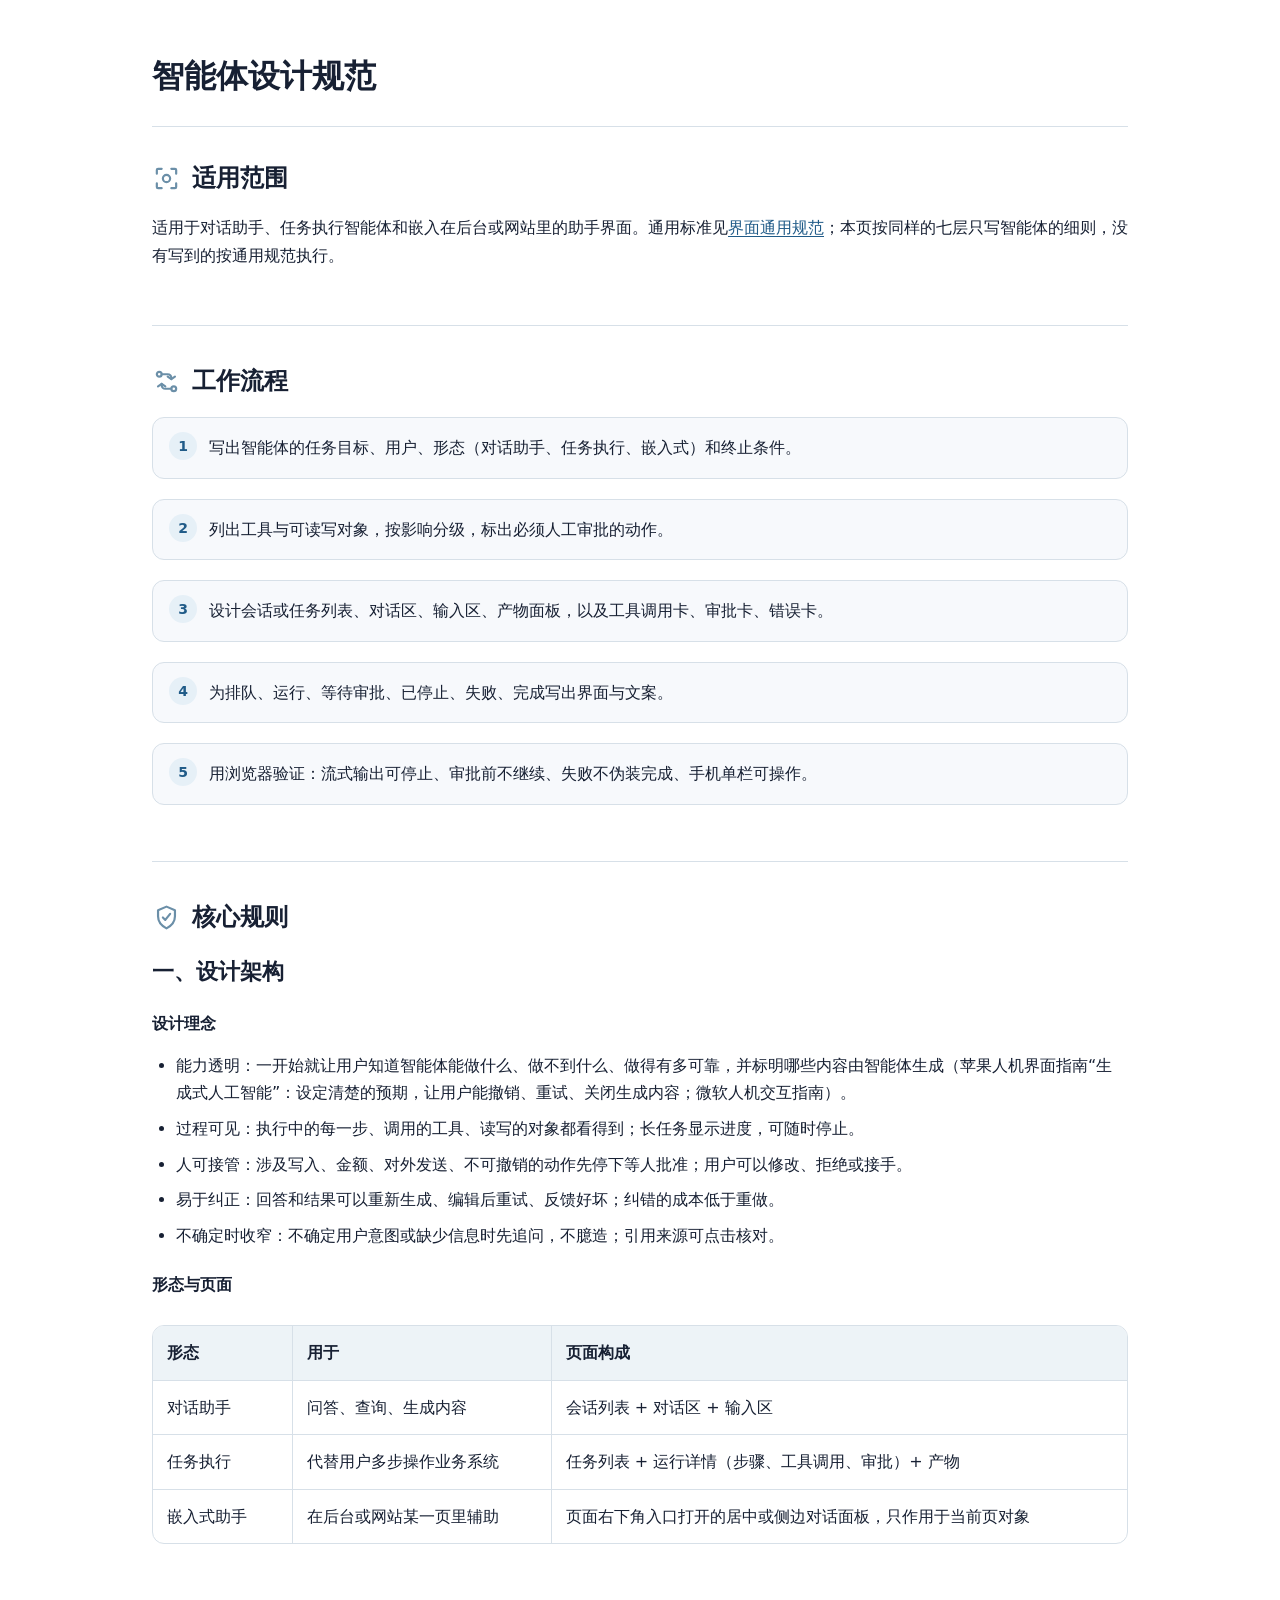
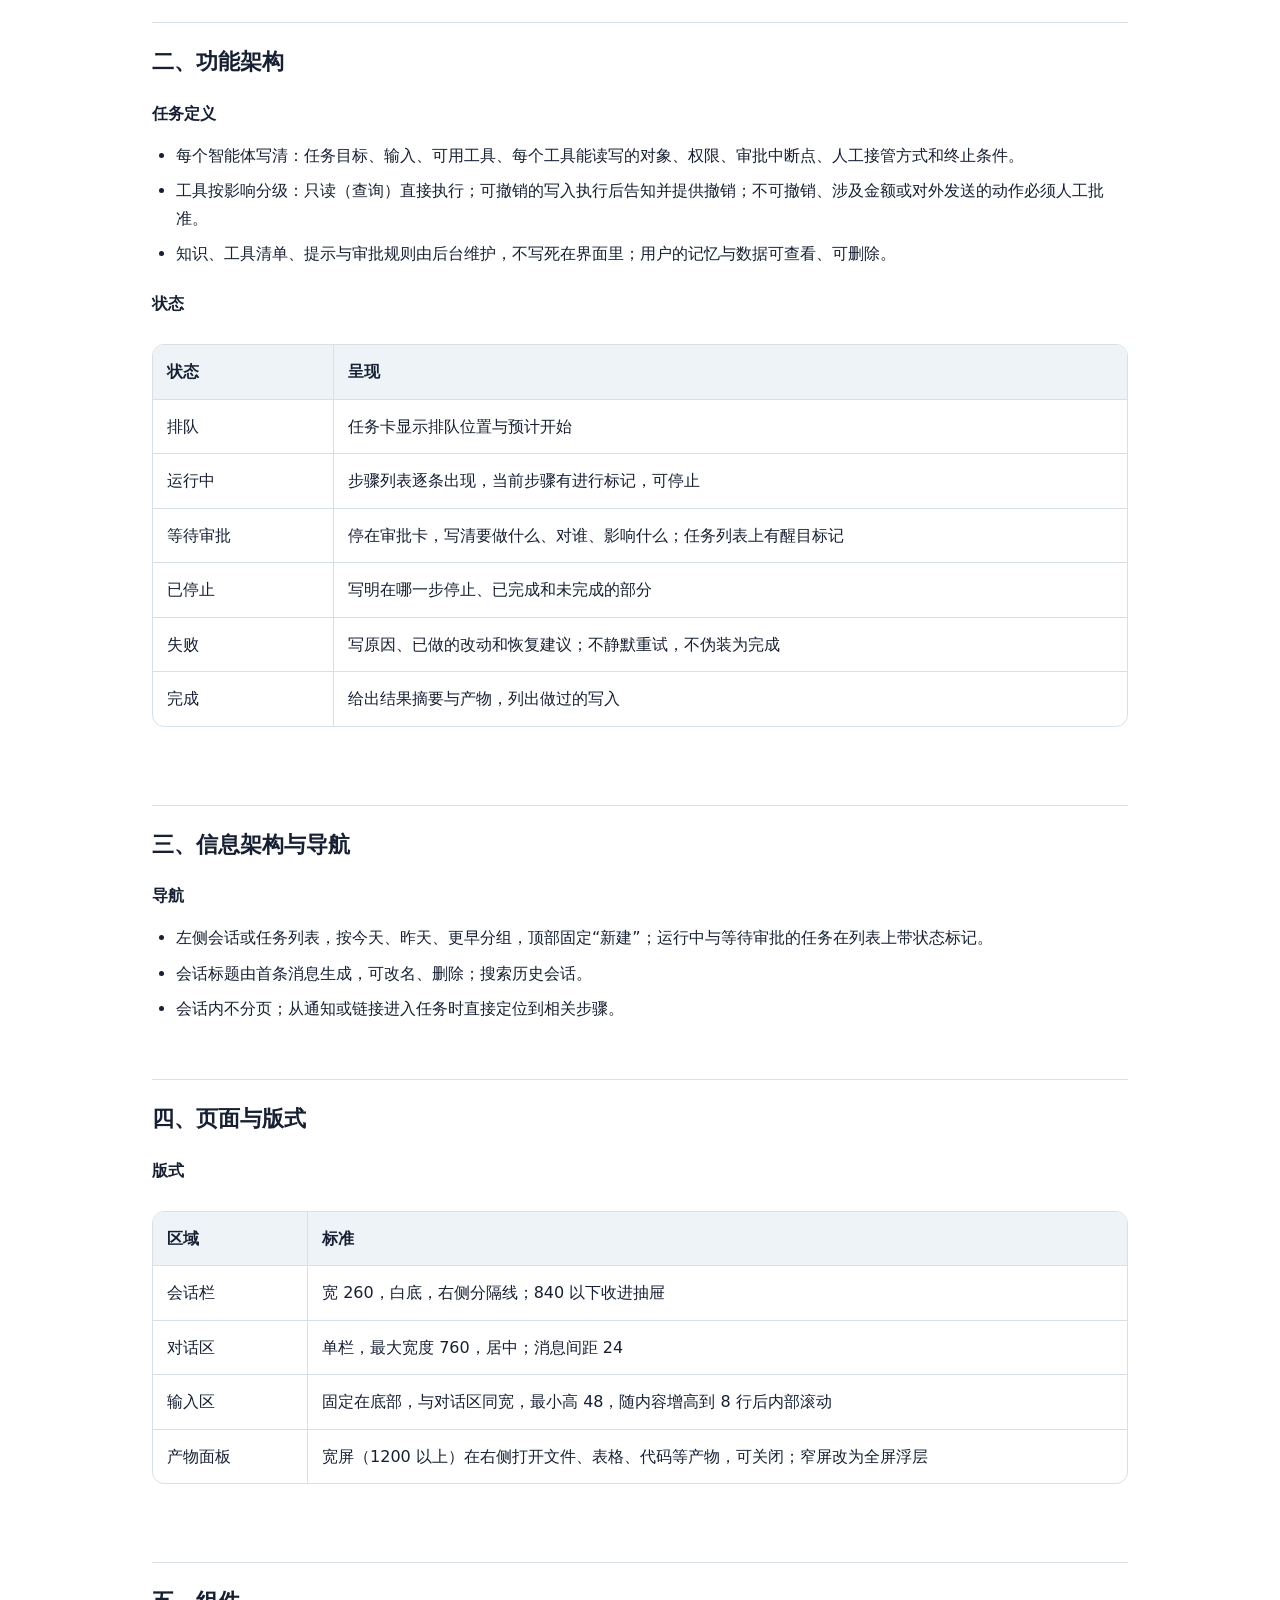
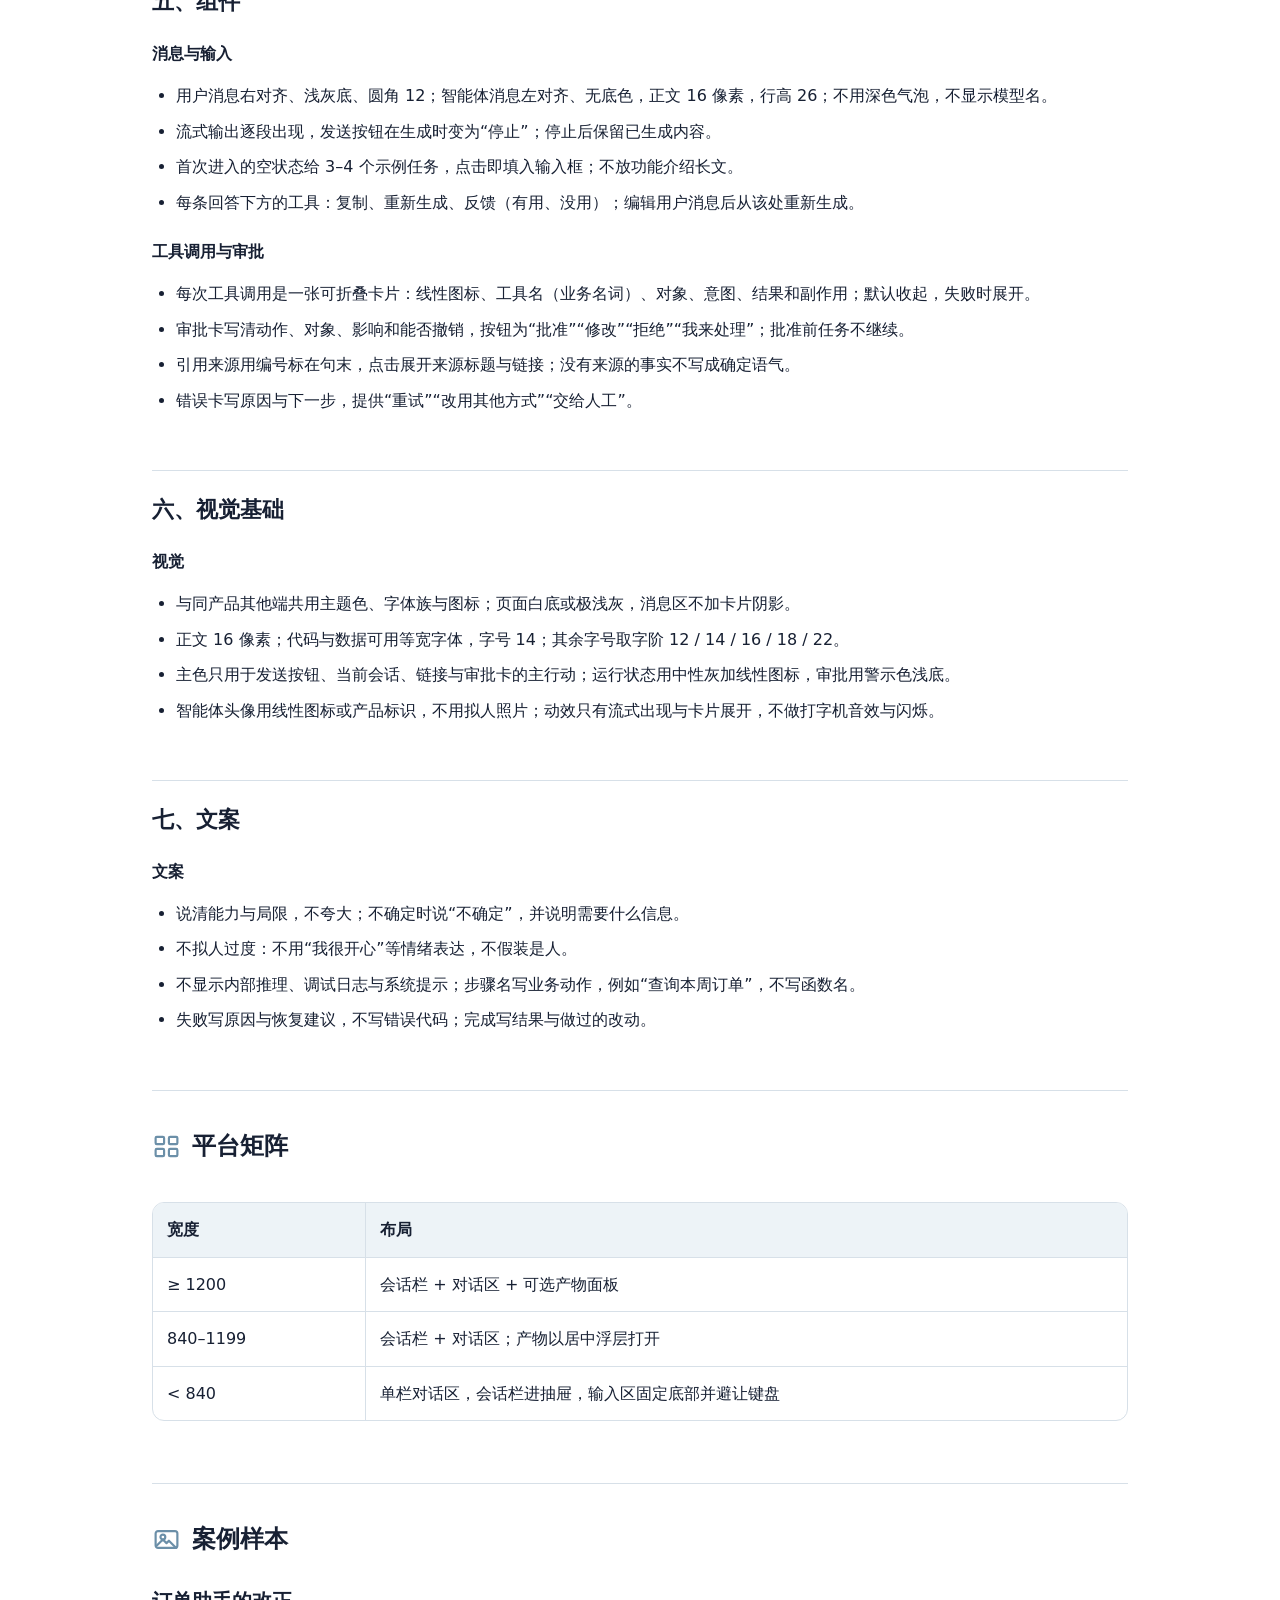
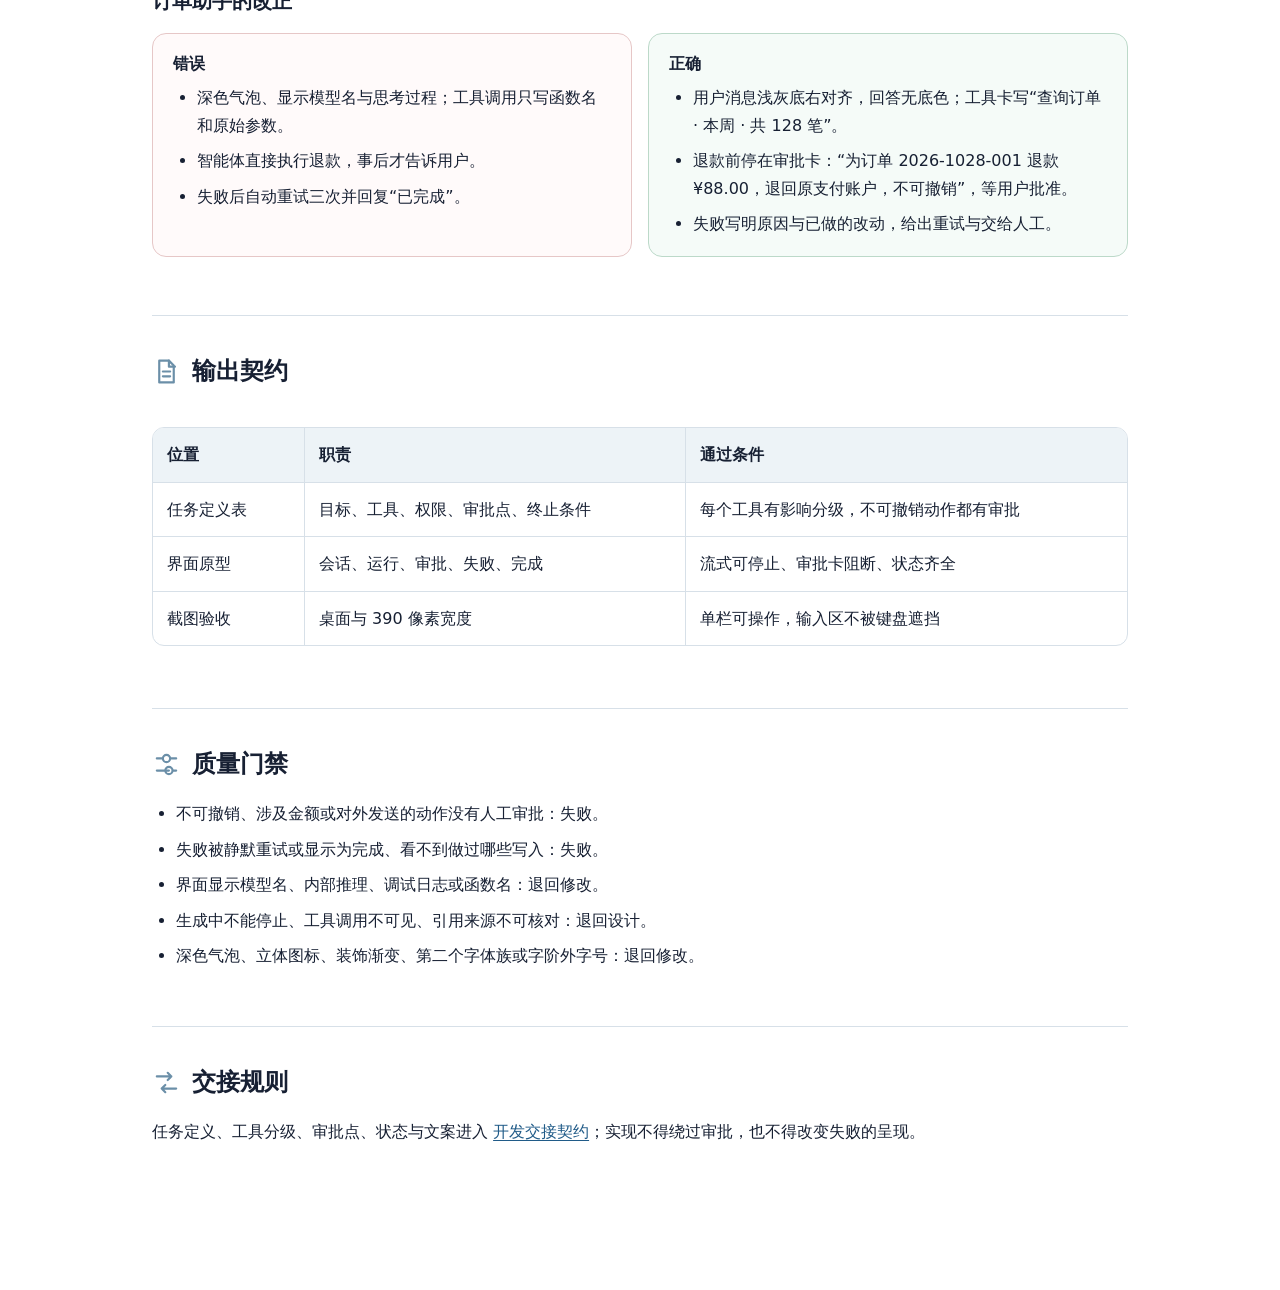
==== references/agent-design.html @ b8c816f3 "Initial public release Clean single-commit history for the public repository. Local runtime data, in" ====
<!doctype html>
<html lang="zh-CN">
<head>
  <meta charset="utf-8">
  <meta name="viewport" content="width=device-width, initial-scale=1">
  <title>智能体设计规范</title>
  <link rel="stylesheet" href="guidelines.css">
</head>
<body>
<main id="main" aria-label="智能体设计规范">
    <h1>智能体设计规范</h1>
<!-- SECTION:scope:START id=scope data-rule-id=agent-scope -->
<section id="scope" data-rule-id="agent-scope" aria-labelledby="scope-heading">
<h2 id="scope-heading" class="section-heading"><svg class="icon-linear section-icon" viewBox="0 0 24 24" fill="none" stroke="currentColor" stroke-width="1.8" stroke-linecap="round" stroke-linejoin="round" aria-hidden="true" focusable="false"><path d="M4 8V5a1 1 0 0 1 1-1h3M16 4h3a1 1 0 0 1 1 1v3M20 16v3a1 1 0 0 1-1 1h-3M8 20H5a1 1 0 0 1-1-1v-3"/><circle cx="12" cy="12" r="3"/></svg><span>适用范围</span></h2>
<p>适用于对话助手、任务执行智能体和嵌入在后台或网站里的助手界面。通用标准见<a href="ui-standards.html">界面通用规范</a>；本页按同样的七层只写智能体的细则，没有写到的按通用规范执行。</p>
</section>
<!-- SECTION:scope:END -->

<!-- SECTION:workflow:START id=workflow data-rule-id=agent-workflow -->
<section id="workflow" data-rule-id="agent-workflow" aria-labelledby="workflow-heading">
<h2 id="workflow-heading" class="section-heading"><svg class="icon-linear section-icon" viewBox="0 0 24 24" fill="none" stroke="currentColor" stroke-width="1.8" stroke-linecap="round" stroke-linejoin="round" aria-hidden="true" focusable="false"><circle cx="6" cy="6" r="2"/><circle cx="18" cy="18" r="2"/><path d="M8 6h5a3 3 0 0 1 3 3v1M16 18h-5a3 3 0 0 1-3-3v-1"/><path d="m13 8 3 2 3-2M11 16l-3-2-3 2"/></svg><span>工作流程</span></h2>
<ol class="steps">
<li>写出智能体的任务目标、用户、形态（对话助手、任务执行、嵌入式）和终止条件。</li>
<li>列出工具与可读写对象，按影响分级，标出必须人工审批的动作。</li>
<li>设计会话或任务列表、对话区、输入区、产物面板，以及工具调用卡、审批卡、错误卡。</li>
<li>为排队、运行、等待审批、已停止、失败、完成写出界面与文案。</li>
<li>用浏览器验证：流式输出可停止、审批前不继续、失败不伪装完成、手机单栏可操作。</li>
</ol>
</section>
<!-- SECTION:workflow:END -->

<!-- SECTION:rules:START id=rules data-rule-id=agent-rules -->
<section id="rules" data-rule-id="agent-rules" aria-labelledby="rules-heading">
<h2 id="rules-heading" class="section-heading"><svg class="icon-linear section-icon" viewBox="0 0 24 24" fill="none" stroke="currentColor" stroke-width="1.8" stroke-linecap="round" stroke-linejoin="round" aria-hidden="true" focusable="false"><path d="M12 3 5 6v5c0 4.5 2.8 7.8 7 10 4.2-2.2 7-5.5 7-10V6l-7-3Z"/><path d="m9 12 2 2 4-5"/></svg><span>核心规则</span></h2>
<h3 class="layer">一、设计架构</h3>
<h4>设计理念</h4>
<ul>
<li>能力透明：一开始就让用户知道智能体能做什么、做不到什么、做得有多可靠，并标明哪些内容由智能体生成（苹果人机界面指南“生成式人工智能”：设定清楚的预期，让用户能撤销、重试、关闭生成内容；微软人机交互指南）。</li>
<li>过程可见：执行中的每一步、调用的工具、读写的对象都看得到；长任务显示进度，可随时停止。</li>
<li>人可接管：涉及写入、金额、对外发送、不可撤销的动作先停下等人批准；用户可以修改、拒绝或接手。</li>
<li>易于纠正：回答和结果可以重新生成、编辑后重试、反馈好坏；纠错的成本低于重做。</li>
<li>不确定时收窄：不确定用户意图或缺少信息时先追问，不臆造；引用来源可点击核对。</li>
</ul>
<h4>形态与页面</h4>
<div class="table-wrap"><table><thead><tr><th>形态</th><th>用于</th><th>页面构成</th></tr></thead><tbody>
<tr><td>对话助手</td><td>问答、查询、生成内容</td><td>会话列表 + 对话区 + 输入区</td></tr>
<tr><td>任务执行</td><td>代替用户多步操作业务系统</td><td>任务列表 + 运行详情（步骤、工具调用、审批）+ 产物</td></tr>
<tr><td>嵌入式助手</td><td>在后台或网站某一页里辅助</td><td>页面右下角入口打开的居中或侧边对话面板，只作用于当前页对象</td></tr>
</tbody></table></div>
<h3 class="layer">二、功能架构</h3>
<h4>任务定义</h4>
<ul>
<li>每个智能体写清：任务目标、输入、可用工具、每个工具能读写的对象、权限、审批中断点、人工接管方式和终止条件。</li>
<li>工具按影响分级：只读（查询）直接执行；可撤销的写入执行后告知并提供撤销；不可撤销、涉及金额或对外发送的动作必须人工批准。</li>
<li>知识、工具清单、提示与审批规则由后台维护，不写死在界面里；用户的记忆与数据可查看、可删除。</li>
</ul>
<h4>状态</h4>
<div class="table-wrap"><table><thead><tr><th>状态</th><th>呈现</th></tr></thead><tbody>
<tr><td>排队</td><td>任务卡显示排队位置与预计开始</td></tr>
<tr><td>运行中</td><td>步骤列表逐条出现，当前步骤有进行标记，可停止</td></tr>
<tr><td>等待审批</td><td>停在审批卡，写清要做什么、对谁、影响什么；任务列表上有醒目标记</td></tr>
<tr><td>已停止</td><td>写明在哪一步停止、已完成和未完成的部分</td></tr>
<tr><td>失败</td><td>写原因、已做的改动和恢复建议；不静默重试，不伪装为完成</td></tr>
<tr><td>完成</td><td>给出结果摘要与产物，列出做过的写入</td></tr>
</tbody></table></div>
<h3 class="layer">三、信息架构与导航</h3>
<h4>导航</h4>
<ul>
<li>左侧会话或任务列表，按今天、昨天、更早分组，顶部固定“新建”；运行中与等待审批的任务在列表上带状态标记。</li>
<li>会话标题由首条消息生成，可改名、删除；搜索历史会话。</li>
<li>会话内不分页；从通知或链接进入任务时直接定位到相关步骤。</li>
</ul>
<h3 class="layer">四、页面与版式</h3>
<h4>版式</h4>
<div class="table-wrap"><table><thead><tr><th>区域</th><th>标准</th></tr></thead><tbody>
<tr><td>会话栏</td><td>宽 260，白底，右侧分隔线；840 以下收进抽屉</td></tr>
<tr><td>对话区</td><td>单栏，最大宽度 760，居中；消息间距 24</td></tr>
<tr><td>输入区</td><td>固定在底部，与对话区同宽，最小高 48，随内容增高到 8 行后内部滚动</td></tr>
<tr><td>产物面板</td><td>宽屏（1200 以上）在右侧打开文件、表格、代码等产物，可关闭；窄屏改为全屏浮层</td></tr>
</tbody></table></div>
<h3 class="layer">五、组件</h3>
<h4>消息与输入</h4>
<ul>
<li>用户消息右对齐、浅灰底、圆角 12；智能体消息左对齐、无底色，正文 16 像素，行高 26；不用深色气泡，不显示模型名。</li>
<li>流式输出逐段出现，发送按钮在生成时变为“停止”；停止后保留已生成内容。</li>
<li>首次进入的空状态给 3–4 个示例任务，点击即填入输入框；不放功能介绍长文。</li>
<li>每条回答下方的工具：复制、重新生成、反馈（有用、没用）；编辑用户消息后从该处重新生成。</li>
</ul>
<h4>工具调用与审批</h4>
<ul>
<li>每次工具调用是一张可折叠卡片：线性图标、工具名（业务名词）、对象、意图、结果和副作用；默认收起，失败时展开。</li>
<li>审批卡写清动作、对象、影响和能否撤销，按钮为“批准”“修改”“拒绝”“我来处理”；批准前任务不继续。</li>
<li>引用来源用编号标在句末，点击展开来源标题与链接；没有来源的事实不写成确定语气。</li>
<li>错误卡写原因与下一步，提供“重试”“改用其他方式”“交给人工”。</li>
</ul>
<h3 class="layer">六、视觉基础</h3>
<h4>视觉</h4>
<ul>
<li>与同产品其他端共用主题色、字体族与图标；页面白底或极浅灰，消息区不加卡片阴影。</li>
<li>正文 16 像素；代码与数据可用等宽字体，字号 14；其余字号取字阶 12 / 14 / 16 / 18 / 22。</li>
<li>主色只用于发送按钮、当前会话、链接与审批卡的主行动；运行状态用中性灰加线性图标，审批用警示色浅底。</li>
<li>智能体头像用线性图标或产品标识，不用拟人照片；动效只有流式出现与卡片展开，不做打字机音效与闪烁。</li>
</ul>
<h3 class="layer">七、文案</h3>
<h4>文案</h4>
<ul>
<li>说清能力与局限，不夸大；不确定时说“不确定”，并说明需要什么信息。</li>
<li>不拟人过度：不用“我很开心”等情绪表达，不假装是人。</li>
<li>不显示内部推理、调试日志与系统提示；步骤名写业务动作，例如“查询本周订单”，不写函数名。</li>
<li>失败写原因与恢复建议，不写错误代码；完成写结果与做过的改动。</li>
</ul>
</section>
<!-- SECTION:rules:END -->

<!-- SECTION:platform-matrix:START id=platform-matrix data-rule-id=agent-platform-matrix -->
<section id="platform-matrix" data-rule-id="agent-platform-matrix" aria-labelledby="platform-matrix-heading">
<h2 id="platform-matrix-heading" class="section-heading"><svg class="icon-linear section-icon" viewBox="0 0 24 24" fill="none" stroke="currentColor" stroke-width="1.8" stroke-linecap="round" stroke-linejoin="round" aria-hidden="true" focusable="false"><rect x="3" y="4" width="7" height="6" rx="1"/><rect x="14" y="4" width="7" height="6" rx="1"/><rect x="3" y="14" width="7" height="6" rx="1"/><rect x="14" y="14" width="7" height="6" rx="1"/></svg><span>平台矩阵</span></h2>
<div class="table-wrap"><table><thead><tr><th>宽度</th><th>布局</th></tr></thead><tbody>
<tr><td>≥ 1200</td><td>会话栏 + 对话区 + 可选产物面板</td></tr>
<tr><td>840–1199</td><td>会话栏 + 对话区；产物以居中浮层打开</td></tr>
<tr><td>< 840</td><td>单栏对话区，会话栏进抽屉，输入区固定底部并避让键盘</td></tr>
</tbody></table></div>
</section>
<!-- SECTION:platform-matrix:END -->

<!-- SECTION:examples:START id=examples data-rule-id=agent-examples -->
<section id="examples" data-rule-id="agent-examples" aria-labelledby="examples-heading">
<h2 id="examples-heading" class="section-heading"><svg class="icon-linear section-icon" viewBox="0 0 24 24" fill="none" stroke="currentColor" stroke-width="1.8" stroke-linecap="round" stroke-linejoin="round" aria-hidden="true" focusable="false"><rect x="3" y="5" width="18" height="14" rx="2"/><circle cx="9" cy="10" r="2"/><path d="m4 17 5-5 3 3 2-2 6 6"/></svg><span>案例样本</span></h2>
<h3>订单助手的改正</h3>
<div class="pair"><div class="wrong"><h4>错误</h4><ul>
<li>深色气泡、显示模型名与思考过程；工具调用只写函数名和原始参数。</li>
<li>智能体直接执行退款，事后才告诉用户。</li>
<li>失败后自动重试三次并回复“已完成”。</li>
</ul></div><div class="right"><h4>正确</h4><ul>
<li>用户消息浅灰底右对齐，回答无底色；工具卡写“查询订单 · 本周 · 共 128 笔”。</li>
<li>退款前停在审批卡：“为订单 2026-1028-001 退款 ¥88.00，退回原支付账户，不可撤销”，等用户批准。</li>
<li>失败写明原因与已做的改动，给出重试与交给人工。</li>
</ul></div></div>
</section>
<!-- SECTION:examples:END -->

<!-- SECTION:output-contract:START id=output-contract data-rule-id=agent-output-contract -->
<section id="output-contract" data-rule-id="agent-output-contract" aria-labelledby="output-contract-heading">
<h2 id="output-contract-heading" class="section-heading"><svg class="icon-linear section-icon" viewBox="0 0 24 24" fill="none" stroke="currentColor" stroke-width="1.8" stroke-linecap="round" stroke-linejoin="round" aria-hidden="true" focusable="false"><path d="M6 3h8l4 4v14H6z"/><path d="M14 3v5h5M9 12h6M9 16h6"/></svg><span>输出契约</span></h2>
<div class="table-wrap"><table><thead><tr><th>位置</th><th>职责</th><th>通过条件</th></tr></thead><tbody>
<tr><td>任务定义表</td><td>目标、工具、权限、审批点、终止条件</td><td>每个工具有影响分级，不可撤销动作都有审批</td></tr>
<tr><td>界面原型</td><td>会话、运行、审批、失败、完成</td><td>流式可停止、审批卡阻断、状态齐全</td></tr>
<tr><td>截图验收</td><td>桌面与 390 像素宽度</td><td>单栏可操作，输入区不被键盘遮挡</td></tr>
</tbody></table></div>
</section>
<!-- SECTION:output-contract:END -->

<!-- SECTION:quality-gates:START id=quality-gates data-rule-id=agent-quality-gates -->
<section id="quality-gates" data-rule-id="agent-quality-gates" aria-labelledby="quality-gates-heading">
<h2 id="quality-gates-heading" class="section-heading"><svg class="icon-linear section-icon" viewBox="0 0 24 24" fill="none" stroke="currentColor" stroke-width="1.8" stroke-linecap="round" stroke-linejoin="round" aria-hidden="true" focusable="false"><path d="M4 7h5M15 7h5M9 7a3 3 0 1 0 6 0 3 3 0 0 0-6 0ZM4 17h10M18 17h2M14 14a3 3 0 1 0 0 6 3 3 0 0 0 0-6Z"/></svg><span>质量门禁</span></h2>
<ul>
<li>不可撤销、涉及金额或对外发送的动作没有人工审批：失败。</li>
<li>失败被静默重试或显示为完成、看不到做过哪些写入：失败。</li>
<li>界面显示模型名、内部推理、调试日志或函数名：退回修改。</li>
<li>生成中不能停止、工具调用不可见、引用来源不可核对：退回设计。</li>
<li>深色气泡、立体图标、装饰渐变、第二个字体族或字阶外字号：退回修改。</li>
</ul>
</section>
<!-- SECTION:quality-gates:END -->

<!-- SECTION:handoff:START id=handoff data-rule-id=agent-handoff -->
<section id="handoff" data-rule-id="agent-handoff" aria-labelledby="handoff-heading">
<h2 id="handoff-heading" class="section-heading"><svg class="icon-linear section-icon" viewBox="0 0 24 24" fill="none" stroke="currentColor" stroke-width="1.8" stroke-linecap="round" stroke-linejoin="round" aria-hidden="true" focusable="false"><path d="M4 7h12M13 4l3 3-3 3M20 17H8M11 14l-3 3 3 3"/></svg><span>交接规则</span></h2>
<p>任务定义、工具分级、审批点、状态与文案进入 <a href="handoff.md">开发交接契约</a>；实现不得绕过审批，也不得改变失败的呈现。</p>
</section>
<!-- SECTION:handoff:END -->

</main>
</body>
</html>
---- references/guidelines.css ----
/* 三条规则页共用的浅色样式。字阶 14 / 16 / 20 / 24 / 32，与视觉设计规范的网页字阶一致。 */
:root {
  color-scheme: light;
  --canvas: #ffffff;
  --surface: #f7f9fc;
  --surface-soft: #edf3f7;
  --ink: #172033;
  --muted: #526071;
  --line: #d7e0e8;
  --accent: #205b88;
  --accent-soft: #e6f0f7;
  --icon: #6b8fa8;
  --warm-soft: #fff3df;
  --success: #246b4e;
  --danger: #9b2c2c;
  --radius: 14px;
}
* { box-sizing: border-box; }
html { background: var(--canvas); scroll-behavior: smooth; }
body {
  margin: 0;
  background: var(--canvas);
  color: var(--ink);
  font: 16px/1.72 "PingFang SC", "Microsoft YaHei", "Noto Sans SC", system-ui, sans-serif;
  text-rendering: optimizeLegibility;
}
a { color: var(--accent); text-underline-offset: 3px; }
a:hover { text-decoration-thickness: 2px; }
.skip-link {
  position: absolute;
  left: 16px;
  top: -60px;
  z-index: 10;
  padding: 10px 14px;
  border: 1px solid var(--accent);
  border-radius: 8px;
  background: var(--canvas);
  color: var(--accent);
  font-size: 14px;
}
.skip-link:focus { top: 16px; }
.layout { display: grid; grid-template-columns: 260px minmax(0, 1fr); width: min(1380px, 100%); margin: 0 auto; }
.sidebar {
  position: sticky;
  top: 0;
  align-self: start;
  height: 100vh;
  overflow: auto;
  padding: 36px 26px;
  border-right: 1px solid var(--line);
  background: linear-gradient(180deg, #f8fafc 0%, #f3f7fa 100%);
}
.sidebar strong { display: block; margin-bottom: 24px; color: var(--ink); font-size: 20px; line-height: 1.35; }
.toc { display: grid; gap: 5px; margin: 0; padding: 0; list-style: none; }
.toc a {
  display: flex;
  align-items: center;
  gap: 10px;
  padding: 9px 11px;
  border: 1px solid transparent;
  border-radius: 9px;
  color: var(--ink);
  text-decoration: none;
  font-size: 14px;
}
.toc a:hover, .toc a:focus-visible { border-color: #c5d9e8; background: var(--accent-soft); color: var(--accent); }
main { width: min(1040px, 100%); min-width: 0; margin: 0 auto; padding: 56px 32px 88px; }
h1 {
  margin: 0;
  padding: 0 0 30px;
  border-bottom: 1px solid var(--line);
  font-size: 32px;
  line-height: 1.25;
}

.icon-linear {
  display: inline-block;
  flex: 0 0 auto;
  width: 1.15em;
  height: 1.15em;
  color: var(--icon);
  fill: none;
  stroke: currentColor;
  stroke-width: 1.8;
  stroke-linecap: round;
  stroke-linejoin: round;
  vertical-align: middle;
}
.toc .nav-icon { width: 19px; height: 19px; }
h2 .section-icon { width: 29px; height: 29px; }
.card .icon-linear { width: 20px; height: 20px; }
.source-head .icon-linear { width: 19px; height: 19px; }

h2 {
  display: flex;
  align-items: center;
  gap: 11px;
  margin: 0 0 20px;
  font-size: 24px;
  line-height: 1.3;
}
h3 { margin: 32px 0 12px; font-size: 20px; line-height: 1.4; }
h4 { margin: 24px 0 8px; font-size: 16px; line-height: 1.5; font-weight: 700; }
h5 { margin: 20px 0 6px; font-size: 15px; line-height: 1.5; font-weight: 700; color: var(--muted, #44515c); }
/* 分层规范：每一层一个三级标题，层与层之间有分隔 */
h3.layer { margin: 56px 0 16px; padding-top: 24px; border-top: 1px solid var(--line); font-size: 22px; }
h3.layer:first-of-type { margin-top: 24px; padding-top: 0; border-top: 0; }
h4.surface { margin-top: 32px; padding: 8px 12px; border-left: 3px solid var(--accent); background: var(--accent-soft); }
p { max-width: none; }
section { padding: 40px 0; border-bottom: 1px solid var(--line); scroll-margin-top: 22px; }
h1 + section { padding-top: 36px; }
section:last-of-type { border-bottom: 0; }
.callout { margin: 20px 0; padding: 17px 19px; border: 1px solid #c9dce8; border-left: 4px solid var(--accent); border-radius: 0 12px 12px 0; background: var(--accent-soft); }
.callout.warning { border-color: #ead6b5; border-left-color: #b06a12; background: var(--warm-soft); }
.callout.danger { border-color: #e6c7c7; border-left-color: var(--danger); background: #fff4f4; }
ul, ol { padding-left: 24px; }
li + li { margin-top: 8px; }
table { width: 100%; margin: 20px 0; border-collapse: separate; border-spacing: 0; overflow: hidden; border: 1px solid var(--line); border-radius: 12px; background: var(--canvas); font-size: 16px; }
th, td { padding: 13px 14px; border-right: 1px solid var(--line); border-bottom: 1px solid var(--line); text-align: left; vertical-align: top; }
th:last-child, td:last-child { border-right: 0; }
tr:last-child td { border-bottom: 0; }
th { color: var(--ink); background: var(--surface-soft); font-weight: 700; }
.table-wrap { overflow-x: auto; padding-bottom: 2px; }
.cards { display: grid; grid-template-columns: repeat(2, minmax(0, 1fr)); gap: 16px; margin-top: 18px; }
.card, .source-card { border: 1px solid var(--line); border-radius: var(--radius); background: var(--surface); }
.card { padding: 19px; }
.card h3, .card h4 { margin-top: 0; }
.source-group { margin-top: 32px; }
.source-card { display: grid; gap: 9px; padding: 19px; transition: border-color .16s ease, box-shadow .16s ease; }
.source-card:hover { border-color: #9fc1da; box-shadow: 0 8px 24px #18324a12; }
.source-card:target { outline: 3px solid #9cc5e4; outline-offset: 3px; }
.source-head { display: flex; align-items: flex-start; justify-content: space-between; gap: 12px; }
.source-head h3 { margin: 0; font-size: 20px; }
.source-head h4 { margin: 0; font-size: 16px; }
.status { flex: 0 0 auto; padding: 4px 9px; border: 1px solid #bcd9c9; border-radius: 999px; background: #e8f5ee; color: var(--success); font-size: 14px; font-weight: 700; }
.source-meta { color: var(--muted); font-size: 14px; overflow-wrap: anywhere; }
.source-card p { margin: 0; }
code, pre { font-family: "Cascadia Mono", "Consolas", monospace; }
code { padding: 2px 5px; border-radius: 5px; background: var(--surface-soft); font-size: 14px; }
pre { overflow: auto; padding: 16px; border: 1px solid var(--line); border-radius: 10px; background: var(--surface); font-size: 14px; white-space: pre-wrap; }
.steps { counter-reset: step; display: grid; gap: 12px; padding: 0; list-style: none; }
.steps li { position: relative; padding: 16px 16px 16px 56px; border: 1px solid var(--line); border-radius: 12px; background: var(--surface); counter-increment: step; }
.steps li::before { content: counter(step); position: absolute; left: 16px; top: 14px; width: 28px; height: 28px; display: grid; place-items: center; border-radius: 50%; background: var(--accent-soft); color: var(--accent); font-size: 14px; font-weight: 700; }
@media (max-width: 900px) {
  .layout { display: block; }
  .sidebar { position: static; height: auto; border-right: 0; border-bottom: 1px solid var(--line); }
  .toc { grid-template-columns: repeat(2, minmax(0, 1fr)); }
  main { padding: 40px 16px 72px; }
  .cards { grid-template-columns: 1fr; }
}
@media (max-width: 560px) {
  .toc { grid-template-columns: 1fr; }
  section { padding: 36px 0; }
}
@media print {
  .sidebar, .skip-link { display: none; }
  .layout { display: block; }
  main { padding: 0; }
  a { color: inherit; }
  section { break-inside: avoid-page; }
}

/* 正误对照与数值表 */
.pair { display: grid; grid-template-columns: repeat(2, minmax(0, 1fr)); gap: 16px; margin: 18px 0; }
.pair > div { padding: 18px 20px; border: 1px solid var(--line); border-radius: var(--radius); background: var(--surface); }
.pair > .wrong { border-color: #e6c7c7; background: #fffafa; }
.pair > .right { border-color: #bcd9c9; background: #f5fbf8; }
.pair h4 { margin-top: 0; }
.pair ul, .pair ol { margin: 0; }
table.num td:not(:first-child), table.num th:not(:first-child) { font-variant-numeric: tabular-nums; }
@media (max-width: 900px) { .pair { grid-template-columns: 1fr; } }
th:first-child, td:first-child { min-width: 7.5em; }
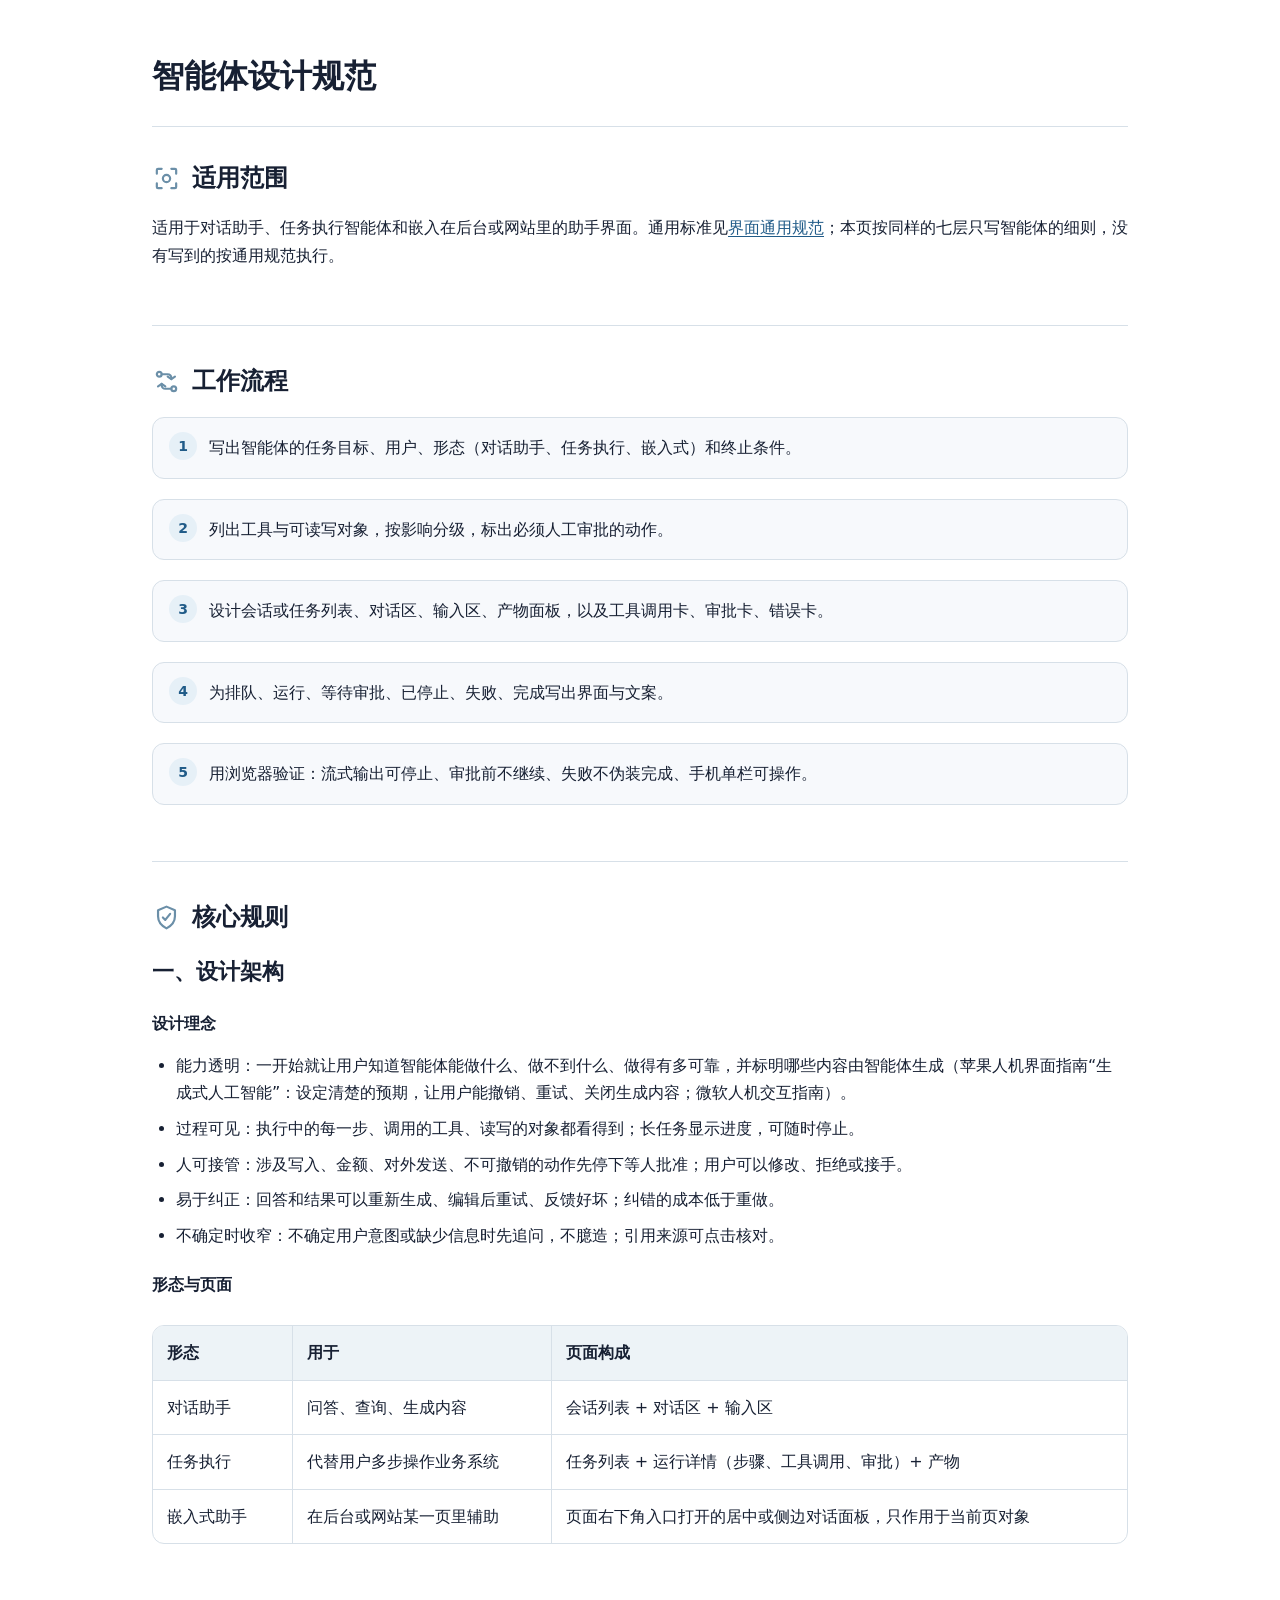
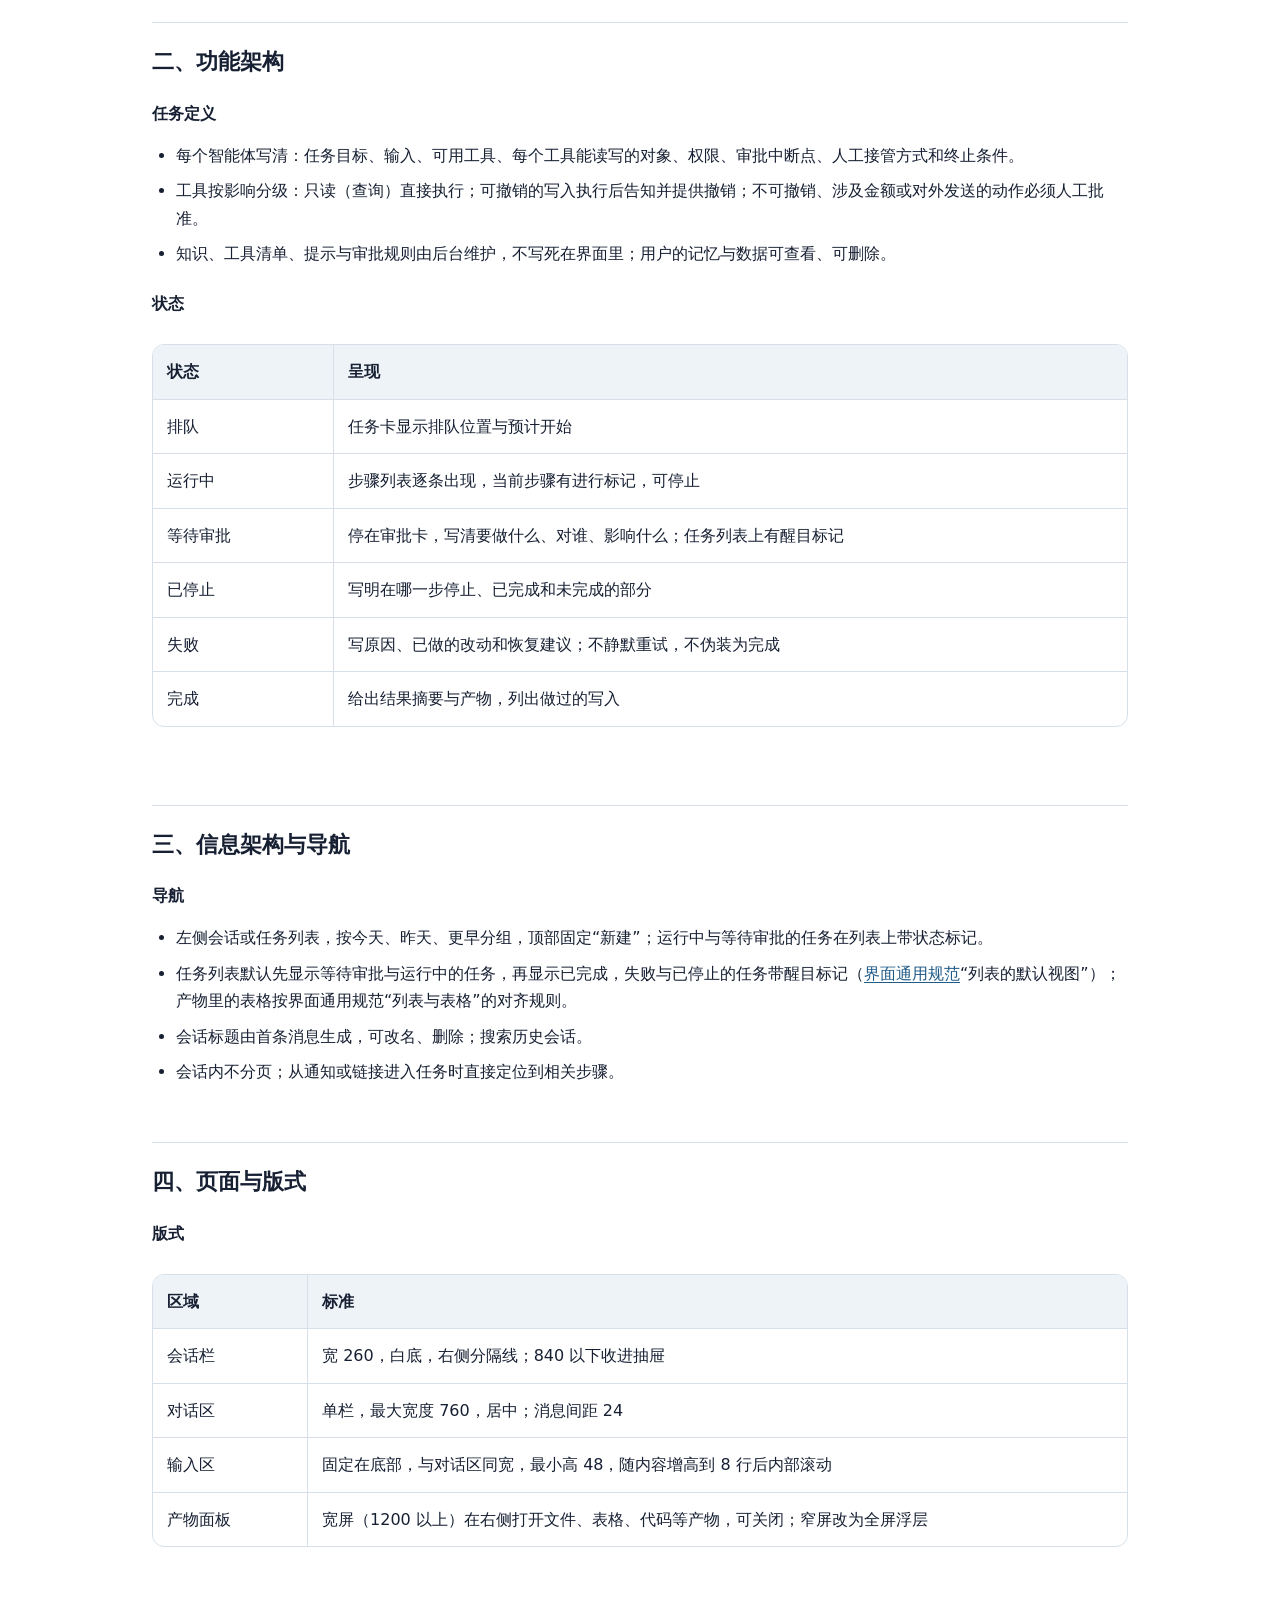
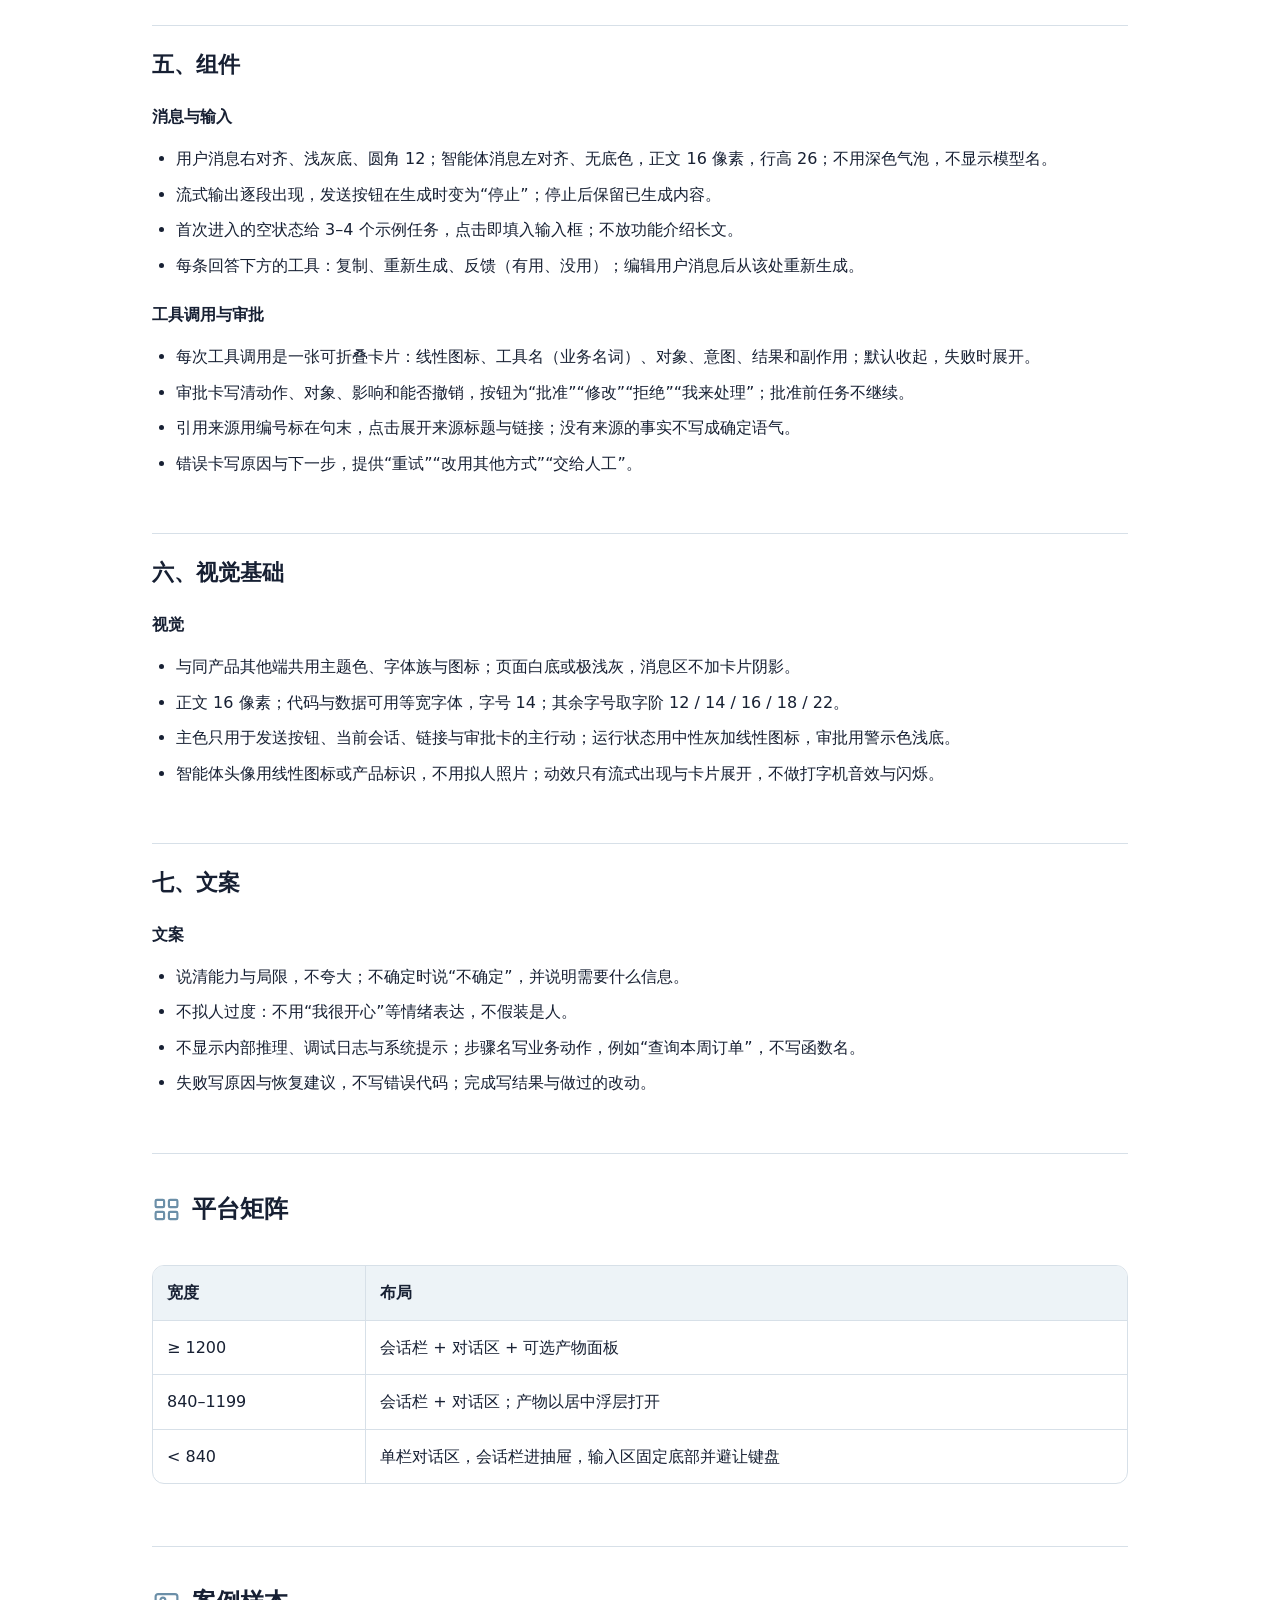
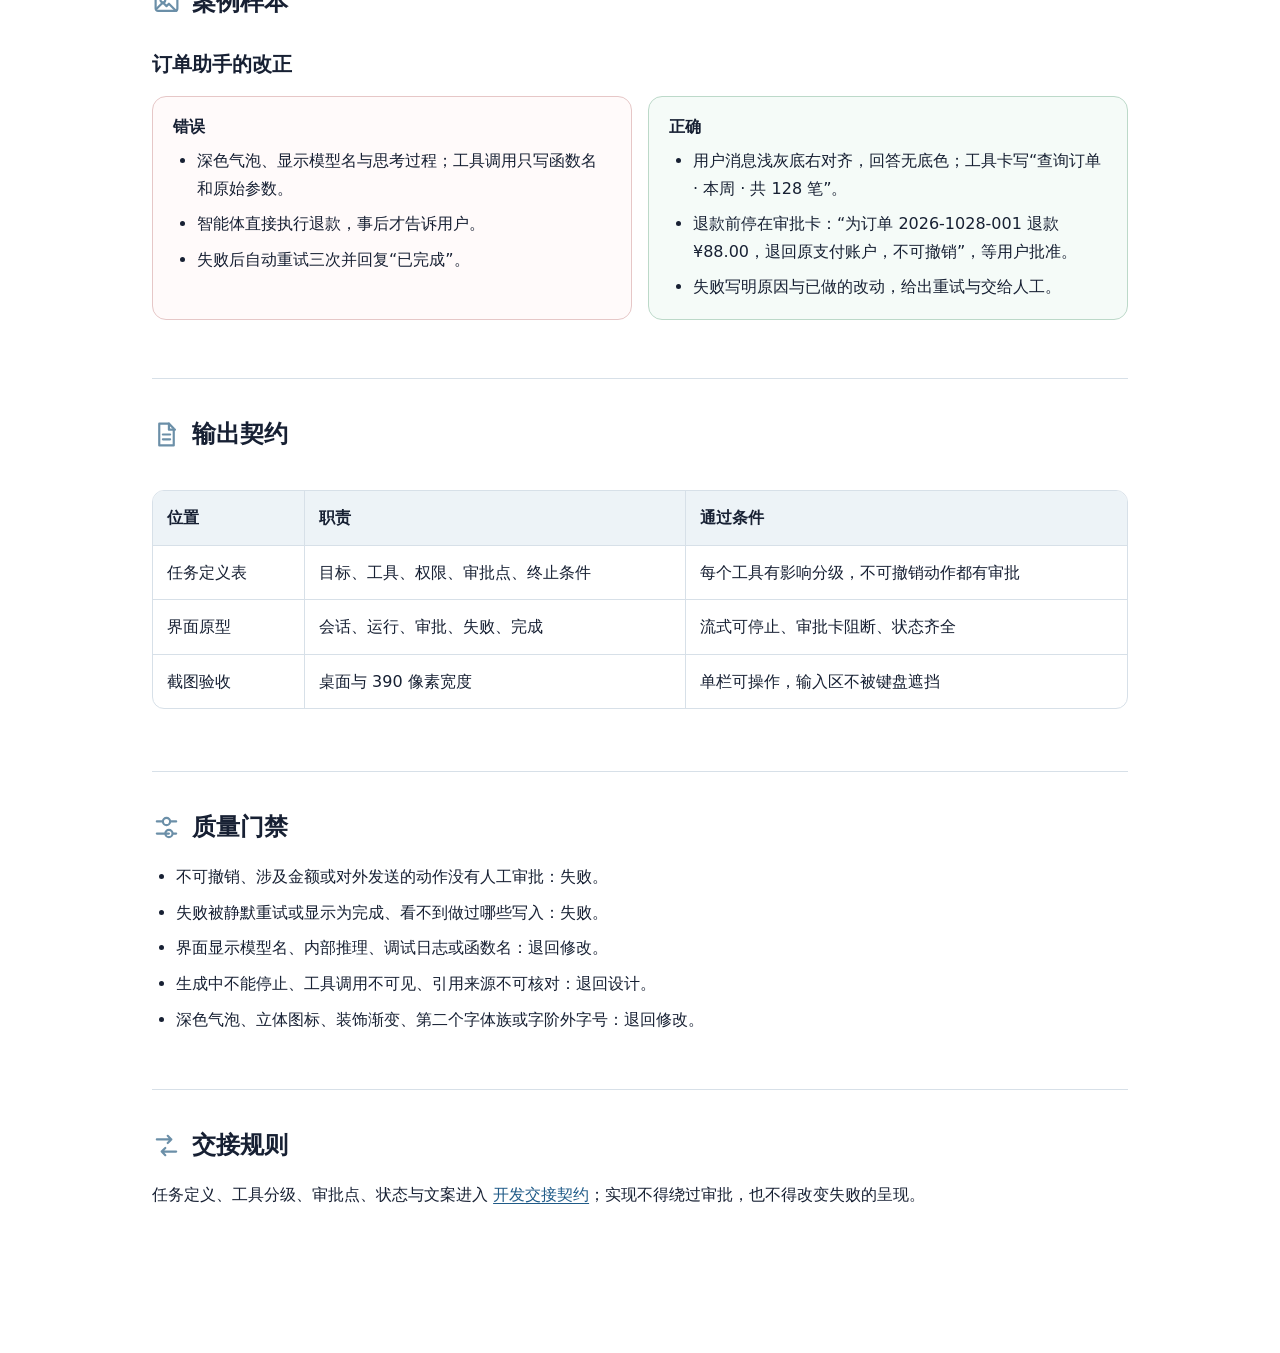
==== commit 9d67c25b: "Admin detail rules, learn-after-every-call, README - ui-standards/admin-design: default list views s" ====
--- a/references/agent-design.html
+++ b/references/agent-design.html
@@ -67,6 +67,7 @@
 <h4>导航</h4>
 <ul>
 <li>左侧会话或任务列表，按今天、昨天、更早分组，顶部固定“新建”；运行中与等待审批的任务在列表上带状态标记。</li>
+<li>任务列表默认先显示等待审批与运行中的任务，再显示已完成，失败与已停止的任务带醒目标记（<a href="ui-standards.html">界面通用规范</a>“列表的默认视图”）；产物里的表格按界面通用规范“列表与表格”的对齐规则。</li>
 <li>会话标题由首条消息生成，可改名、删除；搜索历史会话。</li>
 <li>会话内不分页；从通知或链接进入任务时直接定位到相关步骤。</li>
 </ul>
--- a/references/guidelines.css
+++ b/references/guidelines.css
@@ -135,8 +135,9 @@
 .status { flex: 0 0 auto; padding: 4px 9px; border: 1px solid #bcd9c9; border-radius: 999px; background: #e8f5ee; color: var(--success); font-size: 14px; font-weight: 700; }
 .source-meta { color: var(--muted); font-size: 14px; overflow-wrap: anywhere; }
 .source-card p { margin: 0; }
-code, pre { font-family: "Cascadia Mono", "Consolas", monospace; }
+code, pre, kbd { font-family: "Cascadia Mono", "Consolas", monospace; }
 code { padding: 2px 5px; border-radius: 5px; background: var(--surface-soft); font-size: 14px; }
+kbd { padding: 1px 6px; border: 1px solid var(--line, #d9dde3); border-radius: 5px; background: #fff; font-size: 14px; }
 pre { overflow: auto; padding: 16px; border: 1px solid var(--line); border-radius: 10px; background: var(--surface); font-size: 14px; white-space: pre-wrap; }
 .steps { counter-reset: step; display: grid; gap: 12px; padding: 0; list-style: none; }
 .steps li { position: relative; padding: 16px 16px 16px 56px; border: 1px solid var(--line); border-radius: 12px; background: var(--surface); counter-increment: step; }
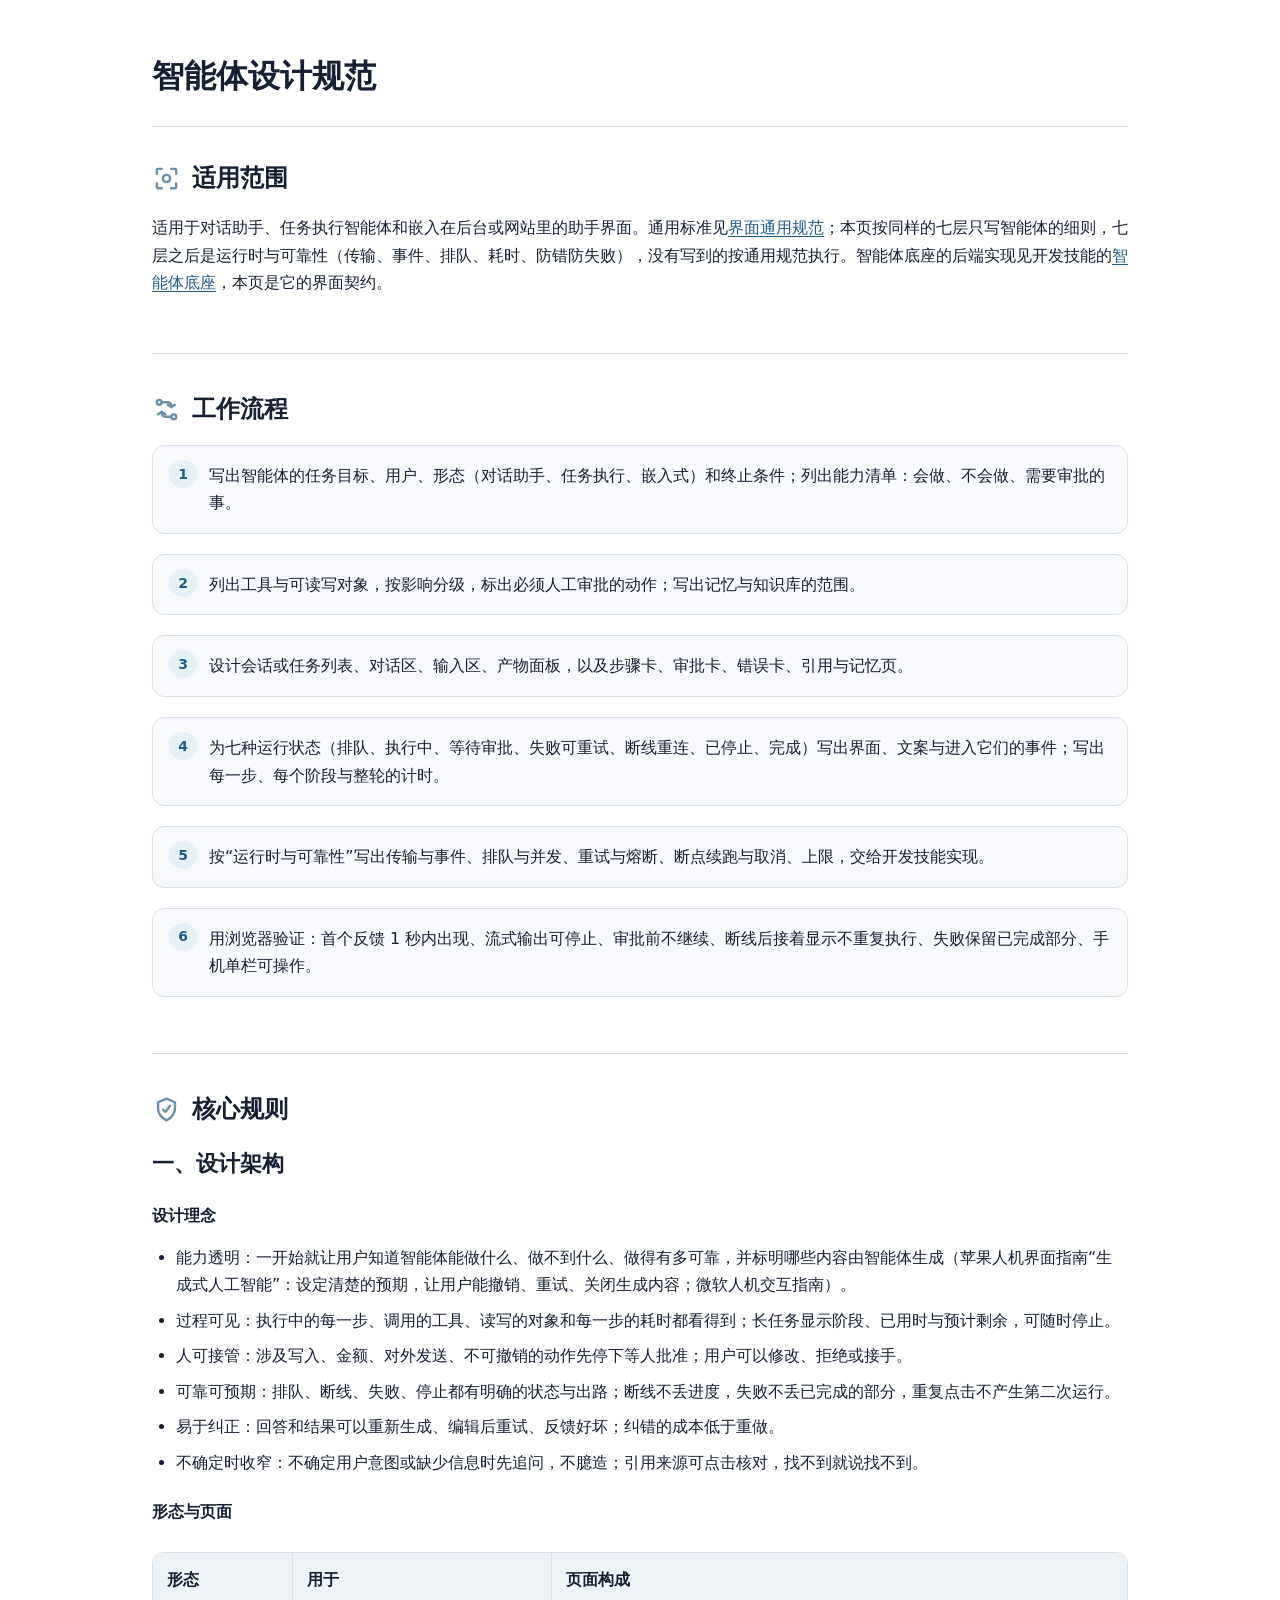
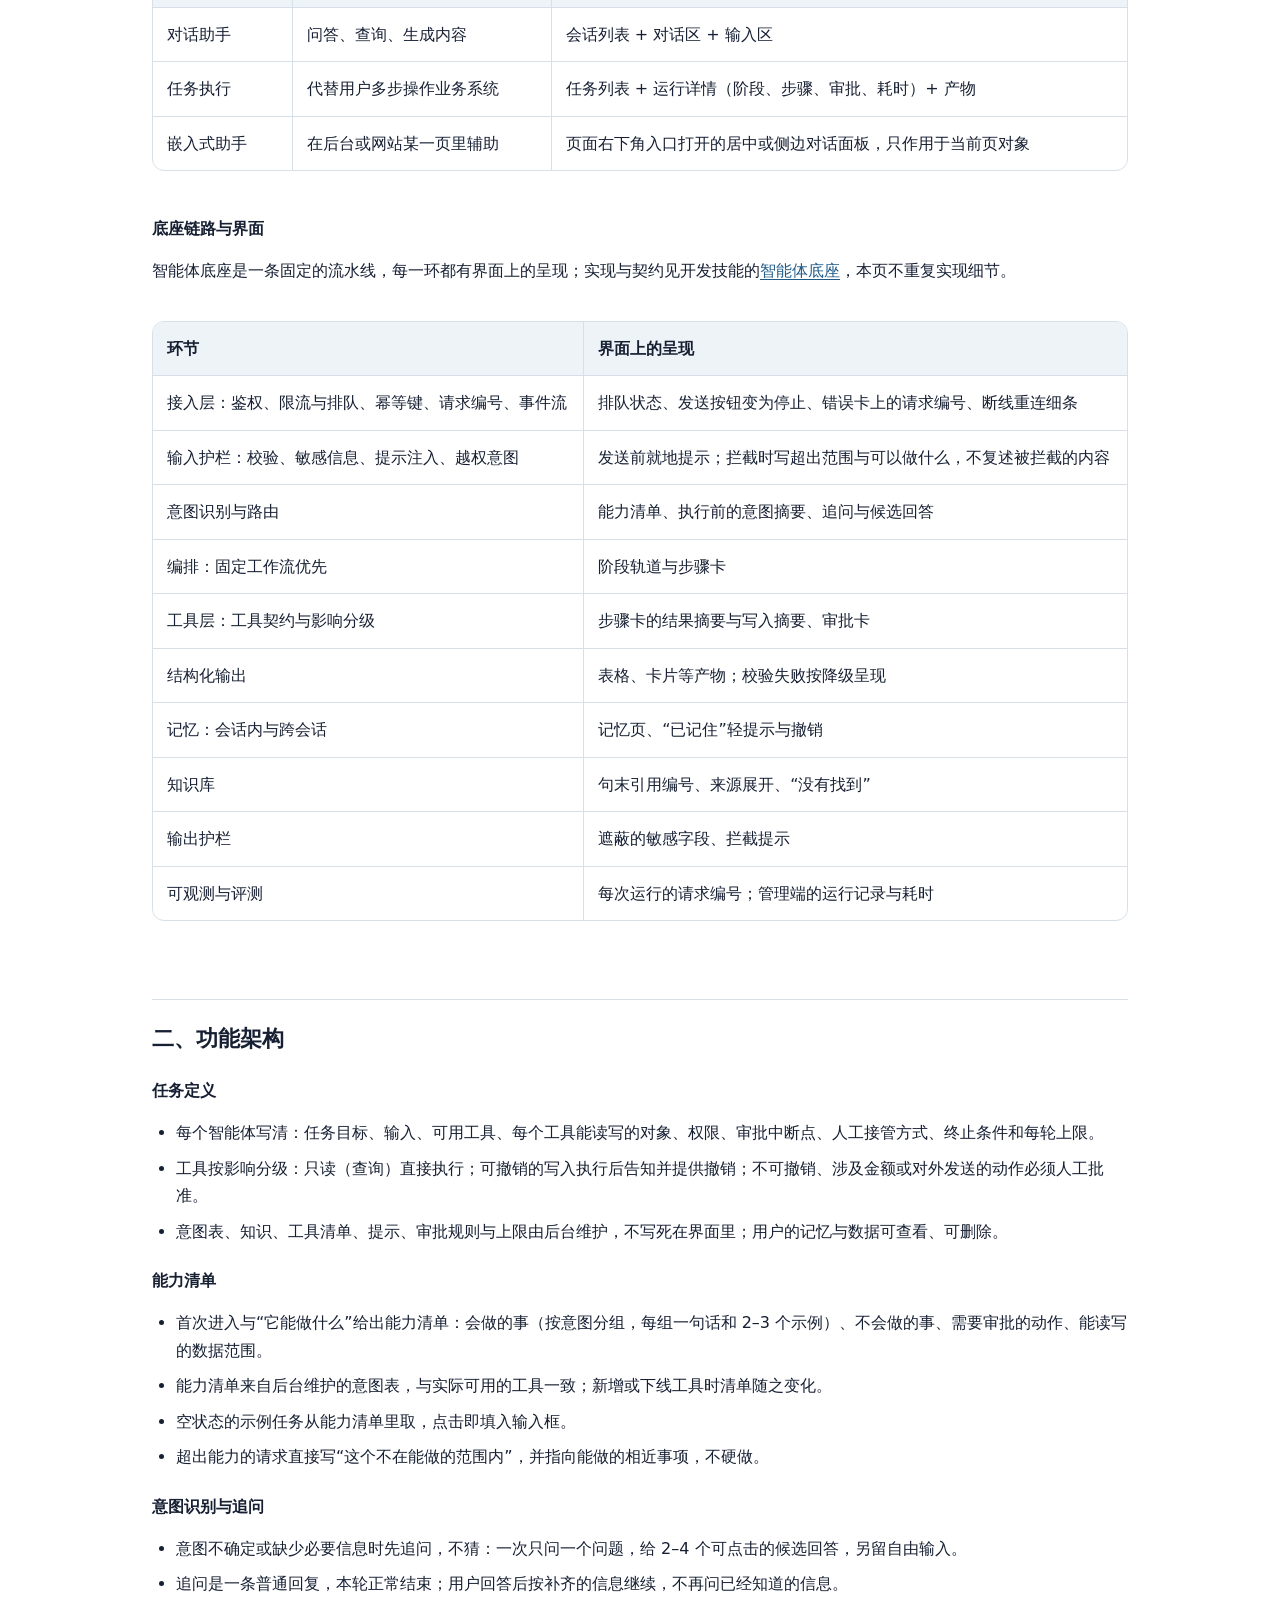
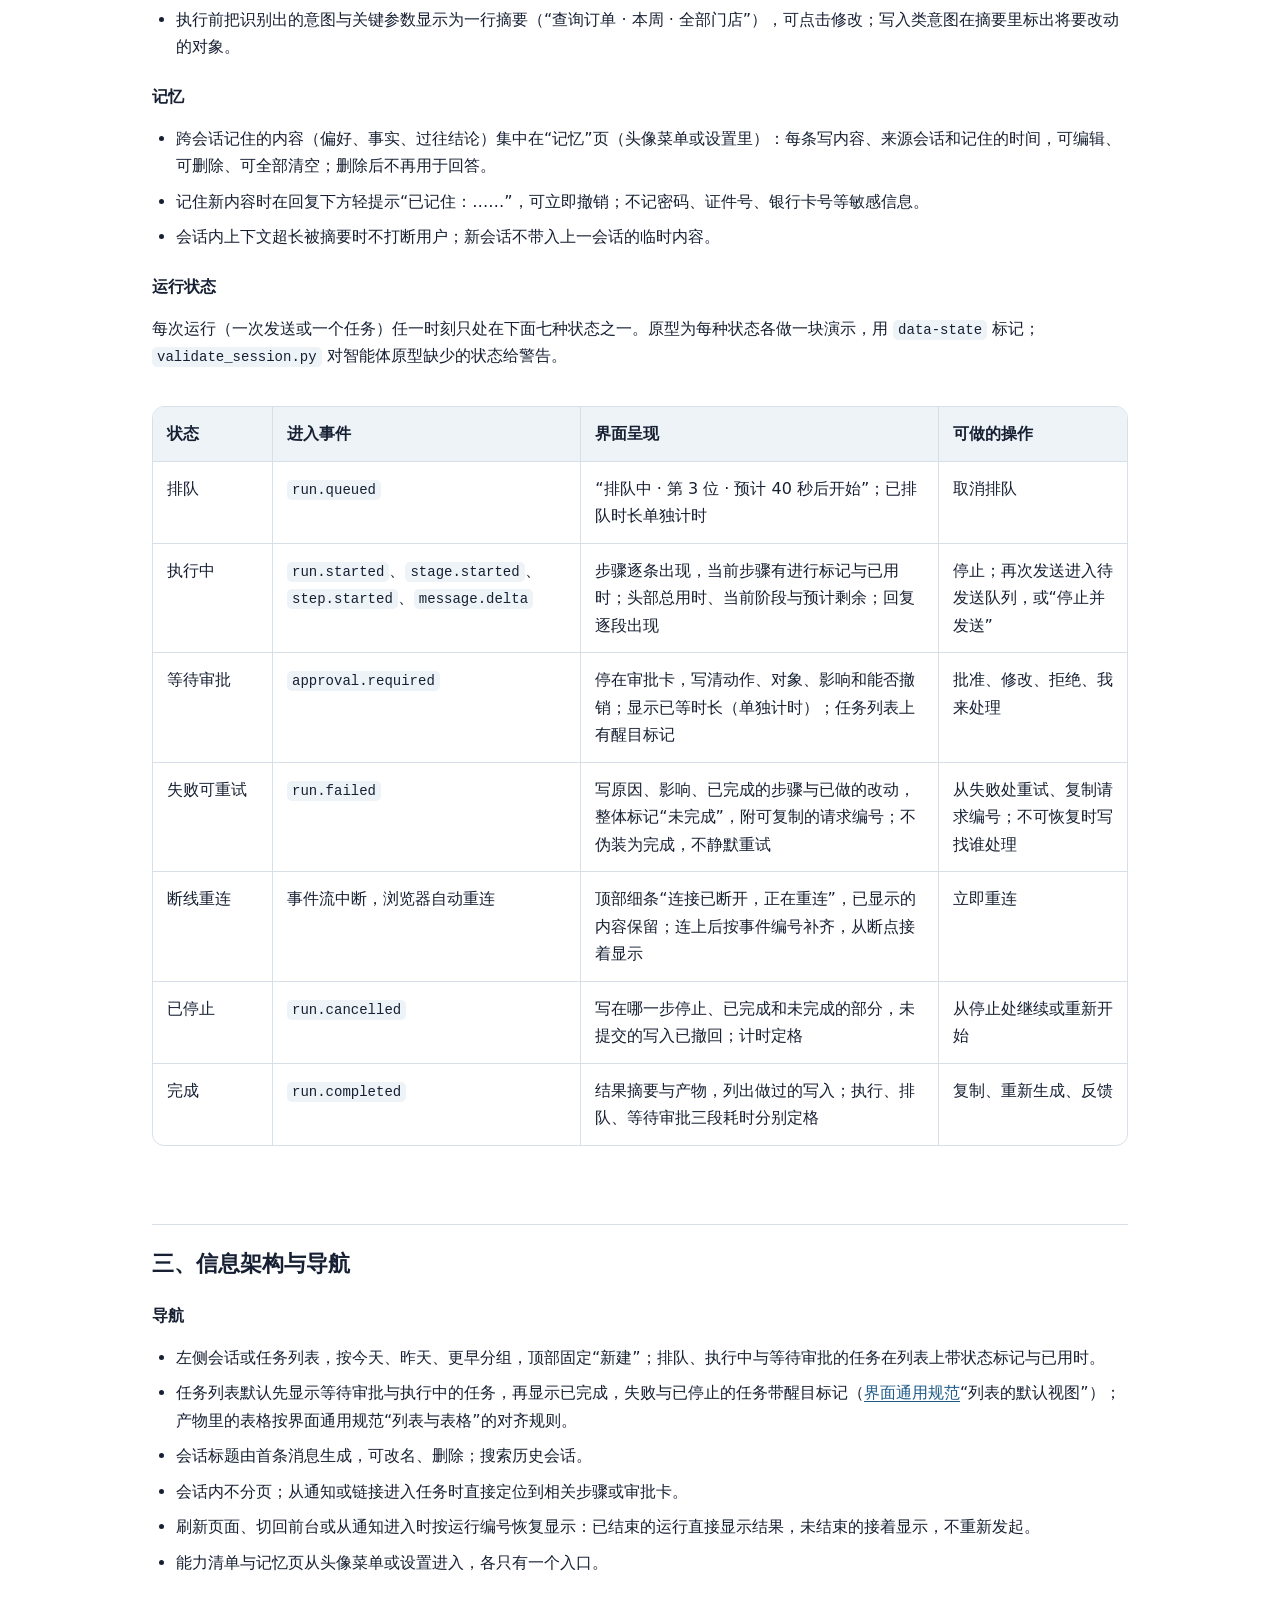
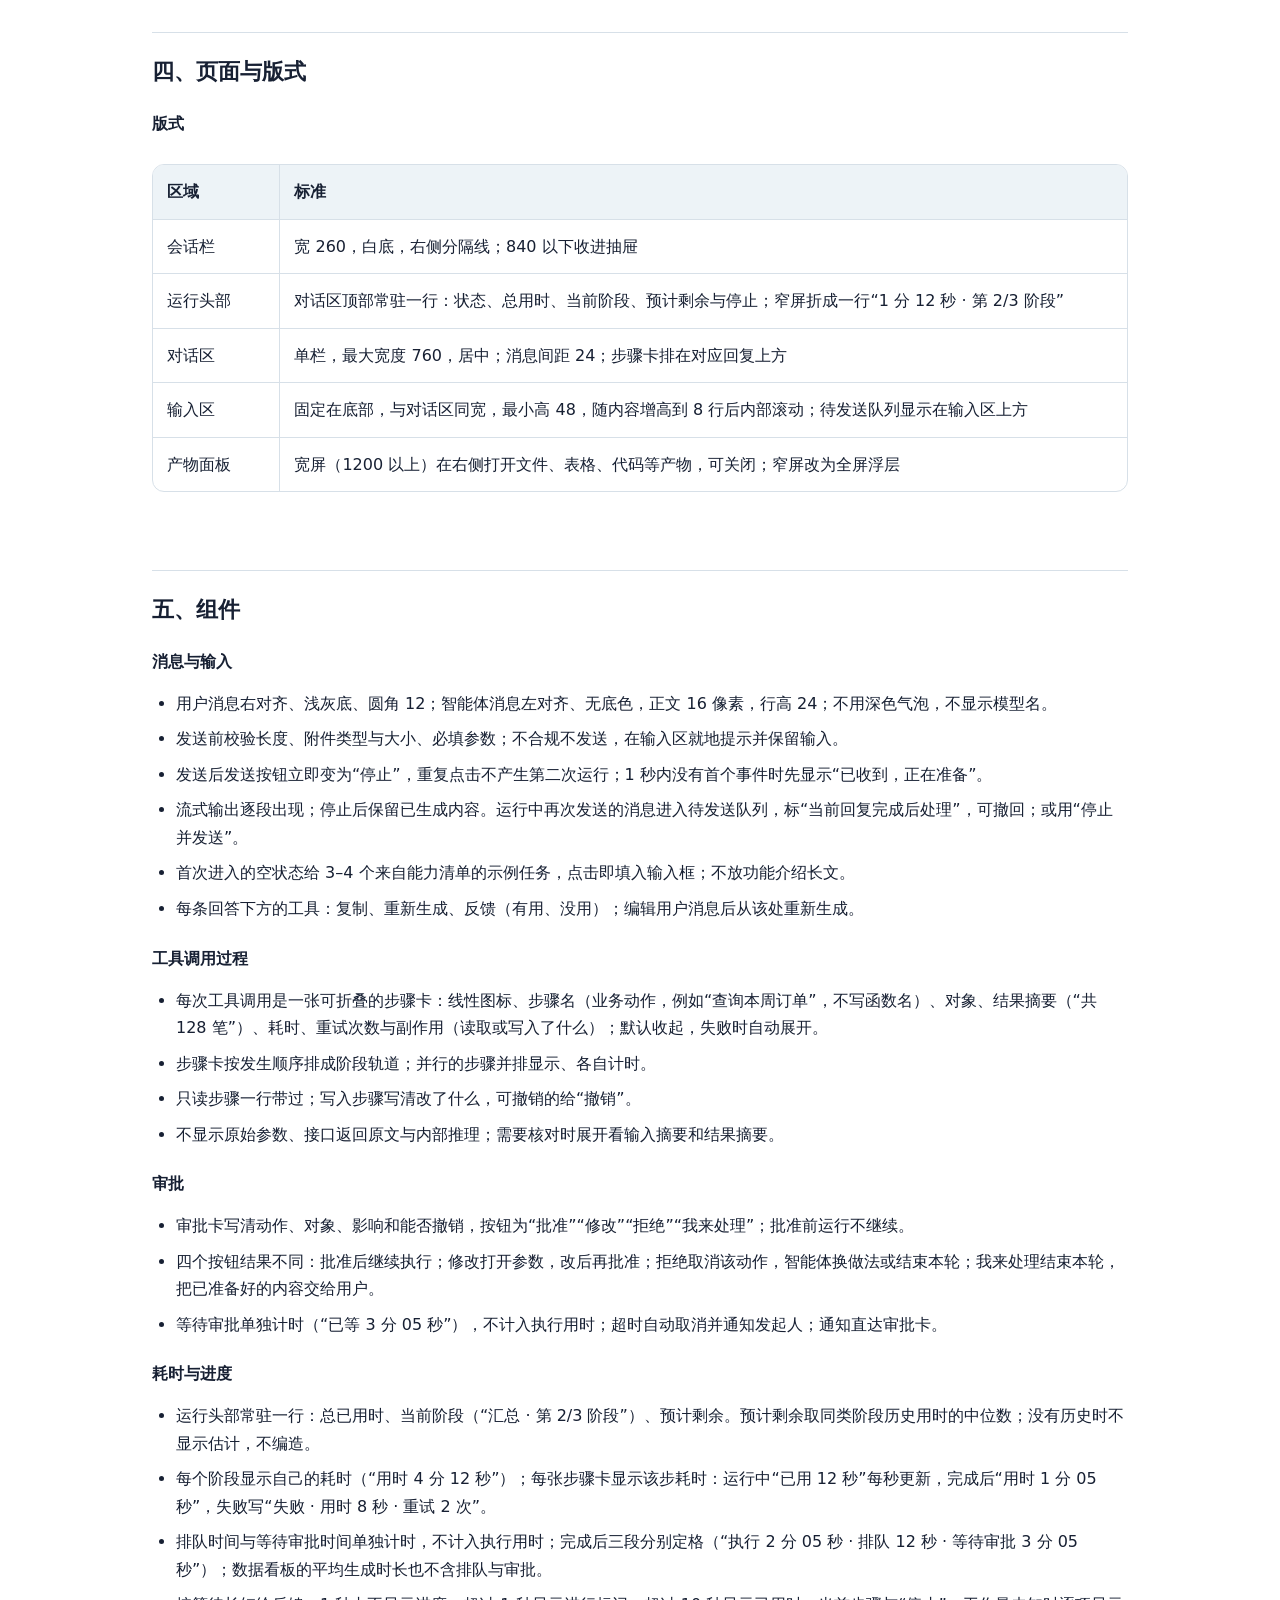
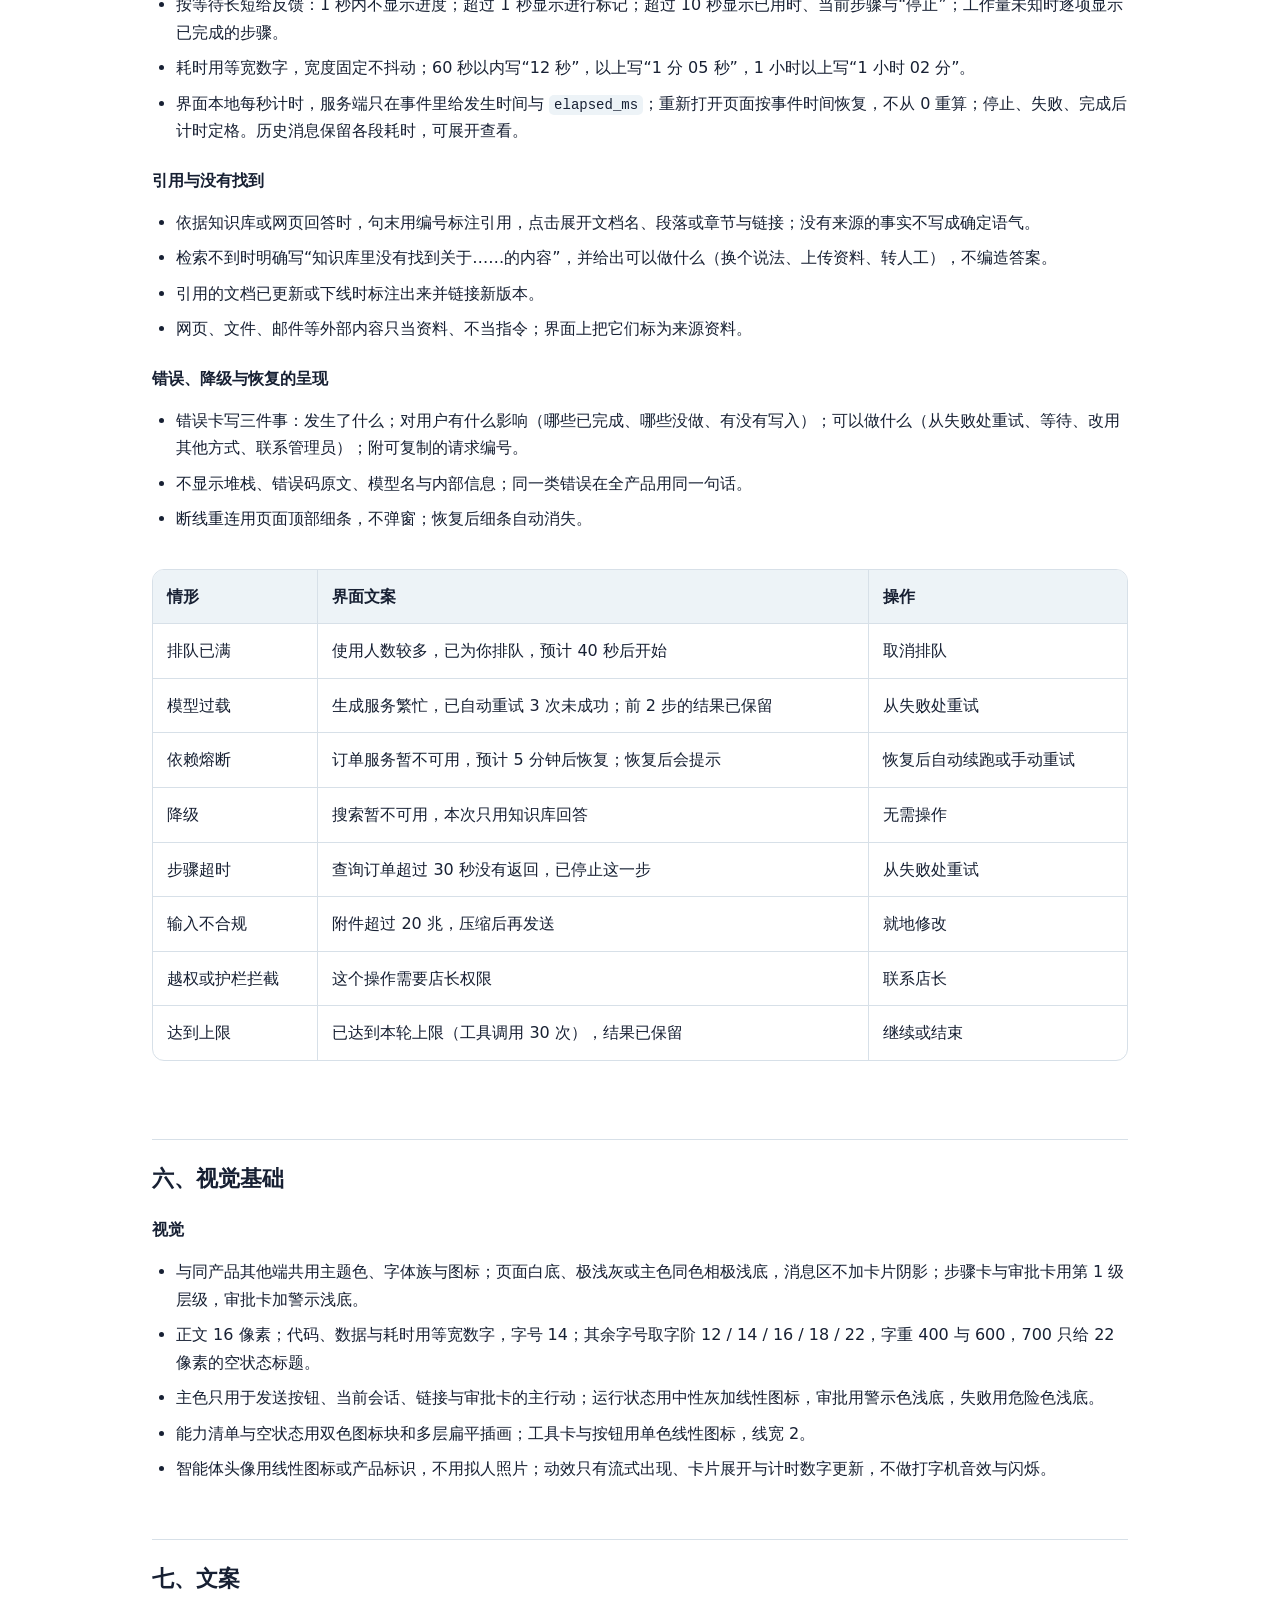
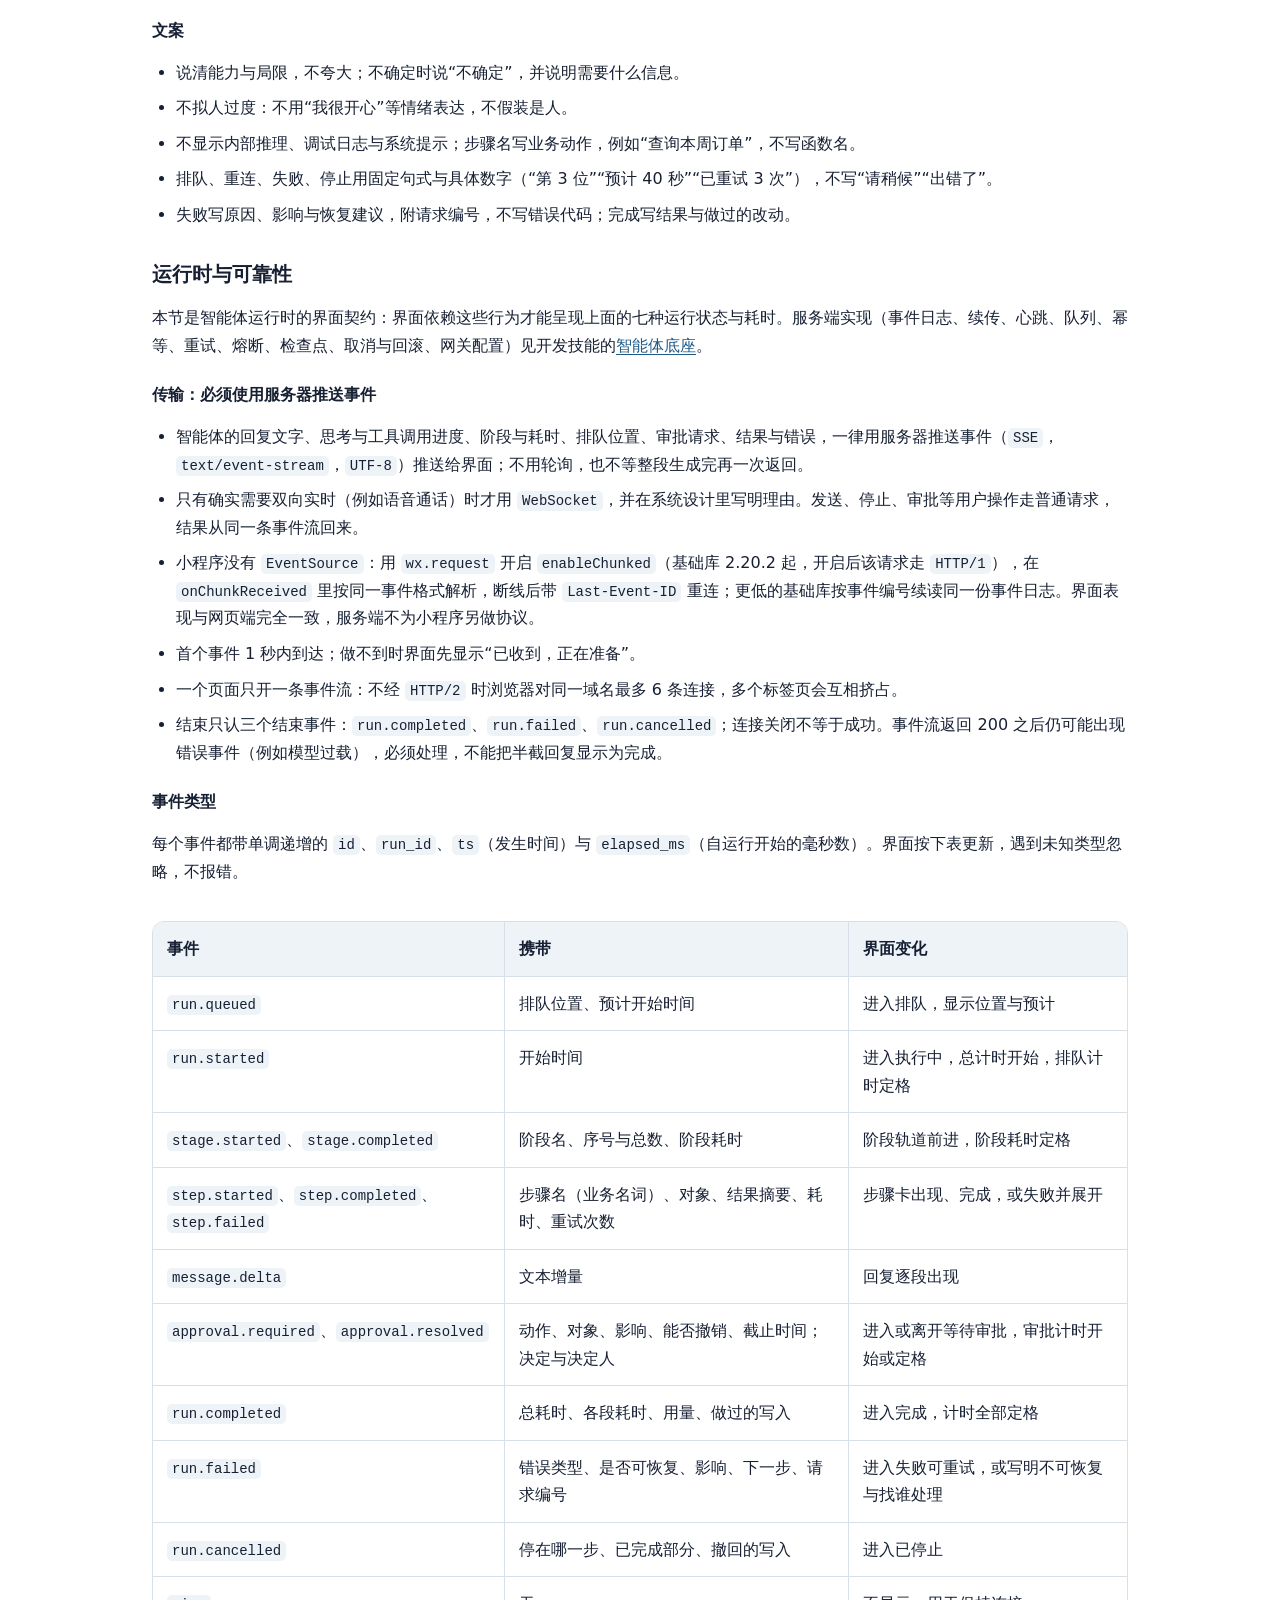
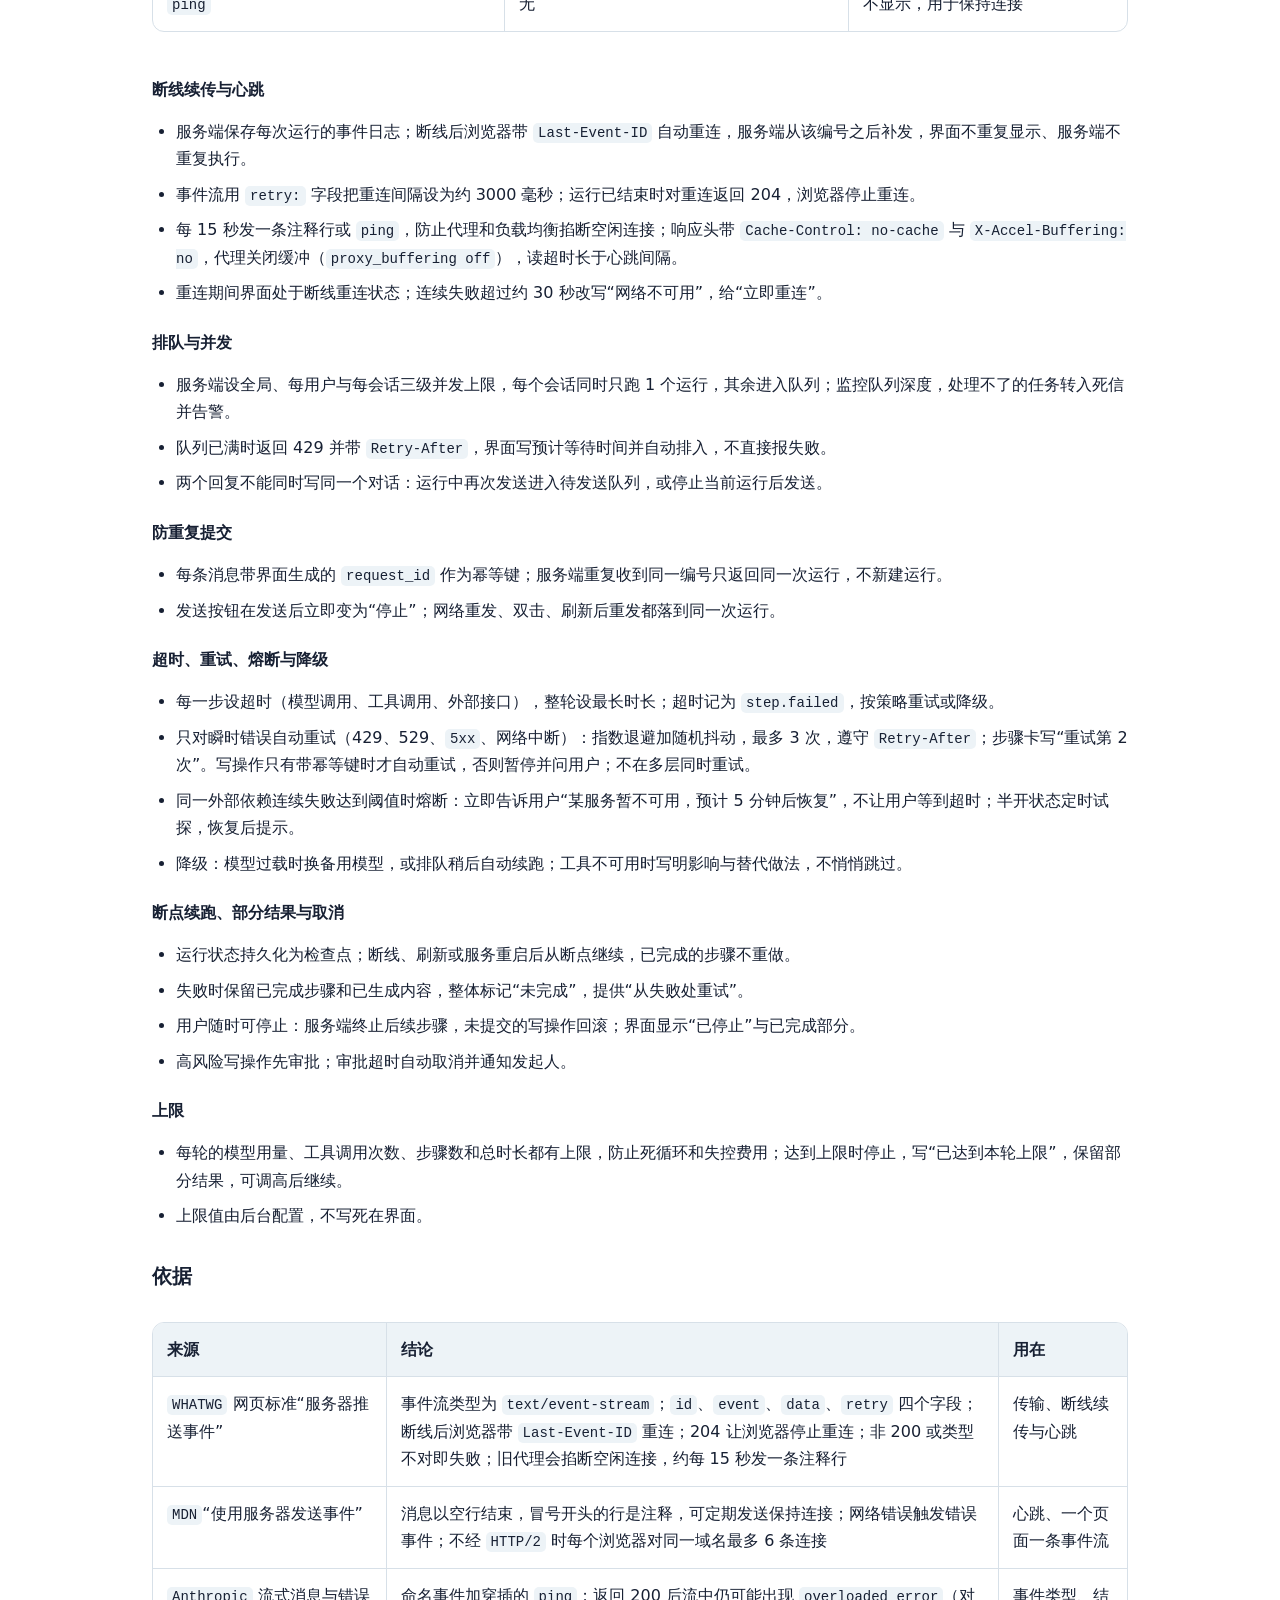
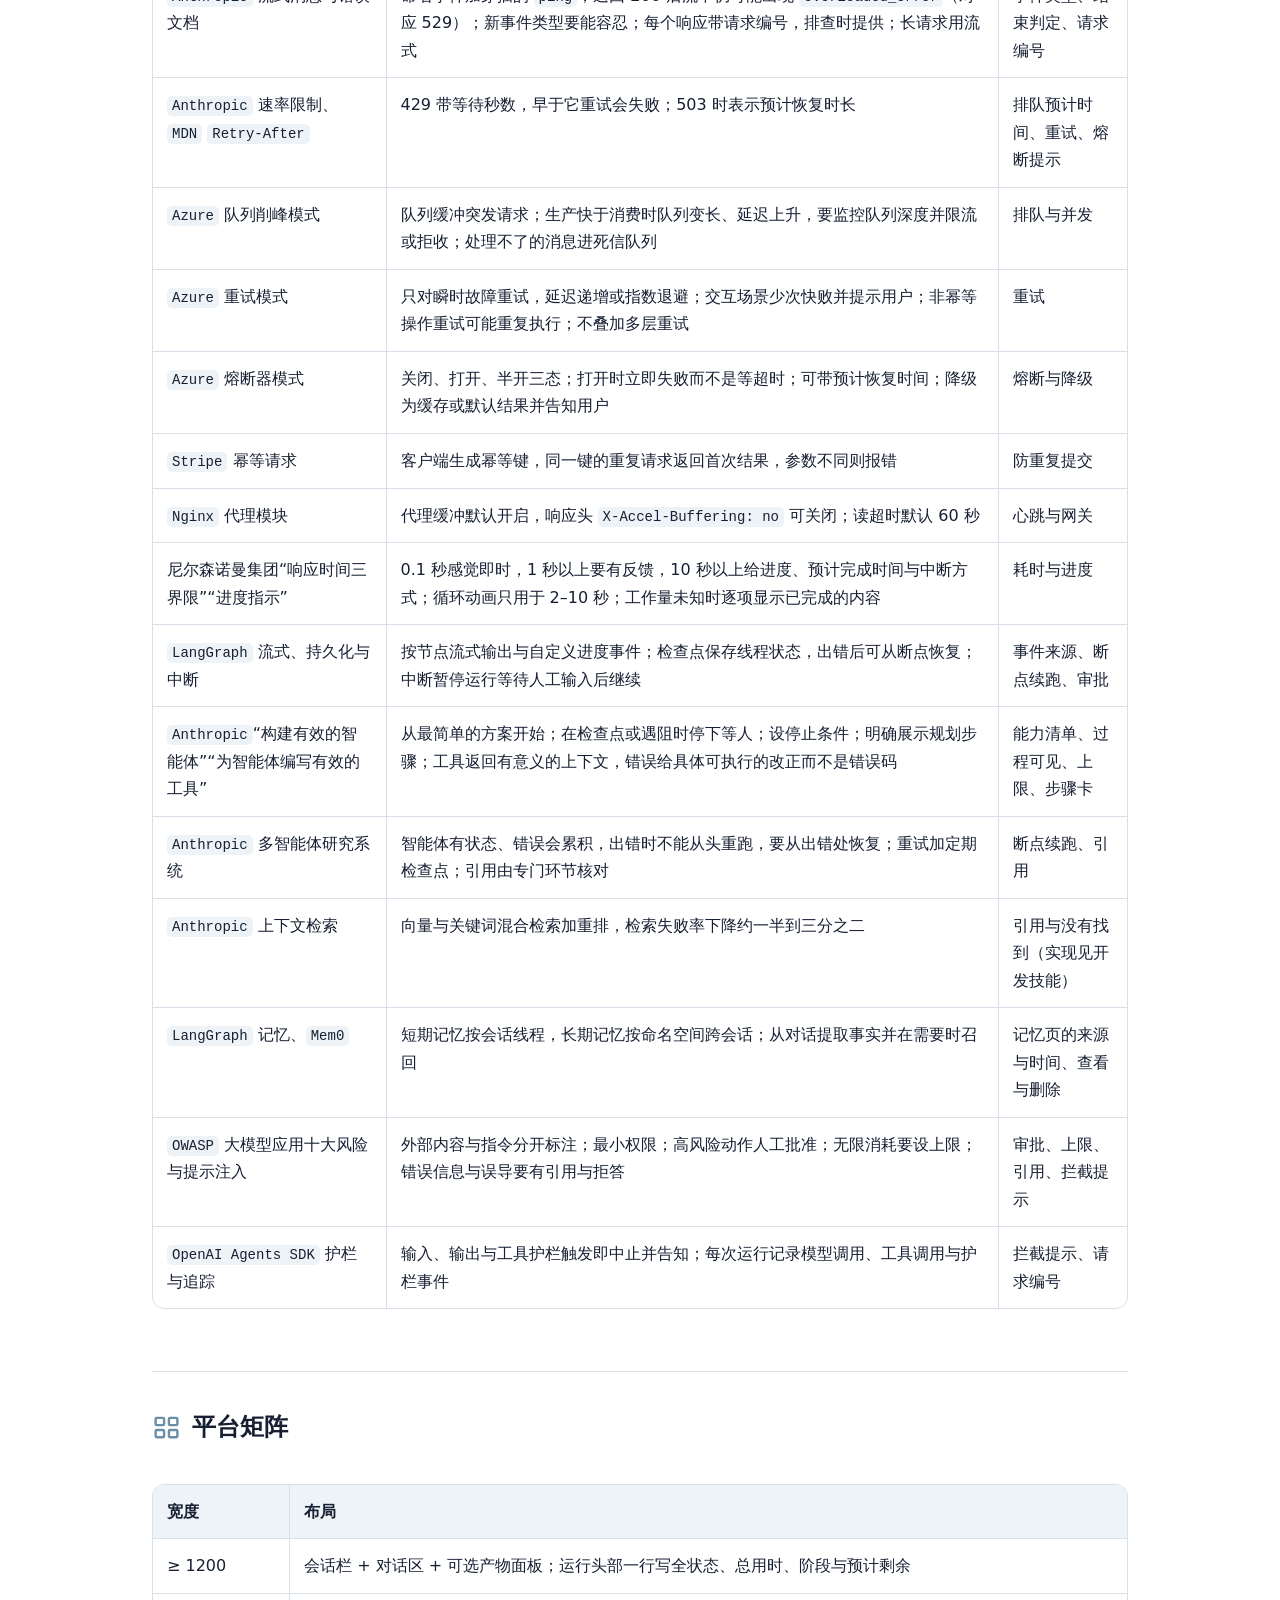
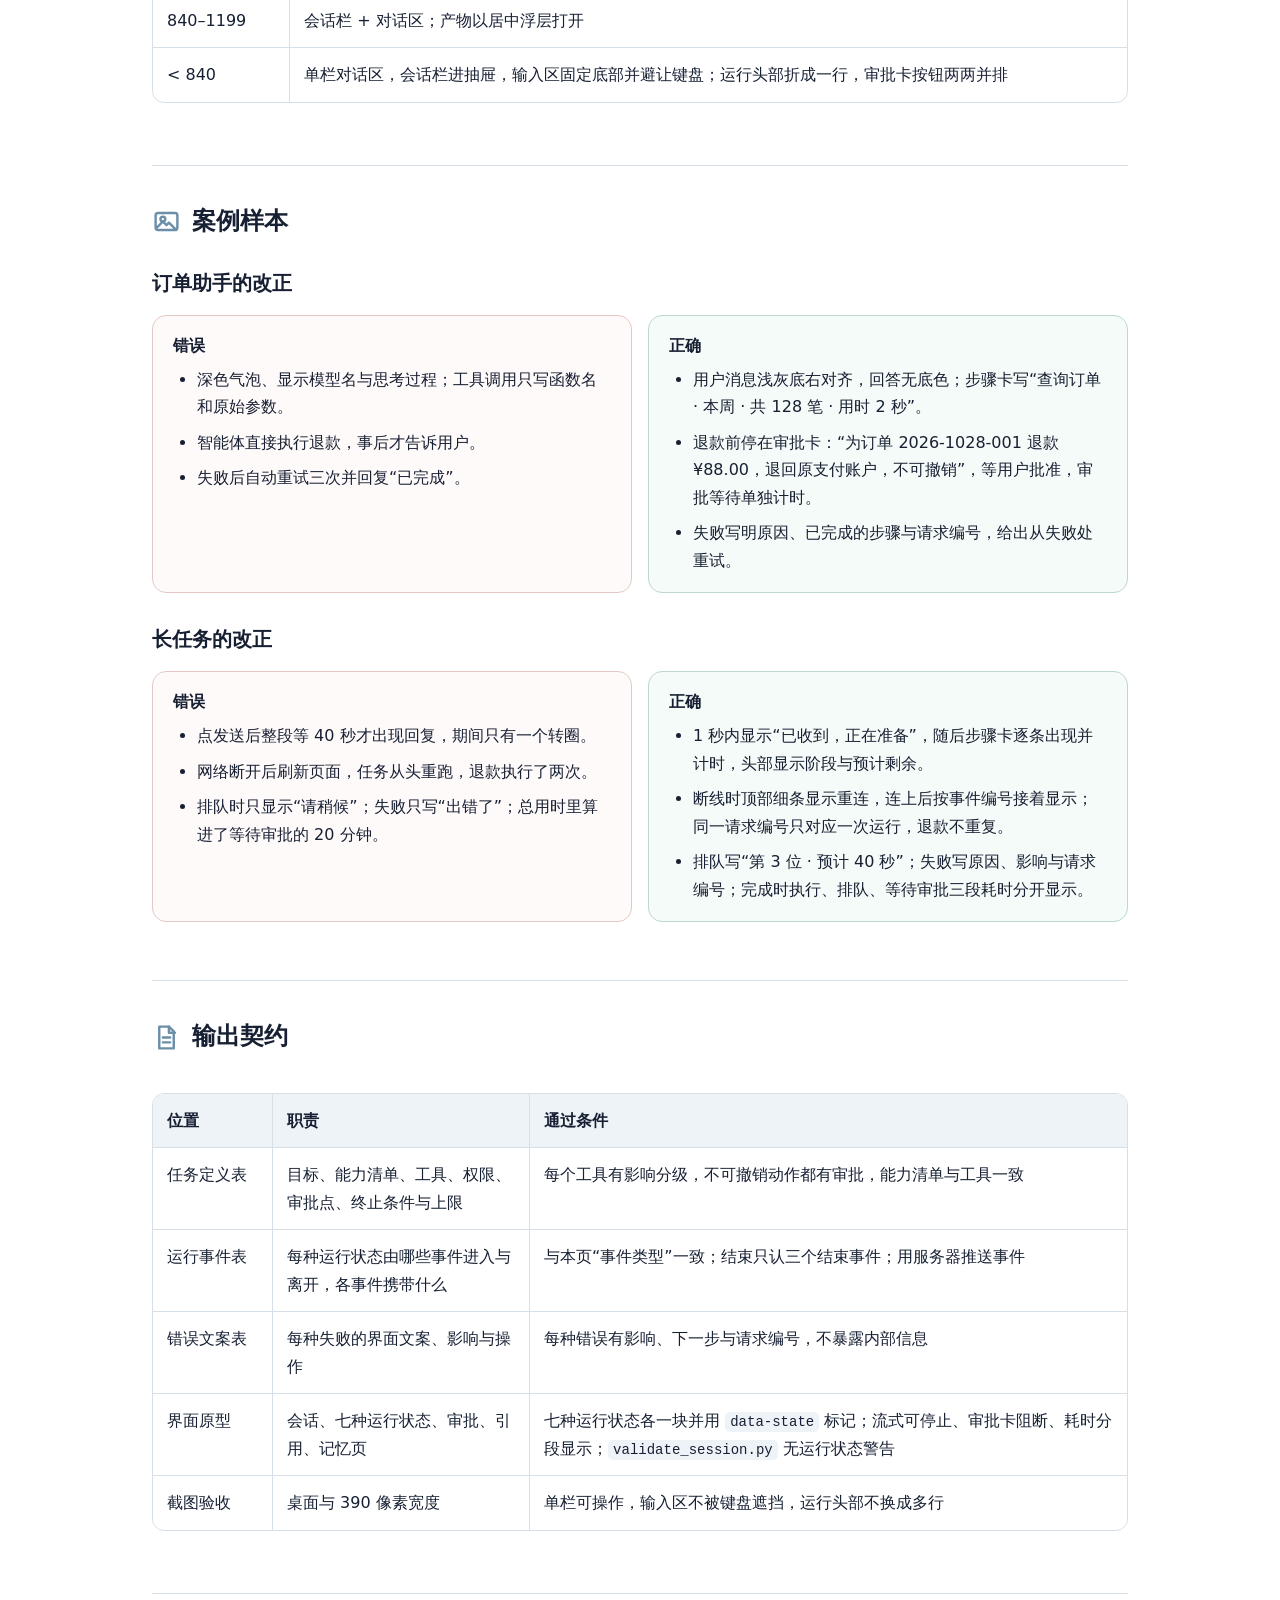
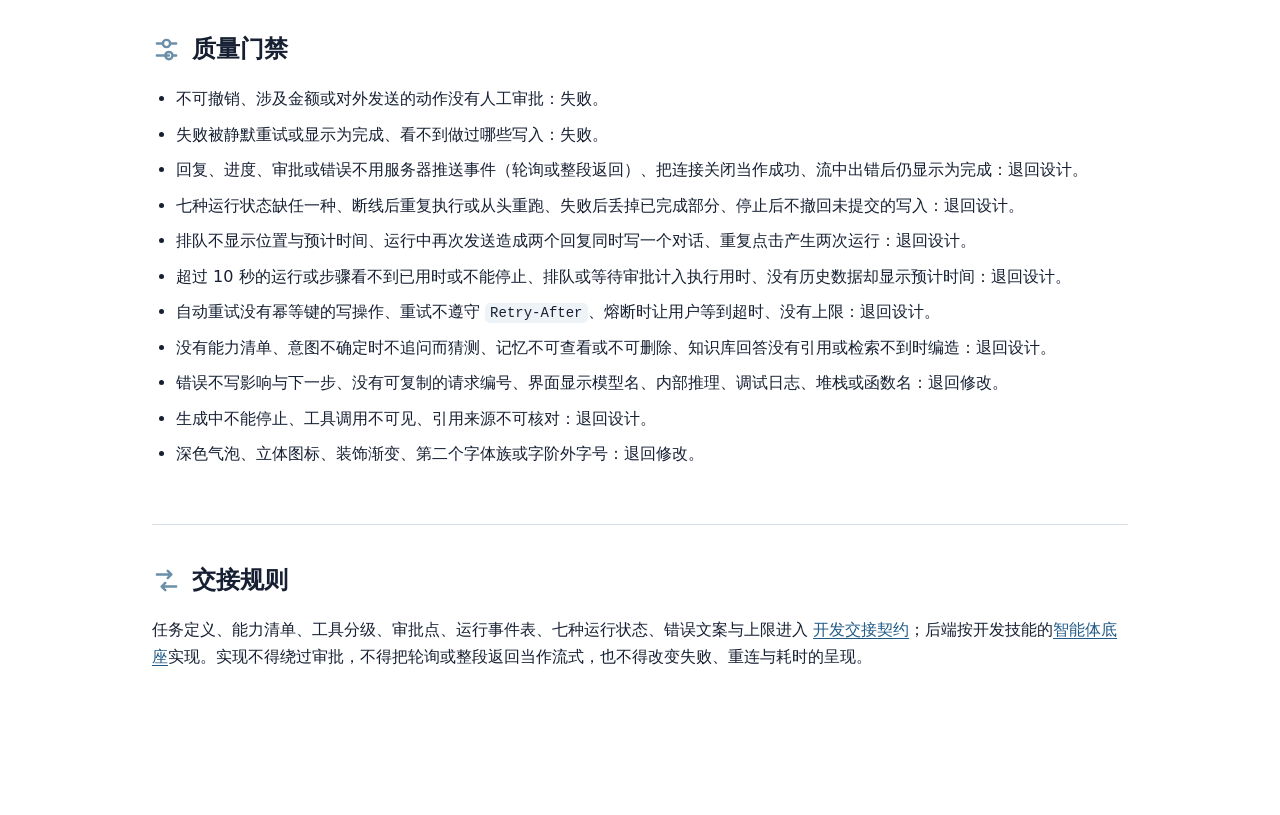
==== commit f050e6b7: "Rule cards and sediment gate; agent SSE, queue, timing and interaction closure - context.py rule car" ====
--- a/references/agent-design.html
+++ b/references/agent-design.html
@@ -12,7 +12,7 @@
 <!-- SECTION:scope:START id=scope data-rule-id=agent-scope -->
 <section id="scope" data-rule-id="agent-scope" aria-labelledby="scope-heading">
 <h2 id="scope-heading" class="section-heading"><svg class="icon-linear section-icon" viewBox="0 0 24 24" fill="none" stroke="currentColor" stroke-width="1.8" stroke-linecap="round" stroke-linejoin="round" aria-hidden="true" focusable="false"><path d="M4 8V5a1 1 0 0 1 1-1h3M16 4h3a1 1 0 0 1 1 1v3M20 16v3a1 1 0 0 1-1 1h-3M8 20H5a1 1 0 0 1-1-1v-3"/><circle cx="12" cy="12" r="3"/></svg><span>适用范围</span></h2>
-<p>适用于对话助手、任务执行智能体和嵌入在后台或网站里的助手界面。通用标准见<a href="ui-standards.html">界面通用规范</a>；本页按同样的七层只写智能体的细则，没有写到的按通用规范执行。</p>
+<p>适用于对话助手、任务执行智能体和嵌入在后台或网站里的助手界面。通用标准见<a href="ui-standards.html">界面通用规范</a>；本页按同样的七层只写智能体的细则，七层之后是运行时与可靠性（传输、事件、排队、耗时、防错防失败），没有写到的按通用规范执行。智能体底座的后端实现见开发技能的<a href="https://github.com/luzern0414/Luz-Dev/blob/master/references/agent-foundation.md">智能体底座</a>，本页是它的界面契约。</p>
 </section>
 <!-- SECTION:scope:END -->
 
@@ -20,11 +20,12 @@
 <section id="workflow" data-rule-id="agent-workflow" aria-labelledby="workflow-heading">
 <h2 id="workflow-heading" class="section-heading"><svg class="icon-linear section-icon" viewBox="0 0 24 24" fill="none" stroke="currentColor" stroke-width="1.8" stroke-linecap="round" stroke-linejoin="round" aria-hidden="true" focusable="false"><circle cx="6" cy="6" r="2"/><circle cx="18" cy="18" r="2"/><path d="M8 6h5a3 3 0 0 1 3 3v1M16 18h-5a3 3 0 0 1-3-3v-1"/><path d="m13 8 3 2 3-2M11 16l-3-2-3 2"/></svg><span>工作流程</span></h2>
 <ol class="steps">
-<li>写出智能体的任务目标、用户、形态（对话助手、任务执行、嵌入式）和终止条件。</li>
-<li>列出工具与可读写对象，按影响分级，标出必须人工审批的动作。</li>
-<li>设计会话或任务列表、对话区、输入区、产物面板，以及工具调用卡、审批卡、错误卡。</li>
-<li>为排队、运行、等待审批、已停止、失败、完成写出界面与文案。</li>
-<li>用浏览器验证：流式输出可停止、审批前不继续、失败不伪装完成、手机单栏可操作。</li>
+<li>写出智能体的任务目标、用户、形态（对话助手、任务执行、嵌入式）和终止条件；列出能力清单：会做、不会做、需要审批的事。</li>
+<li>列出工具与可读写对象，按影响分级，标出必须人工审批的动作；写出记忆与知识库的范围。</li>
+<li>设计会话或任务列表、对话区、输入区、产物面板，以及步骤卡、审批卡、错误卡、引用与记忆页。</li>
+<li>为七种运行状态（排队、执行中、等待审批、失败可重试、断线重连、已停止、完成）写出界面、文案与进入它们的事件；写出每一步、每个阶段与整轮的计时。</li>
+<li>按“运行时与可靠性”写出传输与事件、排队与并发、重试与熔断、断点续跑与取消、上限，交给开发技能实现。</li>
+<li>用浏览器验证：首个反馈 1 秒内出现、流式输出可停止、审批前不继续、断线后接着显示不重复执行、失败保留已完成部分、手机单栏可操作。</li>
 </ol>
 </section>
 <!-- SECTION:workflow:END -->
@@ -36,71 +37,151 @@
 <h4>设计理念</h4>
 <ul>
 <li>能力透明：一开始就让用户知道智能体能做什么、做不到什么、做得有多可靠，并标明哪些内容由智能体生成（苹果人机界面指南“生成式人工智能”：设定清楚的预期，让用户能撤销、重试、关闭生成内容；微软人机交互指南）。</li>
-<li>过程可见：执行中的每一步、调用的工具、读写的对象都看得到；长任务显示进度，可随时停止。</li>
+<li>过程可见：执行中的每一步、调用的工具、读写的对象和每一步的耗时都看得到；长任务显示阶段、已用时与预计剩余，可随时停止。</li>
 <li>人可接管：涉及写入、金额、对外发送、不可撤销的动作先停下等人批准；用户可以修改、拒绝或接手。</li>
+<li>可靠可预期：排队、断线、失败、停止都有明确的状态与出路；断线不丢进度，失败不丢已完成的部分，重复点击不产生第二次运行。</li>
 <li>易于纠正：回答和结果可以重新生成、编辑后重试、反馈好坏；纠错的成本低于重做。</li>
-<li>不确定时收窄：不确定用户意图或缺少信息时先追问，不臆造；引用来源可点击核对。</li>
+<li>不确定时收窄：不确定用户意图或缺少信息时先追问，不臆造；引用来源可点击核对，找不到就说找不到。</li>
 </ul>
 <h4>形态与页面</h4>
 <div class="table-wrap"><table><thead><tr><th>形态</th><th>用于</th><th>页面构成</th></tr></thead><tbody>
 <tr><td>对话助手</td><td>问答、查询、生成内容</td><td>会话列表 + 对话区 + 输入区</td></tr>
-<tr><td>任务执行</td><td>代替用户多步操作业务系统</td><td>任务列表 + 运行详情（步骤、工具调用、审批）+ 产物</td></tr>
+<tr><td>任务执行</td><td>代替用户多步操作业务系统</td><td>任务列表 + 运行详情（阶段、步骤、审批、耗时）+ 产物</td></tr>
 <tr><td>嵌入式助手</td><td>在后台或网站某一页里辅助</td><td>页面右下角入口打开的居中或侧边对话面板，只作用于当前页对象</td></tr>
+</tbody></table></div>
+<h4>底座链路与界面</h4>
+<p>智能体底座是一条固定的流水线，每一环都有界面上的呈现；实现与契约见开发技能的<a href="https://github.com/luzern0414/Luz-Dev/blob/master/references/agent-foundation.md">智能体底座</a>，本页不重复实现细节。</p>
+<div class="table-wrap"><table><thead><tr><th>环节</th><th>界面上的呈现</th></tr></thead><tbody>
+<tr><td>接入层：鉴权、限流与排队、幂等键、请求编号、事件流</td><td>排队状态、发送按钮变为停止、错误卡上的请求编号、断线重连细条</td></tr>
+<tr><td>输入护栏：校验、敏感信息、提示注入、越权意图</td><td>发送前就地提示；拦截时写超出范围与可以做什么，不复述被拦截的内容</td></tr>
+<tr><td>意图识别与路由</td><td>能力清单、执行前的意图摘要、追问与候选回答</td></tr>
+<tr><td>编排：固定工作流优先</td><td>阶段轨道与步骤卡</td></tr>
+<tr><td>工具层：工具契约与影响分级</td><td>步骤卡的结果摘要与写入摘要、审批卡</td></tr>
+<tr><td>结构化输出</td><td>表格、卡片等产物；校验失败按降级呈现</td></tr>
+<tr><td>记忆：会话内与跨会话</td><td>记忆页、“已记住”轻提示与撤销</td></tr>
+<tr><td>知识库</td><td>句末引用编号、来源展开、“没有找到”</td></tr>
+<tr><td>输出护栏</td><td>遮蔽的敏感字段、拦截提示</td></tr>
+<tr><td>可观测与评测</td><td>每次运行的请求编号；管理端的运行记录与耗时</td></tr>
 </tbody></table></div>
 <h3 class="layer">二、功能架构</h3>
 <h4>任务定义</h4>
 <ul>
-<li>每个智能体写清：任务目标、输入、可用工具、每个工具能读写的对象、权限、审批中断点、人工接管方式和终止条件。</li>
+<li>每个智能体写清：任务目标、输入、可用工具、每个工具能读写的对象、权限、审批中断点、人工接管方式、终止条件和每轮上限。</li>
 <li>工具按影响分级：只读（查询）直接执行；可撤销的写入执行后告知并提供撤销；不可撤销、涉及金额或对外发送的动作必须人工批准。</li>
-<li>知识、工具清单、提示与审批规则由后台维护，不写死在界面里；用户的记忆与数据可查看、可删除。</li>
-</ul>
-<h4>状态</h4>
-<div class="table-wrap"><table><thead><tr><th>状态</th><th>呈现</th></tr></thead><tbody>
-<tr><td>排队</td><td>任务卡显示排队位置与预计开始</td></tr>
-<tr><td>运行中</td><td>步骤列表逐条出现，当前步骤有进行标记，可停止</td></tr>
-<tr><td>等待审批</td><td>停在审批卡，写清要做什么、对谁、影响什么；任务列表上有醒目标记</td></tr>
-<tr><td>已停止</td><td>写明在哪一步停止、已完成和未完成的部分</td></tr>
-<tr><td>失败</td><td>写原因、已做的改动和恢复建议；不静默重试，不伪装为完成</td></tr>
-<tr><td>完成</td><td>给出结果摘要与产物，列出做过的写入</td></tr>
+<li>意图表、知识、工具清单、提示、审批规则与上限由后台维护，不写死在界面里；用户的记忆与数据可查看、可删除。</li>
+</ul>
+<h4>能力清单</h4>
+<ul>
+<li>首次进入与“它能做什么”给出能力清单：会做的事（按意图分组，每组一句话和 2–3 个示例）、不会做的事、需要审批的动作、能读写的数据范围。</li>
+<li>能力清单来自后台维护的意图表，与实际可用的工具一致；新增或下线工具时清单随之变化。</li>
+<li>空状态的示例任务从能力清单里取，点击即填入输入框。</li>
+<li>超出能力的请求直接写“这个不在能做的范围内”，并指向能做的相近事项，不硬做。</li>
+</ul>
+<h4>意图识别与追问</h4>
+<ul>
+<li>意图不确定或缺少必要信息时先追问，不猜：一次只问一个问题，给 2–4 个可点击的候选回答，另留自由输入。</li>
+<li>追问是一条普通回复，本轮正常结束；用户回答后按补齐的信息继续，不再问已经知道的信息。</li>
+<li>执行前把识别出的意图与关键参数显示为一行摘要（“查询订单 · 本周 · 全部门店”），可点击修改；写入类意图在摘要里标出将要改动的对象。</li>
+</ul>
+<h4>记忆</h4>
+<ul>
+<li>跨会话记住的内容（偏好、事实、过往结论）集中在“记忆”页（头像菜单或设置里）：每条写内容、来源会话和记住的时间，可编辑、可删除、可全部清空；删除后不再用于回答。</li>
+<li>记住新内容时在回复下方轻提示“已记住：……”，可立即撤销；不记密码、证件号、银行卡号等敏感信息。</li>
+<li>会话内上下文超长被摘要时不打断用户；新会话不带入上一会话的临时内容。</li>
+</ul>
+<h4>运行状态</h4>
+<p>每次运行（一次发送或一个任务）任一时刻只处在下面七种状态之一。原型为每种状态各做一块演示，用 <code>data-state</code> 标记；<code>validate_session.py</code> 对智能体原型缺少的状态给警告。</p>
+<div class="table-wrap"><table><thead><tr><th>状态</th><th>进入事件</th><th>界面呈现</th><th>可做的操作</th></tr></thead><tbody>
+<tr><td>排队</td><td><code>run.queued</code></td><td>“排队中 · 第 3 位 · 预计 40 秒后开始”；已排队时长单独计时</td><td>取消排队</td></tr>
+<tr><td>执行中</td><td><code>run.started</code>、<code>stage.started</code>、<code>step.started</code>、<code>message.delta</code></td><td>步骤逐条出现，当前步骤有进行标记与已用时；头部总用时、当前阶段与预计剩余；回复逐段出现</td><td>停止；再次发送进入待发送队列，或“停止并发送”</td></tr>
+<tr><td>等待审批</td><td><code>approval.required</code></td><td>停在审批卡，写清动作、对象、影响和能否撤销；显示已等时长（单独计时）；任务列表上有醒目标记</td><td>批准、修改、拒绝、我来处理</td></tr>
+<tr><td>失败可重试</td><td><code>run.failed</code></td><td>写原因、影响、已完成的步骤与已做的改动，整体标记“未完成”，附可复制的请求编号；不伪装为完成，不静默重试</td><td>从失败处重试、复制请求编号；不可恢复时写找谁处理</td></tr>
+<tr><td>断线重连</td><td>事件流中断，浏览器自动重连</td><td>顶部细条“连接已断开，正在重连”，已显示的内容保留；连上后按事件编号补齐，从断点接着显示</td><td>立即重连</td></tr>
+<tr><td>已停止</td><td><code>run.cancelled</code></td><td>写在哪一步停止、已完成和未完成的部分，未提交的写入已撤回；计时定格</td><td>从停止处继续或重新开始</td></tr>
+<tr><td>完成</td><td><code>run.completed</code></td><td>结果摘要与产物，列出做过的写入；执行、排队、等待审批三段耗时分别定格</td><td>复制、重新生成、反馈</td></tr>
 </tbody></table></div>
 <h3 class="layer">三、信息架构与导航</h3>
 <h4>导航</h4>
 <ul>
-<li>左侧会话或任务列表，按今天、昨天、更早分组，顶部固定“新建”；运行中与等待审批的任务在列表上带状态标记。</li>
-<li>任务列表默认先显示等待审批与运行中的任务，再显示已完成，失败与已停止的任务带醒目标记（<a href="ui-standards.html">界面通用规范</a>“列表的默认视图”）；产物里的表格按界面通用规范“列表与表格”的对齐规则。</li>
+<li>左侧会话或任务列表，按今天、昨天、更早分组，顶部固定“新建”；排队、执行中与等待审批的任务在列表上带状态标记与已用时。</li>
+<li>任务列表默认先显示等待审批与执行中的任务，再显示已完成，失败与已停止的任务带醒目标记（<a href="ui-standards.html">界面通用规范</a>“列表的默认视图”）；产物里的表格按界面通用规范“列表与表格”的对齐规则。</li>
 <li>会话标题由首条消息生成，可改名、删除；搜索历史会话。</li>
-<li>会话内不分页；从通知或链接进入任务时直接定位到相关步骤。</li>
+<li>会话内不分页；从通知或链接进入任务时直接定位到相关步骤或审批卡。</li>
+<li>刷新页面、切回前台或从通知进入时按运行编号恢复显示：已结束的运行直接显示结果，未结束的接着显示，不重新发起。</li>
+<li>能力清单与记忆页从头像菜单或设置进入，各只有一个入口。</li>
 </ul>
 <h3 class="layer">四、页面与版式</h3>
 <h4>版式</h4>
 <div class="table-wrap"><table><thead><tr><th>区域</th><th>标准</th></tr></thead><tbody>
 <tr><td>会话栏</td><td>宽 260，白底，右侧分隔线；840 以下收进抽屉</td></tr>
-<tr><td>对话区</td><td>单栏，最大宽度 760，居中；消息间距 24</td></tr>
-<tr><td>输入区</td><td>固定在底部，与对话区同宽，最小高 48，随内容增高到 8 行后内部滚动</td></tr>
+<tr><td>运行头部</td><td>对话区顶部常驻一行：状态、总用时、当前阶段、预计剩余与停止；窄屏折成一行“1 分 12 秒 · 第 2/3 阶段”</td></tr>
+<tr><td>对话区</td><td>单栏，最大宽度 760，居中；消息间距 24；步骤卡排在对应回复上方</td></tr>
+<tr><td>输入区</td><td>固定在底部，与对话区同宽，最小高 48，随内容增高到 8 行后内部滚动；待发送队列显示在输入区上方</td></tr>
 <tr><td>产物面板</td><td>宽屏（1200 以上）在右侧打开文件、表格、代码等产物，可关闭；窄屏改为全屏浮层</td></tr>
 </tbody></table></div>
 <h3 class="layer">五、组件</h3>
 <h4>消息与输入</h4>
 <ul>
-<li>用户消息右对齐、浅灰底、圆角 12；智能体消息左对齐、无底色，正文 16 像素，行高 26；不用深色气泡，不显示模型名。</li>
-<li>流式输出逐段出现，发送按钮在生成时变为“停止”；停止后保留已生成内容。</li>
-<li>首次进入的空状态给 3–4 个示例任务，点击即填入输入框；不放功能介绍长文。</li>
+<li>用户消息右对齐、浅灰底、圆角 12；智能体消息左对齐、无底色，正文 16 像素，行高 24；不用深色气泡，不显示模型名。</li>
+<li>发送前校验长度、附件类型与大小、必填参数；不合规不发送，在输入区就地提示并保留输入。</li>
+<li>发送后发送按钮立即变为“停止”，重复点击不产生第二次运行；1 秒内没有首个事件时先显示“已收到，正在准备”。</li>
+<li>流式输出逐段出现；停止后保留已生成内容。运行中再次发送的消息进入待发送队列，标“当前回复完成后处理”，可撤回；或用“停止并发送”。</li>
+<li>首次进入的空状态给 3–4 个来自能力清单的示例任务，点击即填入输入框；不放功能介绍长文。</li>
 <li>每条回答下方的工具：复制、重新生成、反馈（有用、没用）；编辑用户消息后从该处重新生成。</li>
 </ul>
-<h4>工具调用与审批</h4>
-<ul>
-<li>每次工具调用是一张可折叠卡片：线性图标、工具名（业务名词）、对象、意图、结果和副作用；默认收起，失败时展开。</li>
-<li>审批卡写清动作、对象、影响和能否撤销，按钮为“批准”“修改”“拒绝”“我来处理”；批准前任务不继续。</li>
-<li>引用来源用编号标在句末，点击展开来源标题与链接；没有来源的事实不写成确定语气。</li>
-<li>错误卡写原因与下一步，提供“重试”“改用其他方式”“交给人工”。</li>
-</ul>
+<h4>工具调用过程</h4>
+<ul>
+<li>每次工具调用是一张可折叠的步骤卡：线性图标、步骤名（业务动作，例如“查询本周订单”，不写函数名）、对象、结果摘要（“共 128 笔”）、耗时、重试次数与副作用（读取或写入了什么）；默认收起，失败时自动展开。</li>
+<li>步骤卡按发生顺序排成阶段轨道；并行的步骤并排显示、各自计时。</li>
+<li>只读步骤一行带过；写入步骤写清改了什么，可撤销的给“撤销”。</li>
+<li>不显示原始参数、接口返回原文与内部推理；需要核对时展开看输入摘要和结果摘要。</li>
+</ul>
+<h4>审批</h4>
+<ul>
+<li>审批卡写清动作、对象、影响和能否撤销，按钮为“批准”“修改”“拒绝”“我来处理”；批准前运行不继续。</li>
+<li>四个按钮结果不同：批准后继续执行；修改打开参数，改后再批准；拒绝取消该动作，智能体换做法或结束本轮；我来处理结束本轮，把已准备好的内容交给用户。</li>
+<li>等待审批单独计时（“已等 3 分 05 秒”），不计入执行用时；超时自动取消并通知发起人；通知直达审批卡。</li>
+</ul>
+<h4>耗时与进度</h4>
+<ul>
+<li>运行头部常驻一行：总已用时、当前阶段（“汇总 · 第 2/3 阶段”）、预计剩余。预计剩余取同类阶段历史用时的中位数；没有历史时不显示估计，不编造。</li>
+<li>每个阶段显示自己的耗时（“用时 4 分 12 秒”）；每张步骤卡显示该步耗时：运行中“已用 12 秒”每秒更新，完成后“用时 1 分 05 秒”，失败写“失败 · 用时 8 秒 · 重试 2 次”。</li>
+<li>排队时间与等待审批时间单独计时，不计入执行用时；完成后三段分别定格（“执行 2 分 05 秒 · 排队 12 秒 · 等待审批 3 分 05 秒”）；数据看板的平均生成时长也不含排队与审批。</li>
+<li>按等待长短给反馈：1 秒内不显示进度；超过 1 秒显示进行标记；超过 10 秒显示已用时、当前步骤与“停止”；工作量未知时逐项显示已完成的步骤。</li>
+<li>耗时用等宽数字，宽度固定不抖动；60 秒以内写“12 秒”，以上写“1 分 05 秒”，1 小时以上写“1 小时 02 分”。</li>
+<li>界面本地每秒计时，服务端只在事件里给发生时间与 <code>elapsed_ms</code>；重新打开页面按事件时间恢复，不从 0 重算；停止、失败、完成后计时定格。历史消息保留各段耗时，可展开查看。</li>
+</ul>
+<h4>引用与没有找到</h4>
+<ul>
+<li>依据知识库或网页回答时，句末用编号标注引用，点击展开文档名、段落或章节与链接；没有来源的事实不写成确定语气。</li>
+<li>检索不到时明确写“知识库里没有找到关于……的内容”，并给出可以做什么（换个说法、上传资料、转人工），不编造答案。</li>
+<li>引用的文档已更新或下线时标注出来并链接新版本。</li>
+<li>网页、文件、邮件等外部内容只当资料、不当指令；界面上把它们标为来源资料。</li>
+</ul>
+<h4>错误、降级与恢复的呈现</h4>
+<ul>
+<li>错误卡写三件事：发生了什么；对用户有什么影响（哪些已完成、哪些没做、有没有写入）；可以做什么（从失败处重试、等待、改用其他方式、联系管理员）；附可复制的请求编号。</li>
+<li>不显示堆栈、错误码原文、模型名与内部信息；同一类错误在全产品用同一句话。</li>
+<li>断线重连用页面顶部细条，不弹窗；恢复后细条自动消失。</li>
+</ul>
+<div class="table-wrap"><table><thead><tr><th>情形</th><th>界面文案</th><th>操作</th></tr></thead><tbody>
+<tr><td>排队已满</td><td>使用人数较多，已为你排队，预计 40 秒后开始</td><td>取消排队</td></tr>
+<tr><td>模型过载</td><td>生成服务繁忙，已自动重试 3 次未成功；前 2 步的结果已保留</td><td>从失败处重试</td></tr>
+<tr><td>依赖熔断</td><td>订单服务暂不可用，预计 5 分钟后恢复；恢复后会提示</td><td>恢复后自动续跑或手动重试</td></tr>
+<tr><td>降级</td><td>搜索暂不可用，本次只用知识库回答</td><td>无需操作</td></tr>
+<tr><td>步骤超时</td><td>查询订单超过 30 秒没有返回，已停止这一步</td><td>从失败处重试</td></tr>
+<tr><td>输入不合规</td><td>附件超过 20 兆，压缩后再发送</td><td>就地修改</td></tr>
+<tr><td>越权或护栏拦截</td><td>这个操作需要店长权限</td><td>联系店长</td></tr>
+<tr><td>达到上限</td><td>已达到本轮上限（工具调用 30 次），结果已保留</td><td>继续或结束</td></tr>
+</tbody></table></div>
 <h3 class="layer">六、视觉基础</h3>
 <h4>视觉</h4>
 <ul>
-<li>与同产品其他端共用主题色、字体族与图标；页面白底或极浅灰，消息区不加卡片阴影。</li>
-<li>正文 16 像素；代码与数据可用等宽字体，字号 14；其余字号取字阶 12 / 14 / 16 / 18 / 22。</li>
-<li>主色只用于发送按钮、当前会话、链接与审批卡的主行动；运行状态用中性灰加线性图标，审批用警示色浅底。</li>
-<li>智能体头像用线性图标或产品标识，不用拟人照片；动效只有流式出现与卡片展开，不做打字机音效与闪烁。</li>
+<li>与同产品其他端共用主题色、字体族与图标；页面白底、极浅灰或主色同色相极浅底，消息区不加卡片阴影；步骤卡与审批卡用第 1 级层级，审批卡加警示浅底。</li>
+<li>正文 16 像素；代码、数据与耗时用等宽数字，字号 14；其余字号取字阶 12 / 14 / 16 / 18 / 22，字重 400 与 600，700 只给 22 像素的空状态标题。</li>
+<li>主色只用于发送按钮、当前会话、链接与审批卡的主行动；运行状态用中性灰加线性图标，审批用警示色浅底，失败用危险色浅底。</li>
+<li>能力清单与空状态用双色图标块和多层扁平插画；工具卡与按钮用单色线性图标，线宽 2。</li>
+<li>智能体头像用线性图标或产品标识，不用拟人照片；动效只有流式出现、卡片展开与计时数字更新，不做打字机音效与闪烁。</li>
 </ul>
 <h3 class="layer">七、文案</h3>
 <h4>文案</h4>
@@ -108,8 +189,91 @@
 <li>说清能力与局限，不夸大；不确定时说“不确定”，并说明需要什么信息。</li>
 <li>不拟人过度：不用“我很开心”等情绪表达，不假装是人。</li>
 <li>不显示内部推理、调试日志与系统提示；步骤名写业务动作，例如“查询本周订单”，不写函数名。</li>
-<li>失败写原因与恢复建议，不写错误代码；完成写结果与做过的改动。</li>
-</ul>
+<li>排队、重连、失败、停止用固定句式与具体数字（“第 3 位”“预计 40 秒”“已重试 3 次”），不写“请稍候”“出错了”。</li>
+<li>失败写原因、影响与恢复建议，附请求编号，不写错误代码；完成写结果与做过的改动。</li>
+</ul>
+<h3>运行时与可靠性</h3>
+<p>本节是智能体运行时的界面契约：界面依赖这些行为才能呈现上面的七种运行状态与耗时。服务端实现（事件日志、续传、心跳、队列、幂等、重试、熔断、检查点、取消与回滚、网关配置）见开发技能的<a href="https://github.com/luzern0414/Luz-Dev/blob/master/references/agent-foundation.md">智能体底座</a>。</p>
+<h4>传输：必须使用服务器推送事件</h4>
+<ul>
+<li>智能体的回复文字、思考与工具调用进度、阶段与耗时、排队位置、审批请求、结果与错误，一律用服务器推送事件（<code>SSE</code>，<code>text/event-stream</code>，<code>UTF-8</code>）推送给界面；不用轮询，也不等整段生成完再一次返回。</li>
+<li>只有确实需要双向实时（例如语音通话）时才用 <code>WebSocket</code>，并在系统设计里写明理由。发送、停止、审批等用户操作走普通请求，结果从同一条事件流回来。</li>
+<li>小程序没有 <code>EventSource</code>：用 <code>wx.request</code> 开启 <code>enableChunked</code>（基础库 2.20.2 起，开启后该请求走 <code>HTTP/1</code>），在 <code>onChunkReceived</code> 里按同一事件格式解析，断线后带 <code>Last-Event-ID</code> 重连；更低的基础库按事件编号续读同一份事件日志。界面表现与网页端完全一致，服务端不为小程序另做协议。</li>
+<li>首个事件 1 秒内到达；做不到时界面先显示“已收到，正在准备”。</li>
+<li>一个页面只开一条事件流：不经 <code>HTTP/2</code> 时浏览器对同一域名最多 6 条连接，多个标签页会互相挤占。</li>
+<li>结束只认三个结束事件：<code>run.completed</code>、<code>run.failed</code>、<code>run.cancelled</code>；连接关闭不等于成功。事件流返回 200 之后仍可能出现错误事件（例如模型过载），必须处理，不能把半截回复显示为完成。</li>
+</ul>
+<h4>事件类型</h4>
+<p>每个事件都带单调递增的 <code>id</code>、<code>run_id</code>、<code>ts</code>（发生时间）与 <code>elapsed_ms</code>（自运行开始的毫秒数）。界面按下表更新，遇到未知类型忽略，不报错。</p>
+<div class="table-wrap"><table><thead><tr><th>事件</th><th>携带</th><th>界面变化</th></tr></thead><tbody>
+<tr><td><code>run.queued</code></td><td>排队位置、预计开始时间</td><td>进入排队，显示位置与预计</td></tr>
+<tr><td><code>run.started</code></td><td>开始时间</td><td>进入执行中，总计时开始，排队计时定格</td></tr>
+<tr><td><code>stage.started</code>、<code>stage.completed</code></td><td>阶段名、序号与总数、阶段耗时</td><td>阶段轨道前进，阶段耗时定格</td></tr>
+<tr><td><code>step.started</code>、<code>step.completed</code>、<code>step.failed</code></td><td>步骤名（业务名词）、对象、结果摘要、耗时、重试次数</td><td>步骤卡出现、完成，或失败并展开</td></tr>
+<tr><td><code>message.delta</code></td><td>文本增量</td><td>回复逐段出现</td></tr>
+<tr><td><code>approval.required</code>、<code>approval.resolved</code></td><td>动作、对象、影响、能否撤销、截止时间；决定与决定人</td><td>进入或离开等待审批，审批计时开始或定格</td></tr>
+<tr><td><code>run.completed</code></td><td>总耗时、各段耗时、用量、做过的写入</td><td>进入完成，计时全部定格</td></tr>
+<tr><td><code>run.failed</code></td><td>错误类型、是否可恢复、影响、下一步、请求编号</td><td>进入失败可重试，或写明不可恢复与找谁处理</td></tr>
+<tr><td><code>run.cancelled</code></td><td>停在哪一步、已完成部分、撤回的写入</td><td>进入已停止</td></tr>
+<tr><td><code>ping</code></td><td>无</td><td>不显示，用于保持连接</td></tr>
+</tbody></table></div>
+<h4>断线续传与心跳</h4>
+<ul>
+<li>服务端保存每次运行的事件日志；断线后浏览器带 <code>Last-Event-ID</code> 自动重连，服务端从该编号之后补发，界面不重复显示、服务端不重复执行。</li>
+<li>事件流用 <code>retry:</code> 字段把重连间隔设为约 3000 毫秒；运行已结束时对重连返回 204，浏览器停止重连。</li>
+<li>每 15 秒发一条注释行或 <code>ping</code>，防止代理和负载均衡掐断空闲连接；响应头带 <code>Cache-Control: no-cache</code> 与 <code>X-Accel-Buffering: no</code>，代理关闭缓冲（<code>proxy_buffering off</code>），读超时长于心跳间隔。</li>
+<li>重连期间界面处于断线重连状态；连续失败超过约 30 秒改写“网络不可用”，给“立即重连”。</li>
+</ul>
+<h4>排队与并发</h4>
+<ul>
+<li>服务端设全局、每用户与每会话三级并发上限，每个会话同时只跑 1 个运行，其余进入队列；监控队列深度，处理不了的任务转入死信并告警。</li>
+<li>队列已满时返回 429 并带 <code>Retry-After</code>，界面写预计等待时间并自动排入，不直接报失败。</li>
+<li>两个回复不能同时写同一个对话：运行中再次发送进入待发送队列，或停止当前运行后发送。</li>
+</ul>
+<h4>防重复提交</h4>
+<ul>
+<li>每条消息带界面生成的 <code>request_id</code> 作为幂等键；服务端重复收到同一编号只返回同一次运行，不新建运行。</li>
+<li>发送按钮在发送后立即变为“停止”；网络重发、双击、刷新后重发都落到同一次运行。</li>
+</ul>
+<h4>超时、重试、熔断与降级</h4>
+<ul>
+<li>每一步设超时（模型调用、工具调用、外部接口），整轮设最长时长；超时记为 <code>step.failed</code>，按策略重试或降级。</li>
+<li>只对瞬时错误自动重试（429、529、<code>5xx</code>、网络中断）：指数退避加随机抖动，最多 3 次，遵守 <code>Retry-After</code>；步骤卡写“重试第 2 次”。写操作只有带幂等键时才自动重试，否则暂停并问用户；不在多层同时重试。</li>
+<li>同一外部依赖连续失败达到阈值时熔断：立即告诉用户“某服务暂不可用，预计 5 分钟后恢复”，不让用户等到超时；半开状态定时试探，恢复后提示。</li>
+<li>降级：模型过载时换备用模型，或排队稍后自动续跑；工具不可用时写明影响与替代做法，不悄悄跳过。</li>
+</ul>
+<h4>断点续跑、部分结果与取消</h4>
+<ul>
+<li>运行状态持久化为检查点；断线、刷新或服务重启后从断点继续，已完成的步骤不重做。</li>
+<li>失败时保留已完成步骤和已生成内容，整体标记“未完成”，提供“从失败处重试”。</li>
+<li>用户随时可停止：服务端终止后续步骤，未提交的写操作回滚；界面显示“已停止”与已完成部分。</li>
+<li>高风险写操作先审批；审批超时自动取消并通知发起人。</li>
+</ul>
+<h4>上限</h4>
+<ul>
+<li>每轮的模型用量、工具调用次数、步骤数和总时长都有上限，防止死循环和失控费用；达到上限时停止，写“已达到本轮上限”，保留部分结果，可调高后继续。</li>
+<li>上限值由后台配置，不写死在界面。</li>
+</ul>
+<h3>依据</h3>
+<div class="table-wrap"><table><thead><tr><th>来源</th><th>结论</th><th>用在</th></tr></thead><tbody>
+<tr><td><code>WHATWG</code> 网页标准“服务器推送事件”</td><td>事件流类型为 <code>text/event-stream</code>；<code>id</code>、<code>event</code>、<code>data</code>、<code>retry</code> 四个字段；断线后浏览器带 <code>Last-Event-ID</code> 重连；204 让浏览器停止重连；非 200 或类型不对即失败；旧代理会掐断空闲连接，约每 15 秒发一条注释行</td><td>传输、断线续传与心跳</td></tr>
+<tr><td><code>MDN</code>“使用服务器发送事件”</td><td>消息以空行结束，冒号开头的行是注释，可定期发送保持连接；网络错误触发错误事件；不经 <code>HTTP/2</code> 时每个浏览器对同一域名最多 6 条连接</td><td>心跳、一个页面一条事件流</td></tr>
+<tr><td><code>Anthropic</code> 流式消息与错误文档</td><td>命名事件加穿插的 <code>ping</code>；返回 200 后流中仍可能出现 <code>overloaded_error</code>（对应 529）；新事件类型要能容忍；每个响应带请求编号，排查时提供；长请求用流式</td><td>事件类型、结束判定、请求编号</td></tr>
+<tr><td><code>Anthropic</code> 速率限制、<code>MDN</code> <code>Retry-After</code></td><td>429 带等待秒数，早于它重试会失败；503 时表示预计恢复时长</td><td>排队预计时间、重试、熔断提示</td></tr>
+<tr><td><code>Azure</code> 队列削峰模式</td><td>队列缓冲突发请求；生产快于消费时队列变长、延迟上升，要监控队列深度并限流或拒收；处理不了的消息进死信队列</td><td>排队与并发</td></tr>
+<tr><td><code>Azure</code> 重试模式</td><td>只对瞬时故障重试，延迟递增或指数退避；交互场景少次快败并提示用户；非幂等操作重试可能重复执行；不叠加多层重试</td><td>重试</td></tr>
+<tr><td><code>Azure</code> 熔断器模式</td><td>关闭、打开、半开三态；打开时立即失败而不是等超时；可带预计恢复时间；降级为缓存或默认结果并告知用户</td><td>熔断与降级</td></tr>
+<tr><td><code>Stripe</code> 幂等请求</td><td>客户端生成幂等键，同一键的重复请求返回首次结果，参数不同则报错</td><td>防重复提交</td></tr>
+<tr><td><code>Nginx</code> 代理模块</td><td>代理缓冲默认开启，响应头 <code>X-Accel-Buffering: no</code> 可关闭；读超时默认 60 秒</td><td>心跳与网关</td></tr>
+<tr><td>尼尔森诺曼集团“响应时间三界限”“进度指示”</td><td>0.1 秒感觉即时，1 秒以上要有反馈，10 秒以上给进度、预计完成时间与中断方式；循环动画只用于 2–10 秒；工作量未知时逐项显示已完成的内容</td><td>耗时与进度</td></tr>
+<tr><td><code>LangGraph</code> 流式、持久化与中断</td><td>按节点流式输出与自定义进度事件；检查点保存线程状态，出错后可从断点恢复；中断暂停运行等待人工输入后继续</td><td>事件来源、断点续跑、审批</td></tr>
+<tr><td><code>Anthropic</code>“构建有效的智能体”“为智能体编写有效的工具”</td><td>从最简单的方案开始；在检查点或遇阻时停下等人；设停止条件；明确展示规划步骤；工具返回有意义的上下文，错误给具体可执行的改正而不是错误码</td><td>能力清单、过程可见、上限、步骤卡</td></tr>
+<tr><td><code>Anthropic</code> 多智能体研究系统</td><td>智能体有状态、错误会累积，出错时不能从头重跑，要从出错处恢复；重试加定期检查点；引用由专门环节核对</td><td>断点续跑、引用</td></tr>
+<tr><td><code>Anthropic</code> 上下文检索</td><td>向量与关键词混合检索加重排，检索失败率下降约一半到三分之二</td><td>引用与没有找到（实现见开发技能）</td></tr>
+<tr><td><code>LangGraph</code> 记忆、<code>Mem0</code></td><td>短期记忆按会话线程，长期记忆按命名空间跨会话；从对话提取事实并在需要时召回</td><td>记忆页的来源与时间、查看与删除</td></tr>
+<tr><td><code>OWASP</code> 大模型应用十大风险与提示注入</td><td>外部内容与指令分开标注；最小权限；高风险动作人工批准；无限消耗要设上限；错误信息与误导要有引用与拒答</td><td>审批、上限、引用、拦截提示</td></tr>
+<tr><td><code>OpenAI Agents SDK</code> 护栏与追踪</td><td>输入、输出与工具护栏触发即中止并告知；每次运行记录模型调用、工具调用与护栏事件</td><td>拦截提示、请求编号</td></tr>
+</tbody></table></div>
 </section>
 <!-- SECTION:rules:END -->
 
@@ -117,9 +281,9 @@
 <section id="platform-matrix" data-rule-id="agent-platform-matrix" aria-labelledby="platform-matrix-heading">
 <h2 id="platform-matrix-heading" class="section-heading"><svg class="icon-linear section-icon" viewBox="0 0 24 24" fill="none" stroke="currentColor" stroke-width="1.8" stroke-linecap="round" stroke-linejoin="round" aria-hidden="true" focusable="false"><rect x="3" y="4" width="7" height="6" rx="1"/><rect x="14" y="4" width="7" height="6" rx="1"/><rect x="3" y="14" width="7" height="6" rx="1"/><rect x="14" y="14" width="7" height="6" rx="1"/></svg><span>平台矩阵</span></h2>
 <div class="table-wrap"><table><thead><tr><th>宽度</th><th>布局</th></tr></thead><tbody>
-<tr><td>≥ 1200</td><td>会话栏 + 对话区 + 可选产物面板</td></tr>
+<tr><td>≥ 1200</td><td>会话栏 + 对话区 + 可选产物面板；运行头部一行写全状态、总用时、阶段与预计剩余</td></tr>
 <tr><td>840–1199</td><td>会话栏 + 对话区；产物以居中浮层打开</td></tr>
-<tr><td>< 840</td><td>单栏对话区，会话栏进抽屉，输入区固定底部并避让键盘</td></tr>
+<tr><td>&lt; 840</td><td>单栏对话区，会话栏进抽屉，输入区固定底部并避让键盘；运行头部折成一行，审批卡按钮两两并排</td></tr>
 </tbody></table></div>
 </section>
 <!-- SECTION:platform-matrix:END -->
@@ -133,9 +297,19 @@
 <li>智能体直接执行退款，事后才告诉用户。</li>
 <li>失败后自动重试三次并回复“已完成”。</li>
 </ul></div><div class="right"><h4>正确</h4><ul>
-<li>用户消息浅灰底右对齐，回答无底色；工具卡写“查询订单 · 本周 · 共 128 笔”。</li>
-<li>退款前停在审批卡：“为订单 2026-1028-001 退款 ¥88.00，退回原支付账户，不可撤销”，等用户批准。</li>
-<li>失败写明原因与已做的改动，给出重试与交给人工。</li>
+<li>用户消息浅灰底右对齐，回答无底色；步骤卡写“查询订单 · 本周 · 共 128 笔 · 用时 2 秒”。</li>
+<li>退款前停在审批卡：“为订单 2026-1028-001 退款 ¥88.00，退回原支付账户，不可撤销”，等用户批准，审批等待单独计时。</li>
+<li>失败写明原因、已完成的步骤与请求编号，给出从失败处重试。</li>
+</ul></div></div>
+<h3>长任务的改正</h3>
+<div class="pair"><div class="wrong"><h4>错误</h4><ul>
+<li>点发送后整段等 40 秒才出现回复，期间只有一个转圈。</li>
+<li>网络断开后刷新页面，任务从头重跑，退款执行了两次。</li>
+<li>排队时只显示“请稍候”；失败只写“出错了”；总用时里算进了等待审批的 20 分钟。</li>
+</ul></div><div class="right"><h4>正确</h4><ul>
+<li>1 秒内显示“已收到，正在准备”，随后步骤卡逐条出现并计时，头部显示阶段与预计剩余。</li>
+<li>断线时顶部细条显示重连，连上后按事件编号接着显示；同一请求编号只对应一次运行，退款不重复。</li>
+<li>排队写“第 3 位 · 预计 40 秒”；失败写原因、影响与请求编号；完成时执行、排队、等待审批三段耗时分开显示。</li>
 </ul></div></div>
 </section>
 <!-- SECTION:examples:END -->
@@ -144,9 +318,11 @@
 <section id="output-contract" data-rule-id="agent-output-contract" aria-labelledby="output-contract-heading">
 <h2 id="output-contract-heading" class="section-heading"><svg class="icon-linear section-icon" viewBox="0 0 24 24" fill="none" stroke="currentColor" stroke-width="1.8" stroke-linecap="round" stroke-linejoin="round" aria-hidden="true" focusable="false"><path d="M6 3h8l4 4v14H6z"/><path d="M14 3v5h5M9 12h6M9 16h6"/></svg><span>输出契约</span></h2>
 <div class="table-wrap"><table><thead><tr><th>位置</th><th>职责</th><th>通过条件</th></tr></thead><tbody>
-<tr><td>任务定义表</td><td>目标、工具、权限、审批点、终止条件</td><td>每个工具有影响分级，不可撤销动作都有审批</td></tr>
-<tr><td>界面原型</td><td>会话、运行、审批、失败、完成</td><td>流式可停止、审批卡阻断、状态齐全</td></tr>
-<tr><td>截图验收</td><td>桌面与 390 像素宽度</td><td>单栏可操作，输入区不被键盘遮挡</td></tr>
+<tr><td>任务定义表</td><td>目标、能力清单、工具、权限、审批点、终止条件与上限</td><td>每个工具有影响分级，不可撤销动作都有审批，能力清单与工具一致</td></tr>
+<tr><td>运行事件表</td><td>每种运行状态由哪些事件进入与离开，各事件携带什么</td><td>与本页“事件类型”一致；结束只认三个结束事件；用服务器推送事件</td></tr>
+<tr><td>错误文案表</td><td>每种失败的界面文案、影响与操作</td><td>每种错误有影响、下一步与请求编号，不暴露内部信息</td></tr>
+<tr><td>界面原型</td><td>会话、七种运行状态、审批、引用、记忆页</td><td>七种运行状态各一块并用 <code>data-state</code> 标记；流式可停止、审批卡阻断、耗时分段显示；<code>validate_session.py</code> 无运行状态警告</td></tr>
+<tr><td>截图验收</td><td>桌面与 390 像素宽度</td><td>单栏可操作，输入区不被键盘遮挡，运行头部不换成多行</td></tr>
 </tbody></table></div>
 </section>
 <!-- SECTION:output-contract:END -->
@@ -157,7 +333,13 @@
 <ul>
 <li>不可撤销、涉及金额或对外发送的动作没有人工审批：失败。</li>
 <li>失败被静默重试或显示为完成、看不到做过哪些写入：失败。</li>
-<li>界面显示模型名、内部推理、调试日志或函数名：退回修改。</li>
+<li>回复、进度、审批或错误不用服务器推送事件（轮询或整段返回）、把连接关闭当作成功、流中出错后仍显示为完成：退回设计。</li>
+<li>七种运行状态缺任一种、断线后重复执行或从头重跑、失败后丢掉已完成部分、停止后不撤回未提交的写入：退回设计。</li>
+<li>排队不显示位置与预计时间、运行中再次发送造成两个回复同时写一个对话、重复点击产生两次运行：退回设计。</li>
+<li>超过 10 秒的运行或步骤看不到已用时或不能停止、排队或等待审批计入执行用时、没有历史数据却显示预计时间：退回设计。</li>
+<li>自动重试没有幂等键的写操作、重试不遵守 <code>Retry-After</code>、熔断时让用户等到超时、没有上限：退回设计。</li>
+<li>没有能力清单、意图不确定时不追问而猜测、记忆不可查看或不可删除、知识库回答没有引用或检索不到时编造：退回设计。</li>
+<li>错误不写影响与下一步、没有可复制的请求编号、界面显示模型名、内部推理、调试日志、堆栈或函数名：退回修改。</li>
 <li>生成中不能停止、工具调用不可见、引用来源不可核对：退回设计。</li>
 <li>深色气泡、立体图标、装饰渐变、第二个字体族或字阶外字号：退回修改。</li>
 </ul>
@@ -167,7 +349,7 @@
 <!-- SECTION:handoff:START id=handoff data-rule-id=agent-handoff -->
 <section id="handoff" data-rule-id="agent-handoff" aria-labelledby="handoff-heading">
 <h2 id="handoff-heading" class="section-heading"><svg class="icon-linear section-icon" viewBox="0 0 24 24" fill="none" stroke="currentColor" stroke-width="1.8" stroke-linecap="round" stroke-linejoin="round" aria-hidden="true" focusable="false"><path d="M4 7h12M13 4l3 3-3 3M20 17H8M11 14l-3 3 3 3"/></svg><span>交接规则</span></h2>
-<p>任务定义、工具分级、审批点、状态与文案进入 <a href="handoff.md">开发交接契约</a>；实现不得绕过审批，也不得改变失败的呈现。</p>
+<p>任务定义、能力清单、工具分级、审批点、运行事件表、七种运行状态、错误文案与上限进入 <a href="handoff.md">开发交接契约</a>；后端按开发技能的<a href="https://github.com/luzern0414/Luz-Dev/blob/master/references/agent-foundation.md">智能体底座</a>实现。实现不得绕过审批，不得把轮询或整段返回当作流式，也不得改变失败、重连与耗时的呈现。</p>
 </section>
 <!-- SECTION:handoff:END -->
 
--- a/references/guidelines.css
+++ b/references/guidelines.css
@@ -81,7 +81,7 @@
   color: var(--icon);
   fill: none;
   stroke: currentColor;
-  stroke-width: 1.8;
+  stroke-width: 2;
   stroke-linecap: round;
   stroke-linejoin: round;
   vertical-align: middle;
@@ -99,11 +99,11 @@
   font-size: 24px;
   line-height: 1.3;
 }
-h3 { margin: 32px 0 12px; font-size: 20px; line-height: 1.4; }
-h4 { margin: 24px 0 8px; font-size: 16px; line-height: 1.5; font-weight: 700; }
-h5 { margin: 20px 0 6px; font-size: 15px; line-height: 1.5; font-weight: 700; color: var(--muted, #44515c); }
+h3 { margin: 32px 0 12px; font-size: 20px; line-height: 1.4; font-weight: 600; }
+h4 { margin: 24px 0 8px; font-size: 16px; line-height: 1.5; font-weight: 600; }
+h5 { margin: 20px 0 6px; font-size: 15px; line-height: 1.5; font-weight: 600; color: var(--muted, #44515c); }
 /* 分层规范：每一层一个三级标题，层与层之间有分隔 */
-h3.layer { margin: 56px 0 16px; padding-top: 24px; border-top: 1px solid var(--line); font-size: 22px; }
+h3.layer { margin: 56px 0 16px; padding-top: 24px; border-top: 1px solid var(--line); font-size: 22px; font-weight: 700; }
 h3.layer:first-of-type { margin-top: 24px; padding-top: 0; border-top: 0; }
 h4.surface { margin-top: 32px; padding: 8px 12px; border-left: 3px solid var(--accent); background: var(--accent-soft); }
 p { max-width: none; }
@@ -119,7 +119,7 @@
 th, td { padding: 13px 14px; border-right: 1px solid var(--line); border-bottom: 1px solid var(--line); text-align: left; vertical-align: top; }
 th:last-child, td:last-child { border-right: 0; }
 tr:last-child td { border-bottom: 0; }
-th { color: var(--ink); background: var(--surface-soft); font-weight: 700; }
+th { color: var(--ink); background: var(--surface-soft); font-weight: 600; }
 .table-wrap { overflow-x: auto; padding-bottom: 2px; }
 .cards { display: grid; grid-template-columns: repeat(2, minmax(0, 1fr)); gap: 16px; margin-top: 18px; }
 .card, .source-card { border: 1px solid var(--line); border-radius: var(--radius); background: var(--surface); }
@@ -132,7 +132,7 @@
 .source-head { display: flex; align-items: flex-start; justify-content: space-between; gap: 12px; }
 .source-head h3 { margin: 0; font-size: 20px; }
 .source-head h4 { margin: 0; font-size: 16px; }
-.status { flex: 0 0 auto; padding: 4px 9px; border: 1px solid #bcd9c9; border-radius: 999px; background: #e8f5ee; color: var(--success); font-size: 14px; font-weight: 700; }
+.status { flex: 0 0 auto; padding: 4px 9px; border: 1px solid #bcd9c9; border-radius: 999px; background: #e8f5ee; color: var(--success); font-size: 14px; font-weight: 600; }
 .source-meta { color: var(--muted); font-size: 14px; overflow-wrap: anywhere; }
 .source-card p { margin: 0; }
 code, pre, kbd { font-family: "Cascadia Mono", "Consolas", monospace; }
@@ -141,7 +141,7 @@
 pre { overflow: auto; padding: 16px; border: 1px solid var(--line); border-radius: 10px; background: var(--surface); font-size: 14px; white-space: pre-wrap; }
 .steps { counter-reset: step; display: grid; gap: 12px; padding: 0; list-style: none; }
 .steps li { position: relative; padding: 16px 16px 16px 56px; border: 1px solid var(--line); border-radius: 12px; background: var(--surface); counter-increment: step; }
-.steps li::before { content: counter(step); position: absolute; left: 16px; top: 14px; width: 28px; height: 28px; display: grid; place-items: center; border-radius: 50%; background: var(--accent-soft); color: var(--accent); font-size: 14px; font-weight: 700; }
+.steps li::before { content: counter(step); position: absolute; left: 16px; top: 14px; width: 28px; height: 28px; display: grid; place-items: center; border-radius: 50%; background: var(--accent-soft); color: var(--accent); font-size: 14px; font-weight: 600; }
 @media (max-width: 900px) {
   .layout { display: block; }
   .sidebar { position: static; height: auto; border-right: 0; border-bottom: 1px solid var(--line); }
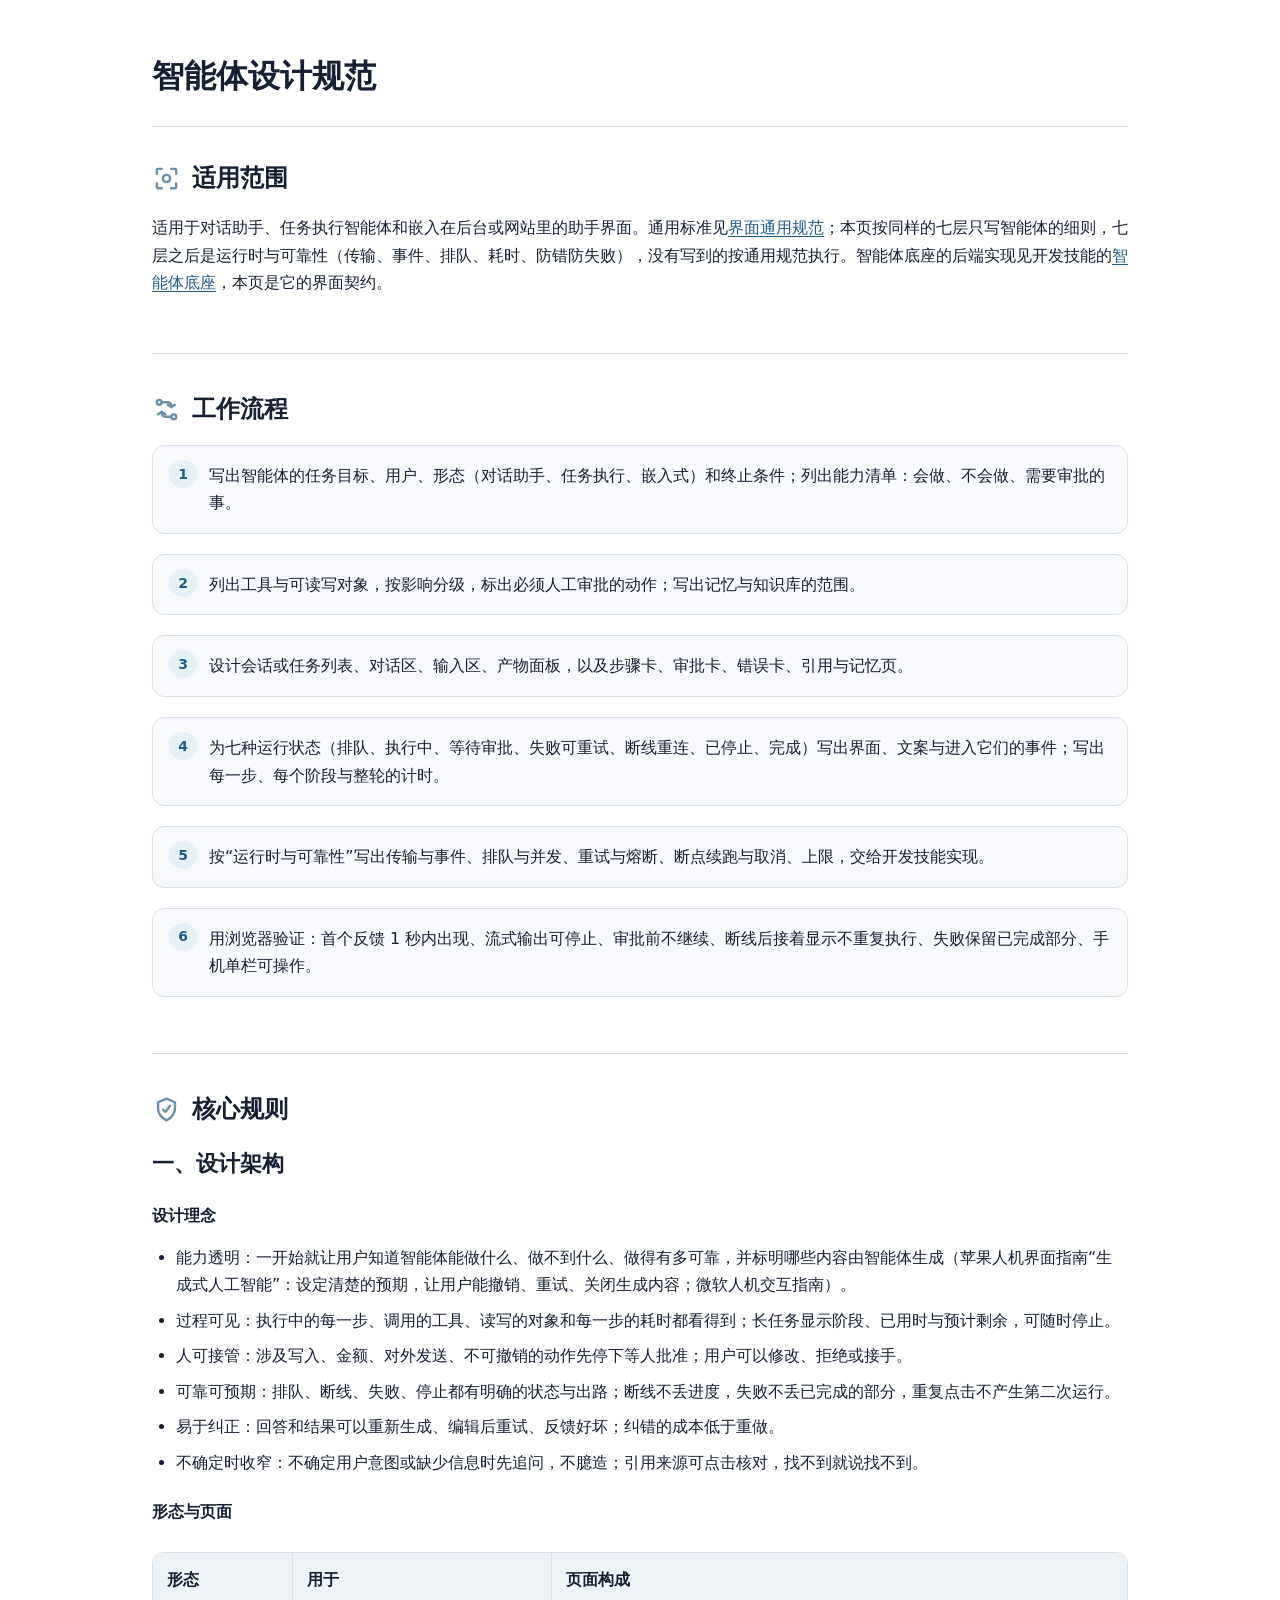
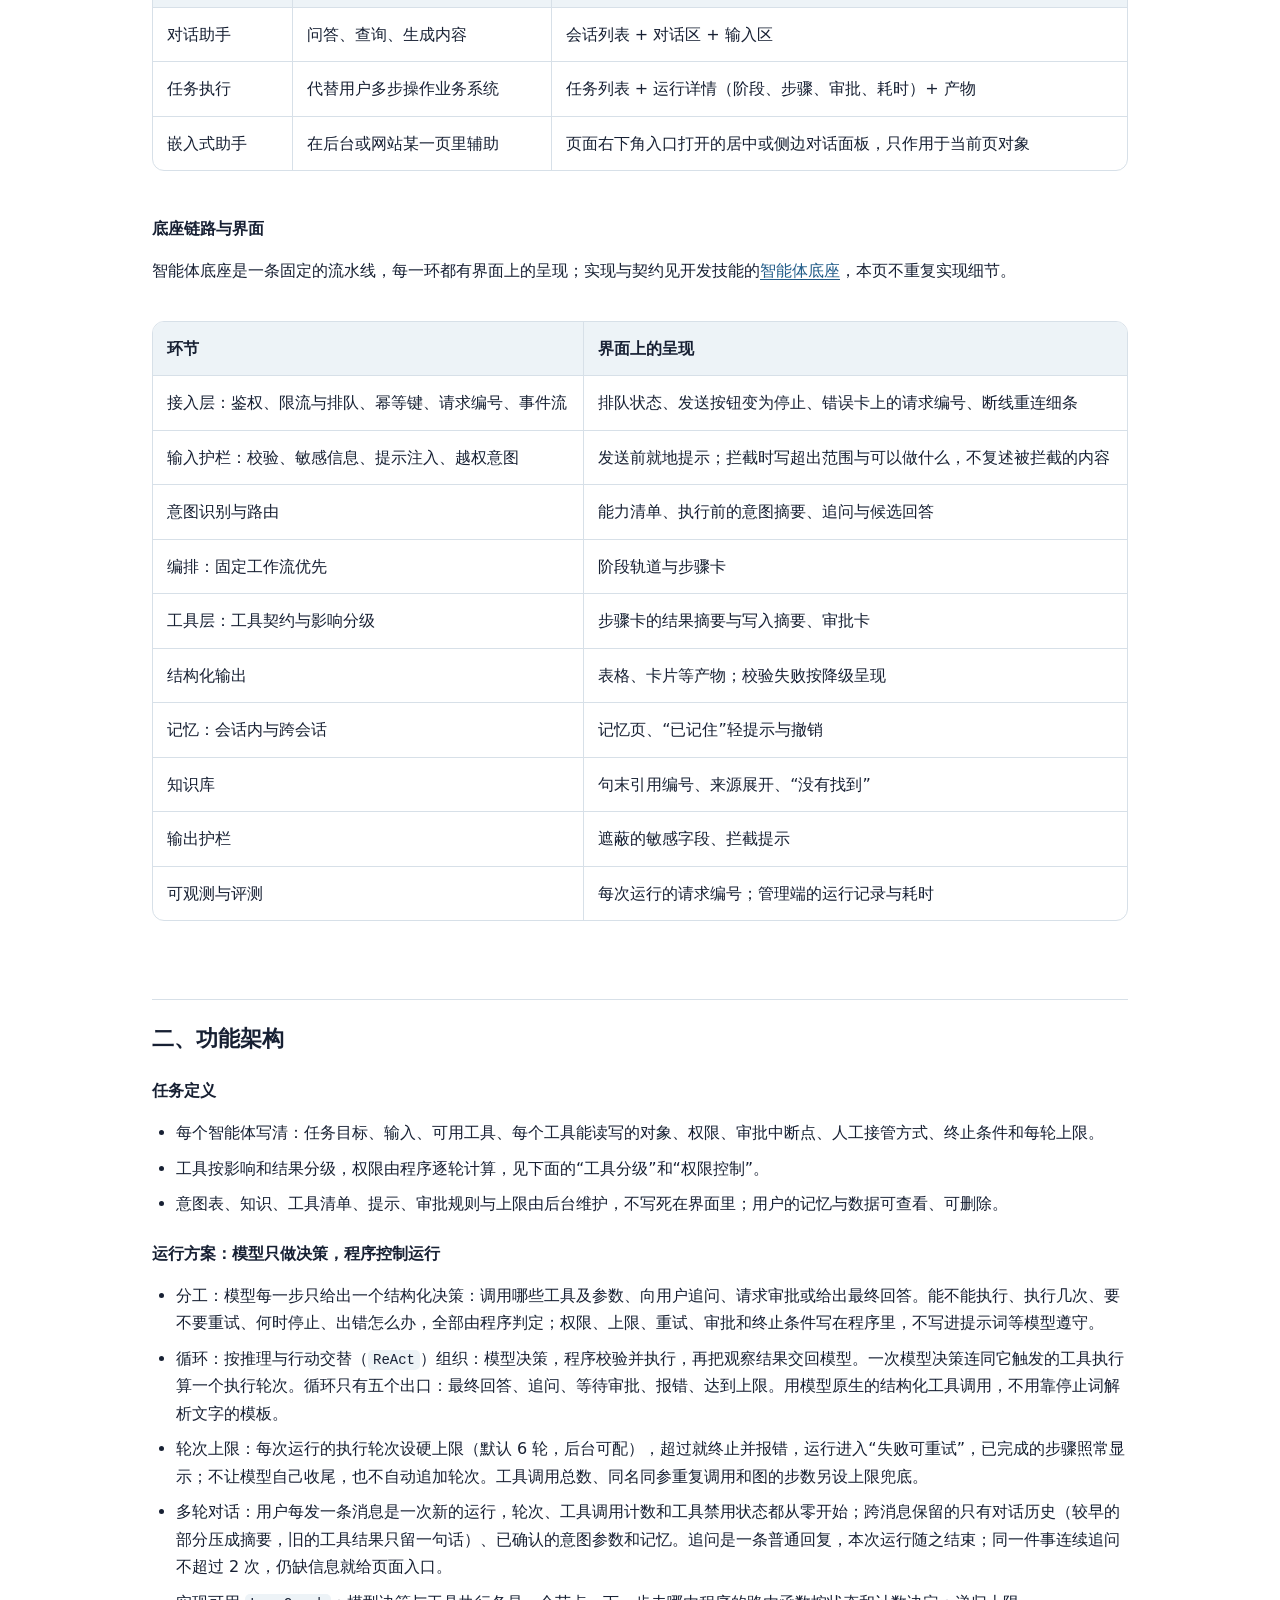
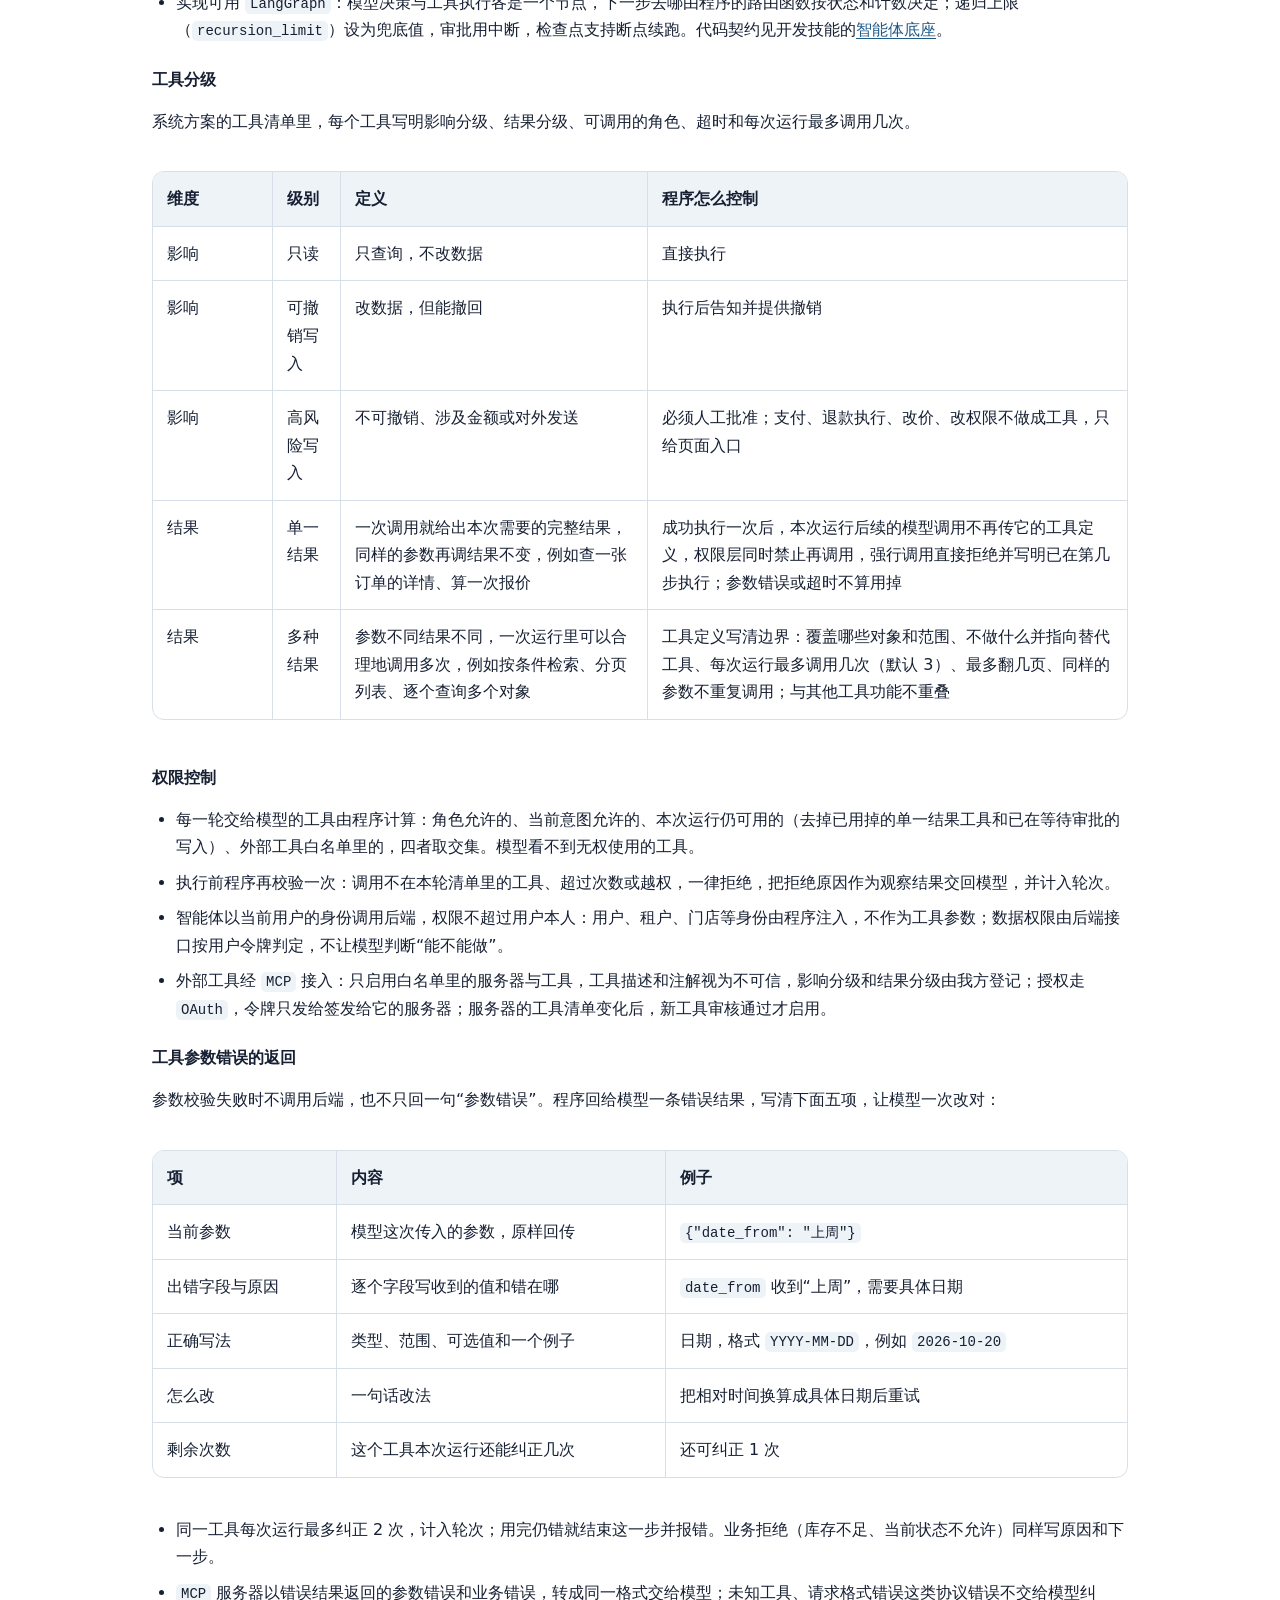
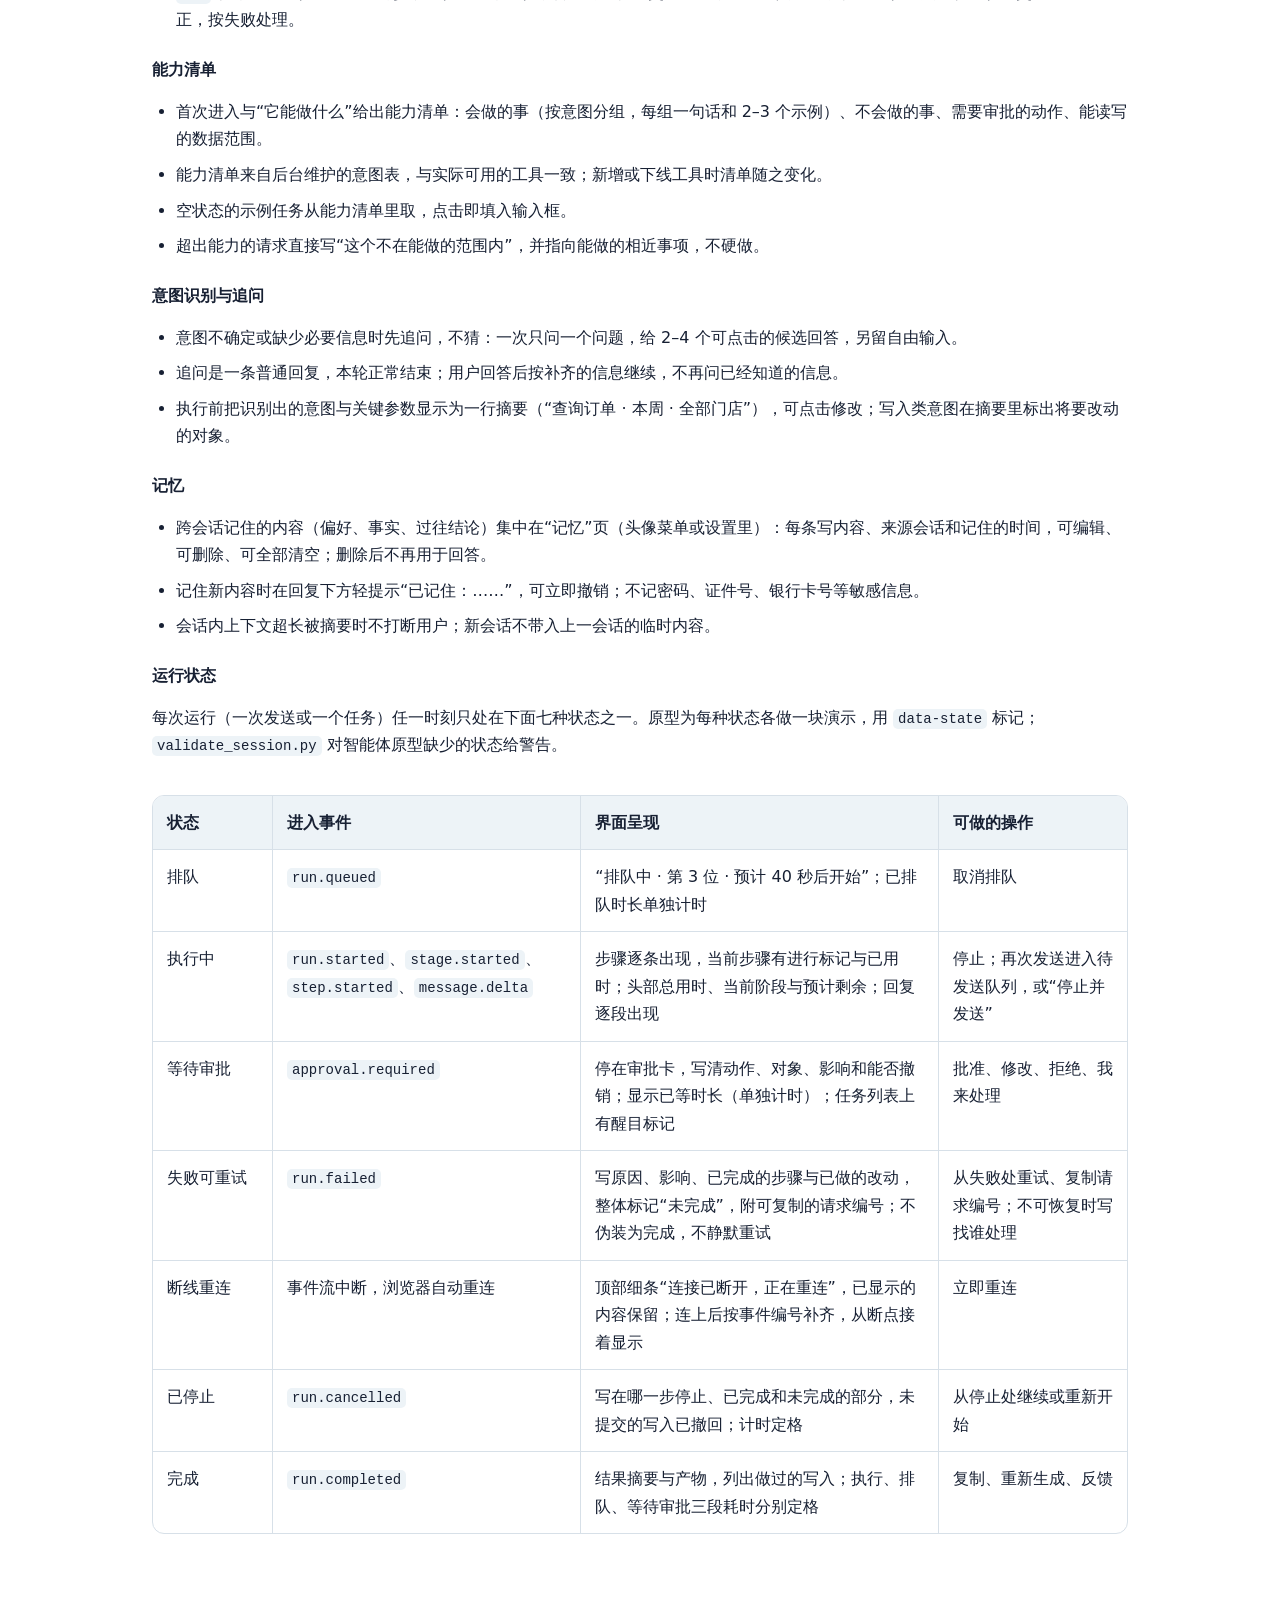
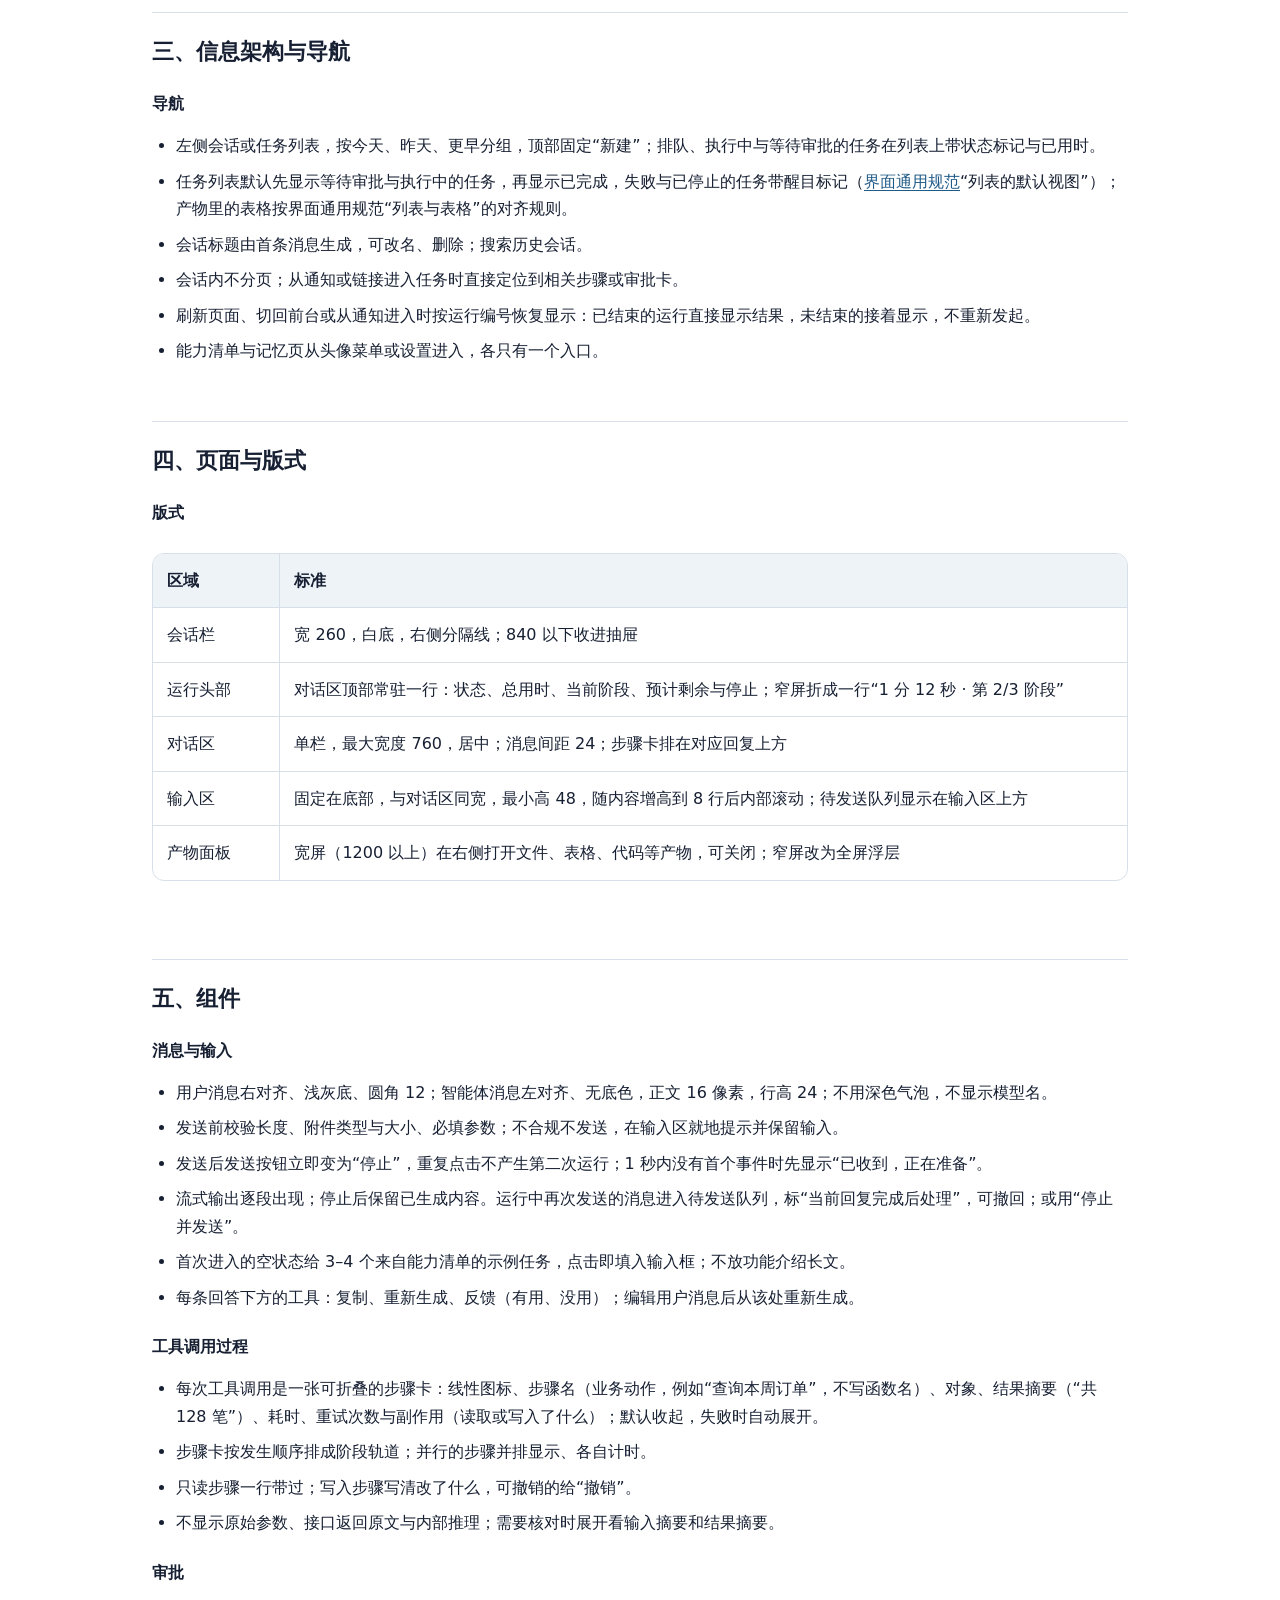
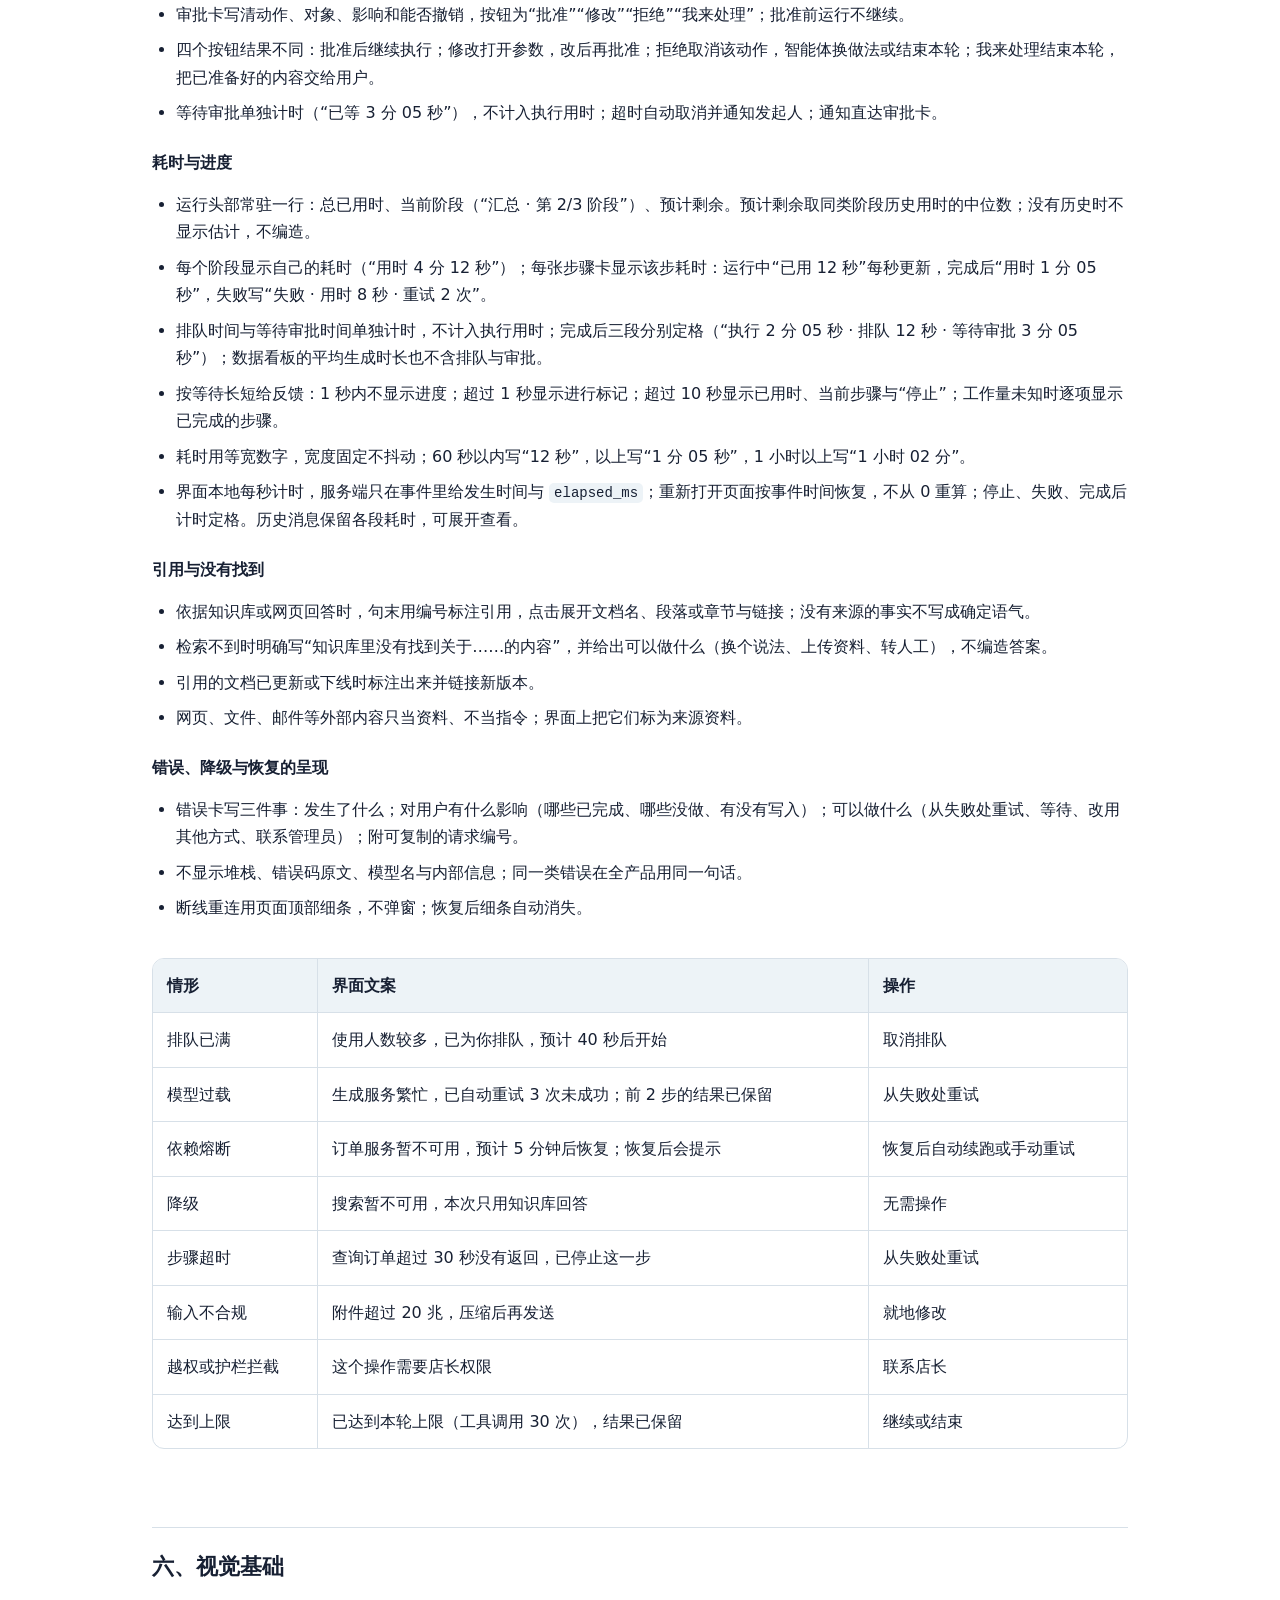
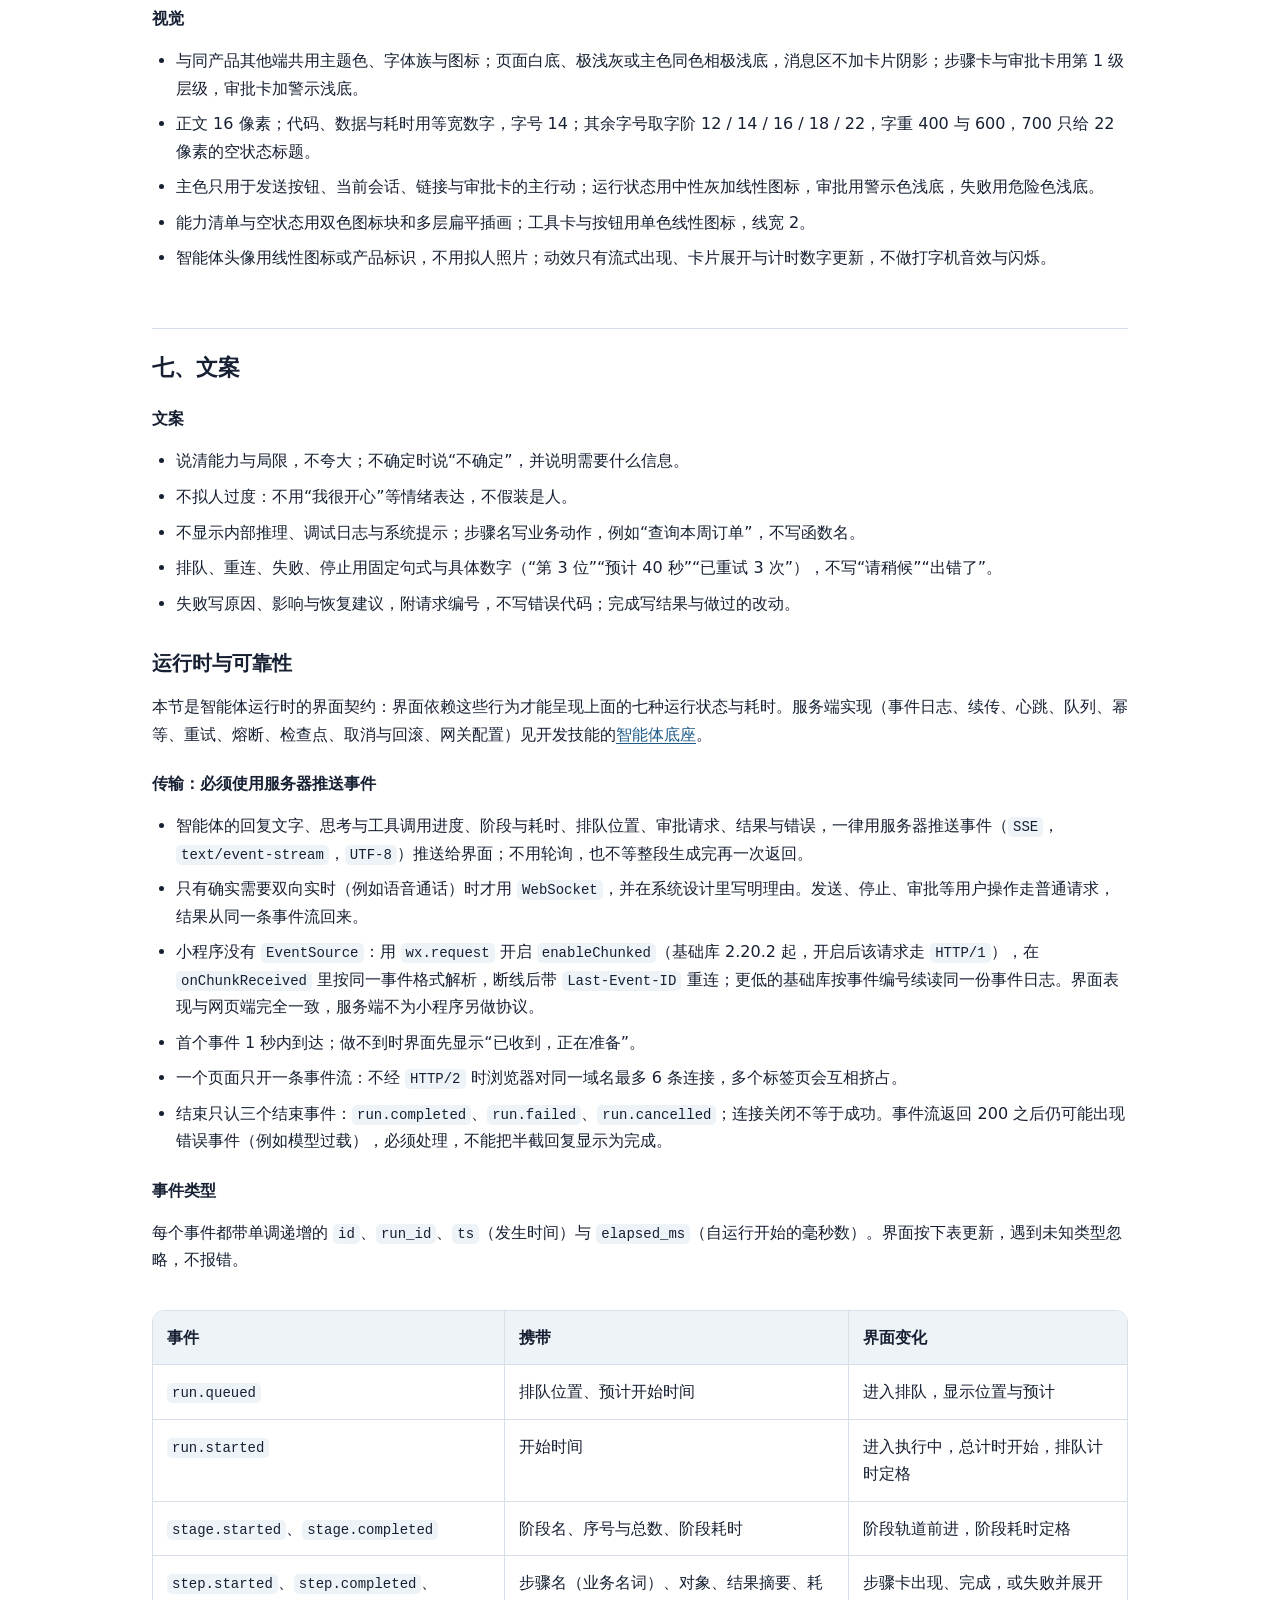
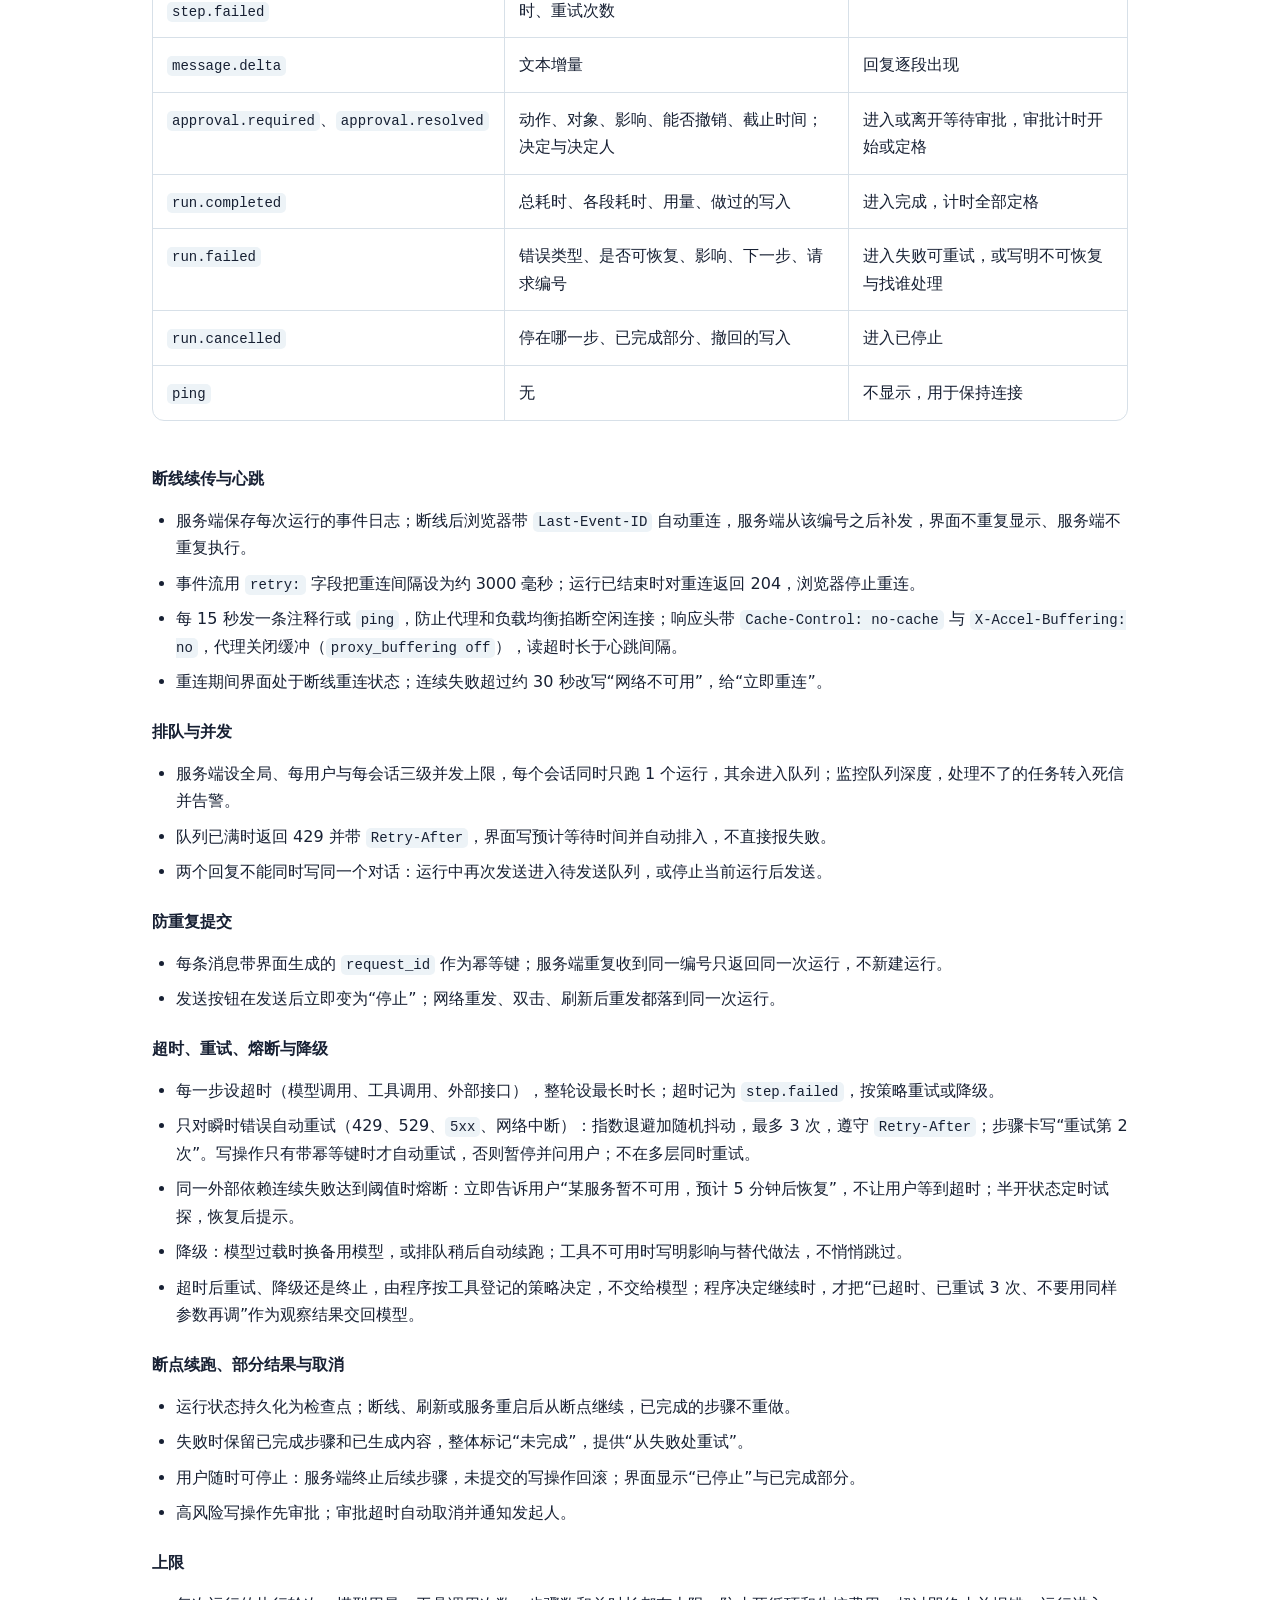
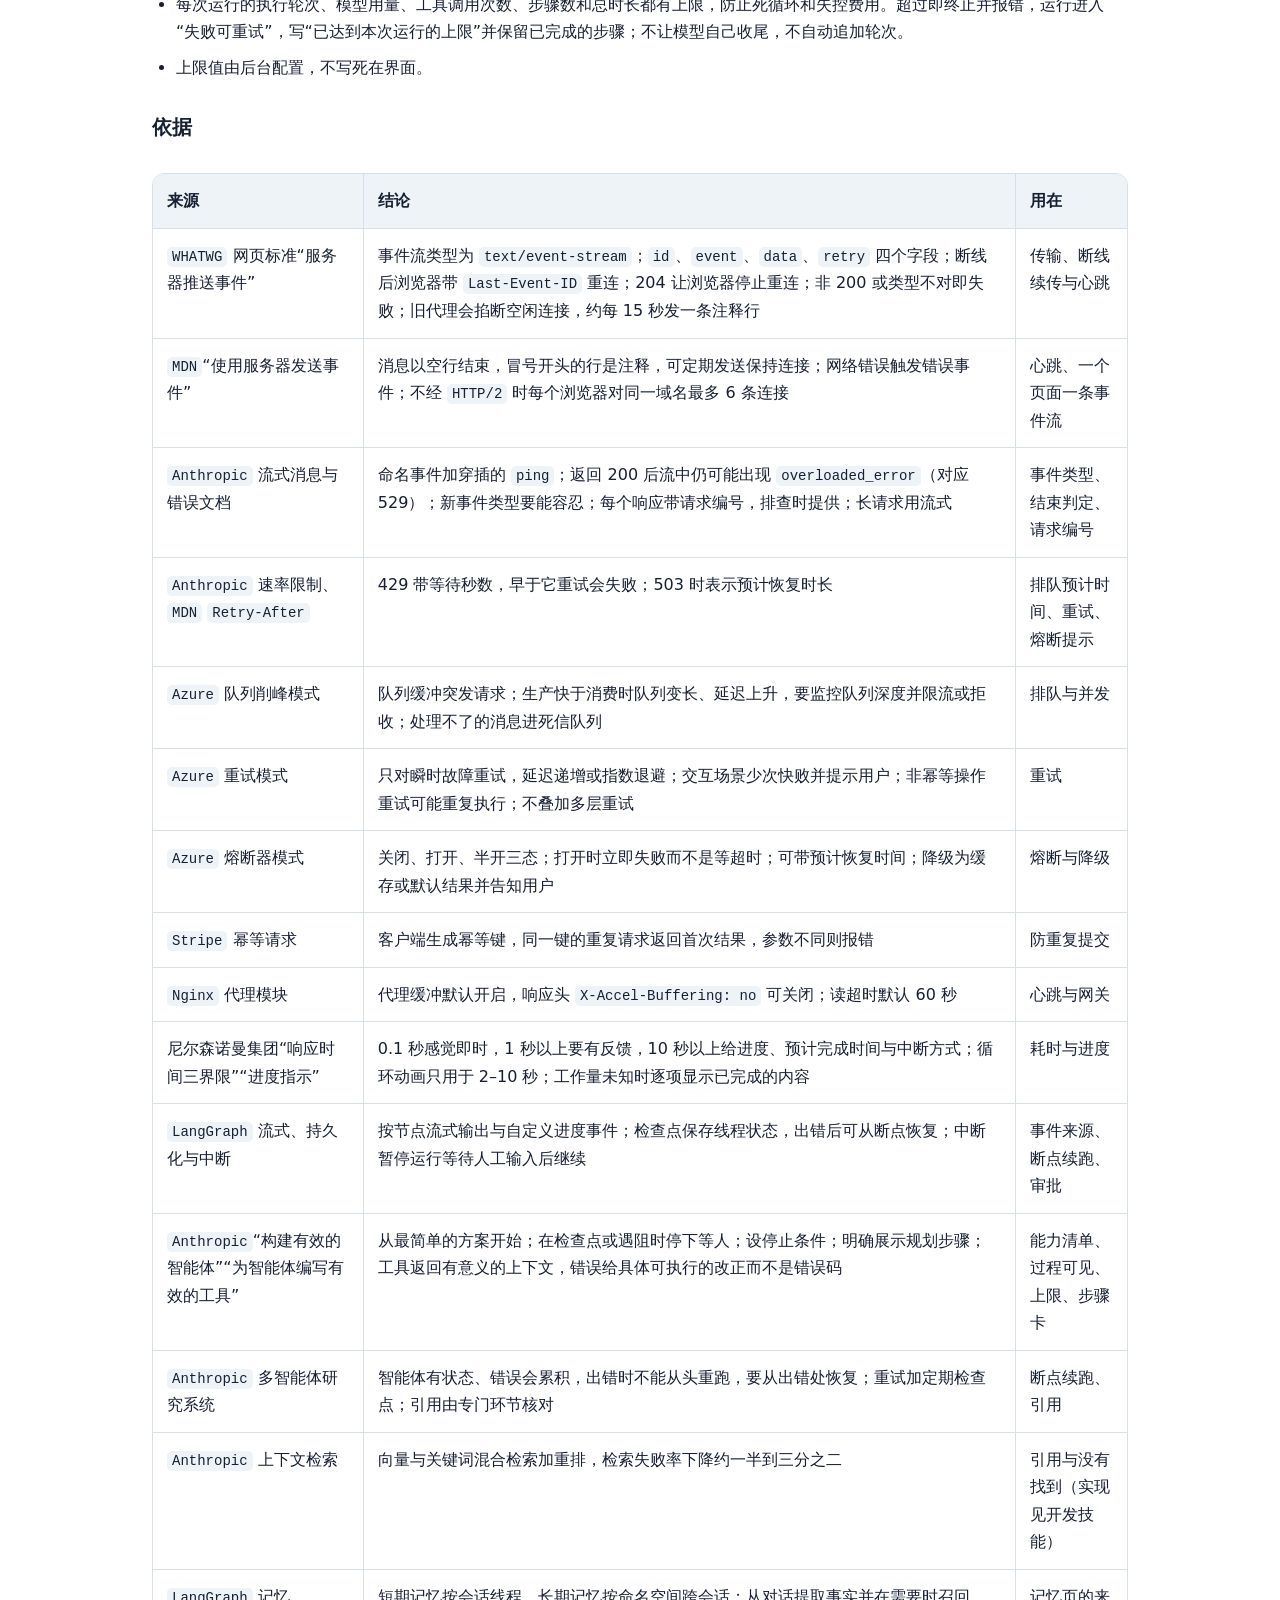
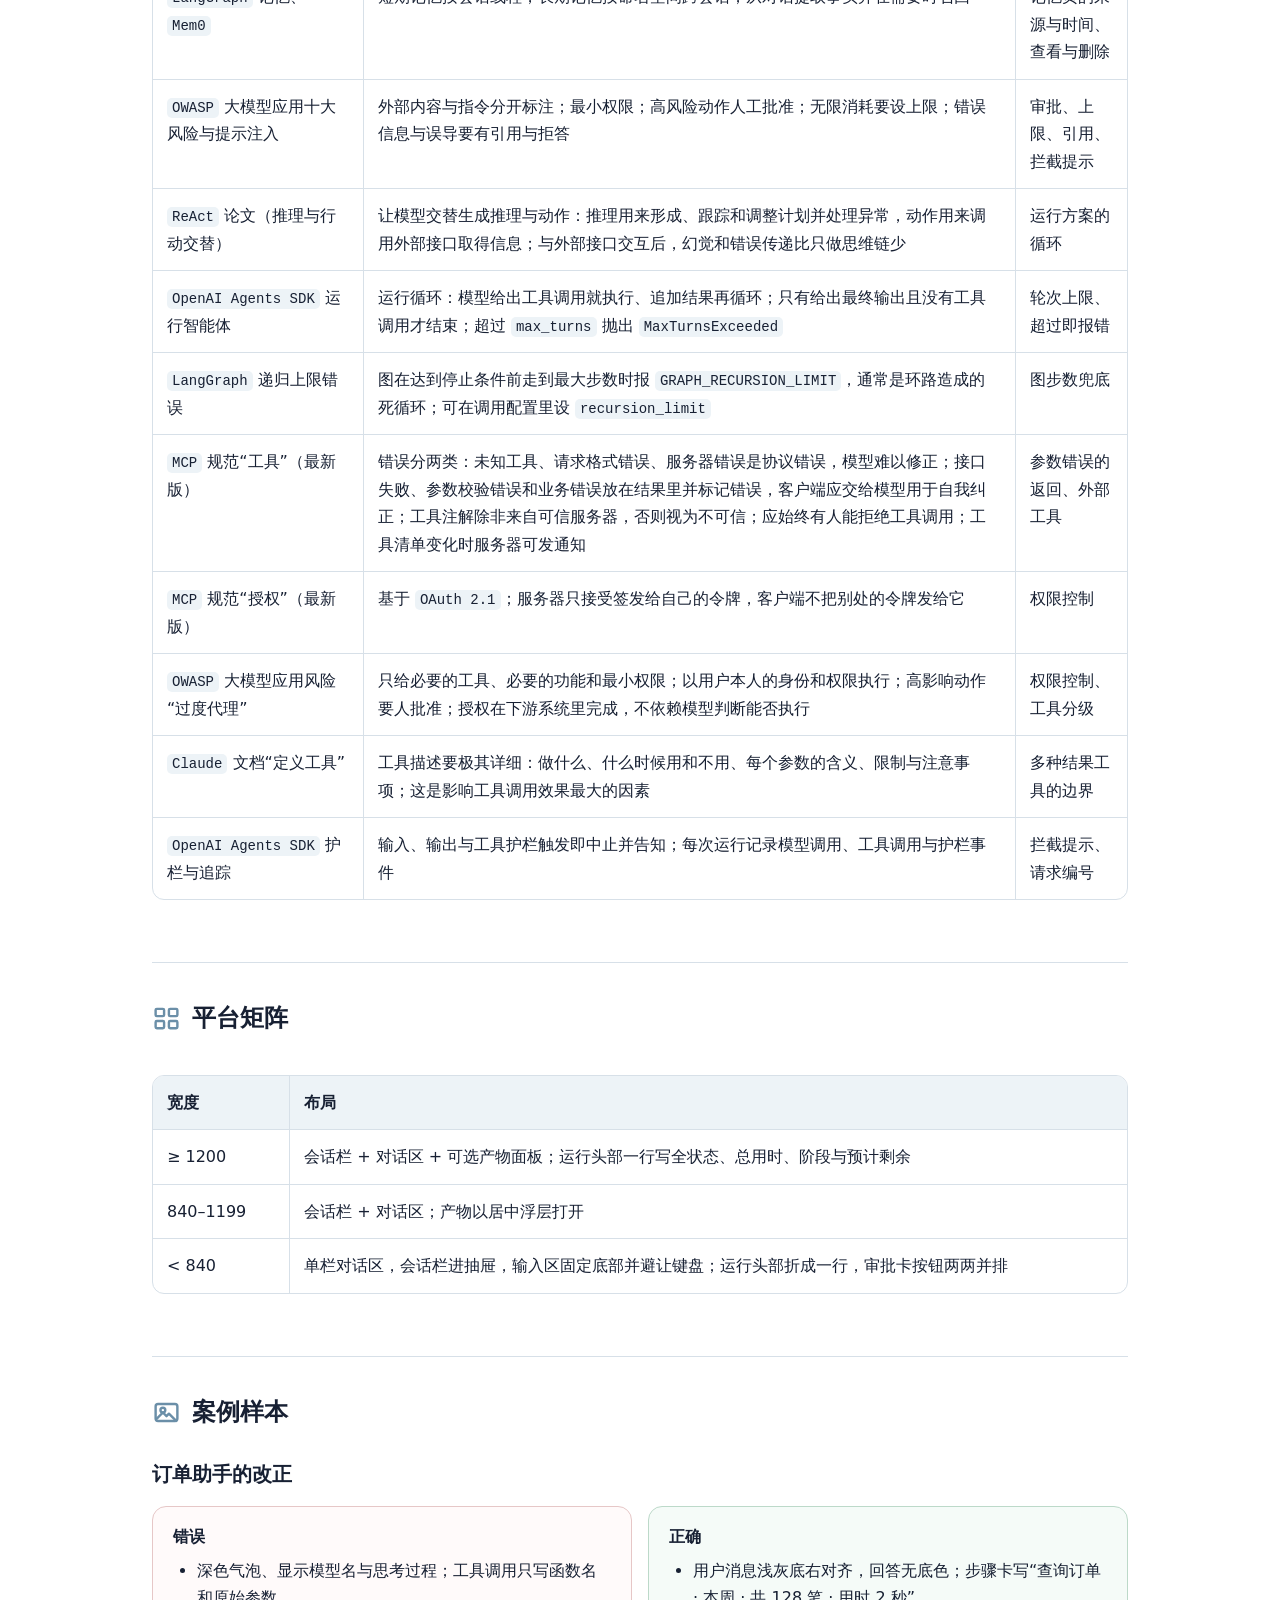
==== commit 8a63ff6e: "Agent run plan: the model decides, the program runs it agent-design.html (功能架构) gains the run plan t" ====
--- a/references/agent-design.html
+++ b/references/agent-design.html
@@ -67,8 +67,45 @@
 <h4>任务定义</h4>
 <ul>
 <li>每个智能体写清：任务目标、输入、可用工具、每个工具能读写的对象、权限、审批中断点、人工接管方式、终止条件和每轮上限。</li>
-<li>工具按影响分级：只读（查询）直接执行；可撤销的写入执行后告知并提供撤销；不可撤销、涉及金额或对外发送的动作必须人工批准。</li>
+<li>工具按影响和结果分级，权限由程序逐轮计算，见下面的“工具分级”和“权限控制”。</li>
 <li>意图表、知识、工具清单、提示、审批规则与上限由后台维护，不写死在界面里；用户的记忆与数据可查看、可删除。</li>
+</ul>
+<h4>运行方案：模型只做决策，程序控制运行</h4>
+<ul>
+<li>分工：模型每一步只给出一个结构化决策：调用哪些工具及参数、向用户追问、请求审批或给出最终回答。能不能执行、执行几次、要不要重试、何时停止、出错怎么办，全部由程序判定；权限、上限、重试、审批和终止条件写在程序里，不写进提示词等模型遵守。</li>
+<li>循环：按推理与行动交替（<code>ReAct</code>）组织：模型决策，程序校验并执行，再把观察结果交回模型。一次模型决策连同它触发的工具执行算一个执行轮次。循环只有五个出口：最终回答、追问、等待审批、报错、达到上限。用模型原生的结构化工具调用，不用靠停止词解析文字的模板。</li>
+<li>轮次上限：每次运行的执行轮次设硬上限（默认 6 轮，后台可配），超过就终止并报错，运行进入“失败可重试”，已完成的步骤照常显示；不让模型自己收尾，也不自动追加轮次。工具调用总数、同名同参重复调用和图的步数另设上限兜底。</li>
+<li>多轮对话：用户每发一条消息是一次新的运行，轮次、工具调用计数和工具禁用状态都从零开始；跨消息保留的只有对话历史（较早的部分压成摘要，旧的工具结果只留一句话）、已确认的意图参数和记忆。追问是一条普通回复，本次运行随之结束；同一件事连续追问不超过 2 次，仍缺信息就给页面入口。</li>
+<li>实现可用 <code>LangGraph</code>：模型决策与工具执行各是一个节点，下一步去哪由程序的路由函数按状态和计数决定；递归上限（<code>recursion_limit</code>）设为兜底值，审批用中断，检查点支持断点续跑。代码契约见开发技能的<a href="https://github.com/luzern0414/Luz-Dev/blob/master/references/agent-foundation.md">智能体底座</a>。</li>
+</ul>
+<h4>工具分级</h4>
+<p>系统方案的工具清单里，每个工具写明影响分级、结果分级、可调用的角色、超时和每次运行最多调用几次。</p>
+<div class="table-wrap"><table><thead><tr><th>维度</th><th>级别</th><th>定义</th><th>程序怎么控制</th></tr></thead><tbody>
+<tr><td>影响</td><td>只读</td><td>只查询，不改数据</td><td>直接执行</td></tr>
+<tr><td>影响</td><td>可撤销写入</td><td>改数据，但能撤回</td><td>执行后告知并提供撤销</td></tr>
+<tr><td>影响</td><td>高风险写入</td><td>不可撤销、涉及金额或对外发送</td><td>必须人工批准；支付、退款执行、改价、改权限不做成工具，只给页面入口</td></tr>
+<tr><td>结果</td><td>单一结果</td><td>一次调用就给出本次需要的完整结果，同样的参数再调结果不变，例如查一张订单的详情、算一次报价</td><td>成功执行一次后，本次运行后续的模型调用不再传它的工具定义，权限层同时禁止再调用，强行调用直接拒绝并写明已在第几步执行；参数错误或超时不算用掉</td></tr>
+<tr><td>结果</td><td>多种结果</td><td>参数不同结果不同，一次运行里可以合理地调用多次，例如按条件检索、分页列表、逐个查询多个对象</td><td>工具定义写清边界：覆盖哪些对象和范围、不做什么并指向替代工具、每次运行最多调用几次（默认 3）、最多翻几页、同样的参数不重复调用；与其他工具功能不重叠</td></tr>
+</tbody></table></div>
+<h4>权限控制</h4>
+<ul>
+<li>每一轮交给模型的工具由程序计算：角色允许的、当前意图允许的、本次运行仍可用的（去掉已用掉的单一结果工具和已在等待审批的写入）、外部工具白名单里的，四者取交集。模型看不到无权使用的工具。</li>
+<li>执行前程序再校验一次：调用不在本轮清单里的工具、超过次数或越权，一律拒绝，把拒绝原因作为观察结果交回模型，并计入轮次。</li>
+<li>智能体以当前用户的身份调用后端，权限不超过用户本人：用户、租户、门店等身份由程序注入，不作为工具参数；数据权限由后端接口按用户令牌判定，不让模型判断“能不能做”。</li>
+<li>外部工具经 <code>MCP</code> 接入：只启用白名单里的服务器与工具，工具描述和注解视为不可信，影响分级和结果分级由我方登记；授权走 <code>OAuth</code>，令牌只发给签发给它的服务器；服务器的工具清单变化后，新工具审核通过才启用。</li>
+</ul>
+<h4>工具参数错误的返回</h4>
+<p>参数校验失败时不调用后端，也不只回一句“参数错误”。程序回给模型一条错误结果，写清下面五项，让模型一次改对：</p>
+<div class="table-wrap"><table><thead><tr><th>项</th><th>内容</th><th>例子</th></tr></thead><tbody>
+<tr><td>当前参数</td><td>模型这次传入的参数，原样回传</td><td><code>{"date_from": "上周"}</code></td></tr>
+<tr><td>出错字段与原因</td><td>逐个字段写收到的值和错在哪</td><td><code>date_from</code> 收到“上周”，需要具体日期</td></tr>
+<tr><td>正确写法</td><td>类型、范围、可选值和一个例子</td><td>日期，格式 <code>YYYY-MM-DD</code>，例如 <code>2026-10-20</code></td></tr>
+<tr><td>怎么改</td><td>一句话改法</td><td>把相对时间换算成具体日期后重试</td></tr>
+<tr><td>剩余次数</td><td>这个工具本次运行还能纠正几次</td><td>还可纠正 1 次</td></tr>
+</tbody></table></div>
+<ul>
+<li>同一工具每次运行最多纠正 2 次，计入轮次；用完仍错就结束这一步并报错。业务拒绝（库存不足、当前状态不允许）同样写原因和下一步。</li>
+<li><code>MCP</code> 服务器以错误结果返回的参数错误和业务错误，转成同一格式交给模型；未知工具、请求格式错误这类协议错误不交给模型纠正，按失败处理。</li>
 </ul>
 <h4>能力清单</h4>
 <ul>
@@ -241,6 +278,7 @@
 <li>只对瞬时错误自动重试（429、529、<code>5xx</code>、网络中断）：指数退避加随机抖动，最多 3 次，遵守 <code>Retry-After</code>；步骤卡写“重试第 2 次”。写操作只有带幂等键时才自动重试，否则暂停并问用户；不在多层同时重试。</li>
 <li>同一外部依赖连续失败达到阈值时熔断：立即告诉用户“某服务暂不可用，预计 5 分钟后恢复”，不让用户等到超时；半开状态定时试探，恢复后提示。</li>
 <li>降级：模型过载时换备用模型，或排队稍后自动续跑；工具不可用时写明影响与替代做法，不悄悄跳过。</li>
+<li>超时后重试、降级还是终止，由程序按工具登记的策略决定，不交给模型；程序决定继续时，才把“已超时、已重试 3 次、不要用同样参数再调”作为观察结果交回模型。</li>
 </ul>
 <h4>断点续跑、部分结果与取消</h4>
 <ul>
@@ -251,7 +289,7 @@
 </ul>
 <h4>上限</h4>
 <ul>
-<li>每轮的模型用量、工具调用次数、步骤数和总时长都有上限，防止死循环和失控费用；达到上限时停止，写“已达到本轮上限”，保留部分结果，可调高后继续。</li>
+<li>每次运行的执行轮次、模型用量、工具调用次数、步骤数和总时长都有上限，防止死循环和失控费用。超过即终止并报错，运行进入“失败可重试”，写“已达到本次运行的上限”并保留已完成的步骤；不让模型自己收尾，不自动追加轮次。</li>
 <li>上限值由后台配置，不写死在界面。</li>
 </ul>
 <h3>依据</h3>
@@ -272,6 +310,13 @@
 <tr><td><code>Anthropic</code> 上下文检索</td><td>向量与关键词混合检索加重排，检索失败率下降约一半到三分之二</td><td>引用与没有找到（实现见开发技能）</td></tr>
 <tr><td><code>LangGraph</code> 记忆、<code>Mem0</code></td><td>短期记忆按会话线程，长期记忆按命名空间跨会话；从对话提取事实并在需要时召回</td><td>记忆页的来源与时间、查看与删除</td></tr>
 <tr><td><code>OWASP</code> 大模型应用十大风险与提示注入</td><td>外部内容与指令分开标注；最小权限；高风险动作人工批准；无限消耗要设上限；错误信息与误导要有引用与拒答</td><td>审批、上限、引用、拦截提示</td></tr>
+<tr><td><code>ReAct</code> 论文（推理与行动交替）</td><td>让模型交替生成推理与动作：推理用来形成、跟踪和调整计划并处理异常，动作用来调用外部接口取得信息；与外部接口交互后，幻觉和错误传递比只做思维链少</td><td>运行方案的循环</td></tr>
+<tr><td><code>OpenAI Agents SDK</code> 运行智能体</td><td>运行循环：模型给出工具调用就执行、追加结果再循环；只有给出最终输出且没有工具调用才结束；超过 <code>max_turns</code> 抛出 <code>MaxTurnsExceeded</code></td><td>轮次上限、超过即报错</td></tr>
+<tr><td><code>LangGraph</code> 递归上限错误</td><td>图在达到停止条件前走到最大步数时报 <code>GRAPH_RECURSION_LIMIT</code>，通常是环路造成的死循环；可在调用配置里设 <code>recursion_limit</code></td><td>图步数兜底</td></tr>
+<tr><td><code>MCP</code> 规范“工具”（最新版）</td><td>错误分两类：未知工具、请求格式错误、服务器错误是协议错误，模型难以修正；接口失败、参数校验错误和业务错误放在结果里并标记错误，客户端应交给模型用于自我纠正；工具注解除非来自可信服务器，否则视为不可信；应始终有人能拒绝工具调用；工具清单变化时服务器可发通知</td><td>参数错误的返回、外部工具</td></tr>
+<tr><td><code>MCP</code> 规范“授权”（最新版）</td><td>基于 <code>OAuth 2.1</code>；服务器只接受签发给自己的令牌，客户端不把别处的令牌发给它</td><td>权限控制</td></tr>
+<tr><td><code>OWASP</code> 大模型应用风险“过度代理”</td><td>只给必要的工具、必要的功能和最小权限；以用户本人的身份和权限执行；高影响动作要人批准；授权在下游系统里完成，不依赖模型判断能否执行</td><td>权限控制、工具分级</td></tr>
+<tr><td><code>Claude</code> 文档“定义工具”</td><td>工具描述要极其详细：做什么、什么时候用和不用、每个参数的含义、限制与注意事项；这是影响工具调用效果最大的因素</td><td>多种结果工具的边界</td></tr>
 <tr><td><code>OpenAI Agents SDK</code> 护栏与追踪</td><td>输入、输出与工具护栏触发即中止并告知；每次运行记录模型调用、工具调用与护栏事件</td><td>拦截提示、请求编号</td></tr>
 </tbody></table></div>
 </section>
@@ -338,6 +383,7 @@
 <li>排队不显示位置与预计时间、运行中再次发送造成两个回复同时写一个对话、重复点击产生两次运行：退回设计。</li>
 <li>超过 10 秒的运行或步骤看不到已用时或不能停止、排队或等待审批计入执行用时、没有历史数据却显示预计时间：退回设计。</li>
 <li>自动重试没有幂等键的写操作、重试不遵守 <code>Retry-After</code>、熔断时让用户等到超时、没有上限：退回设计。</li>
+<li>由模型决定能否执行或何时停止、没有执行轮次硬上限或超过后让模型自己收尾、单一结果工具成功后还能再调、多种结果工具没写边界与次数、权限交给模型判断、参数错误只回一句错误：退回设计。</li>
 <li>没有能力清单、意图不确定时不追问而猜测、记忆不可查看或不可删除、知识库回答没有引用或检索不到时编造：退回设计。</li>
 <li>错误不写影响与下一步、没有可复制的请求编号、界面显示模型名、内部推理、调试日志、堆栈或函数名：退回修改。</li>
 <li>生成中不能停止、工具调用不可见、引用来源不可核对：退回设计。</li>
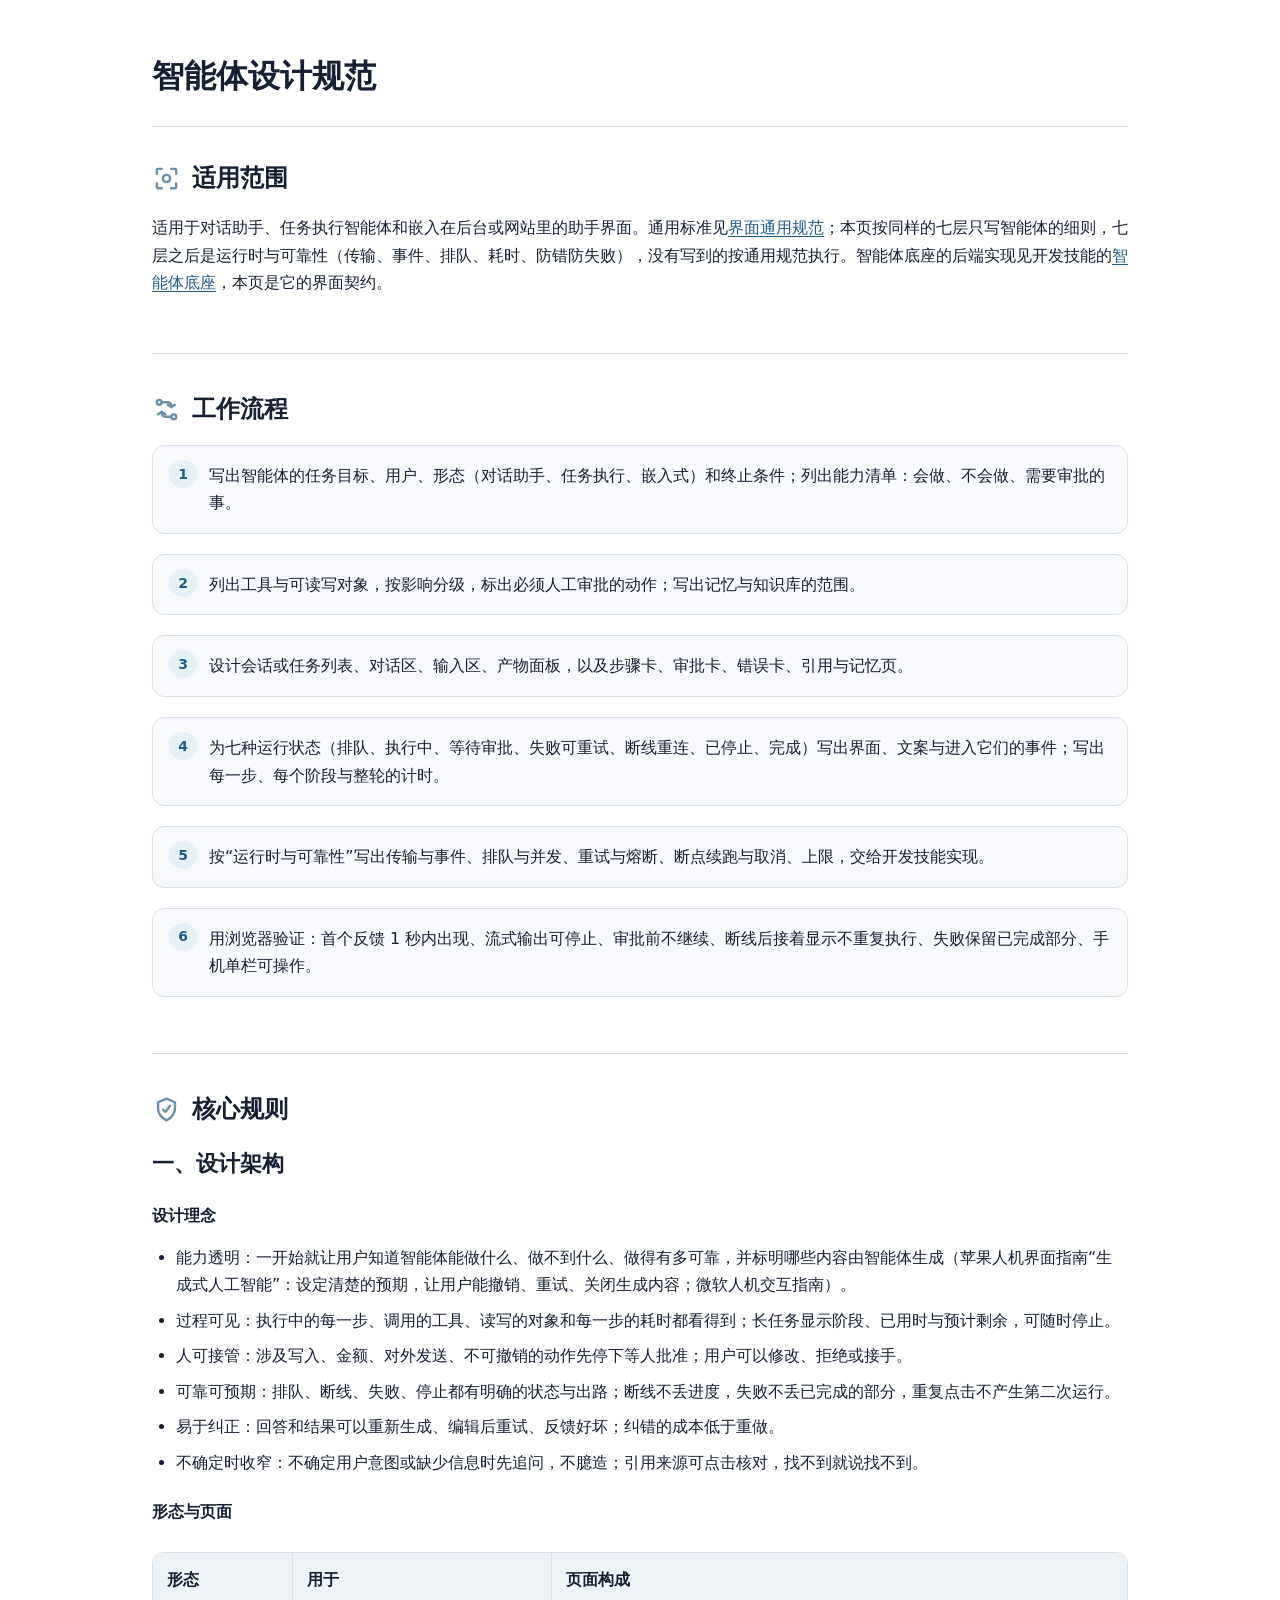
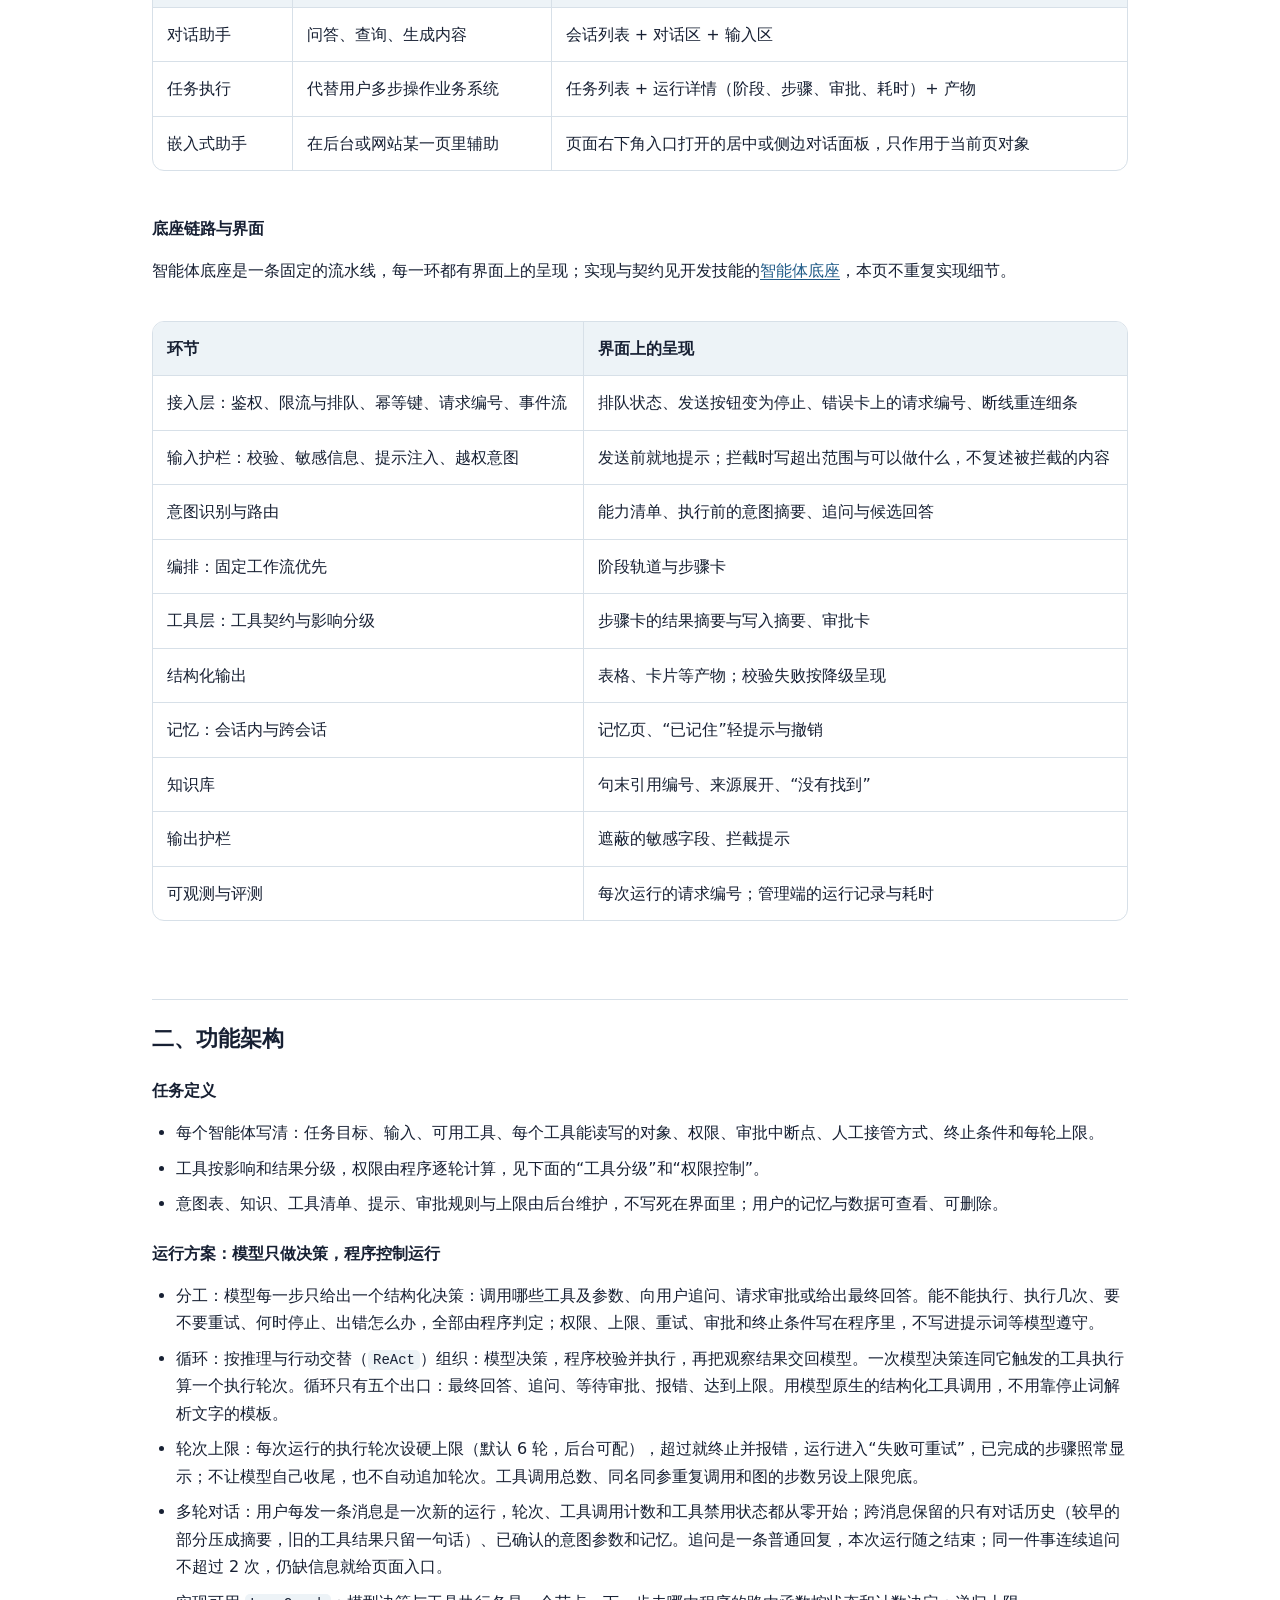
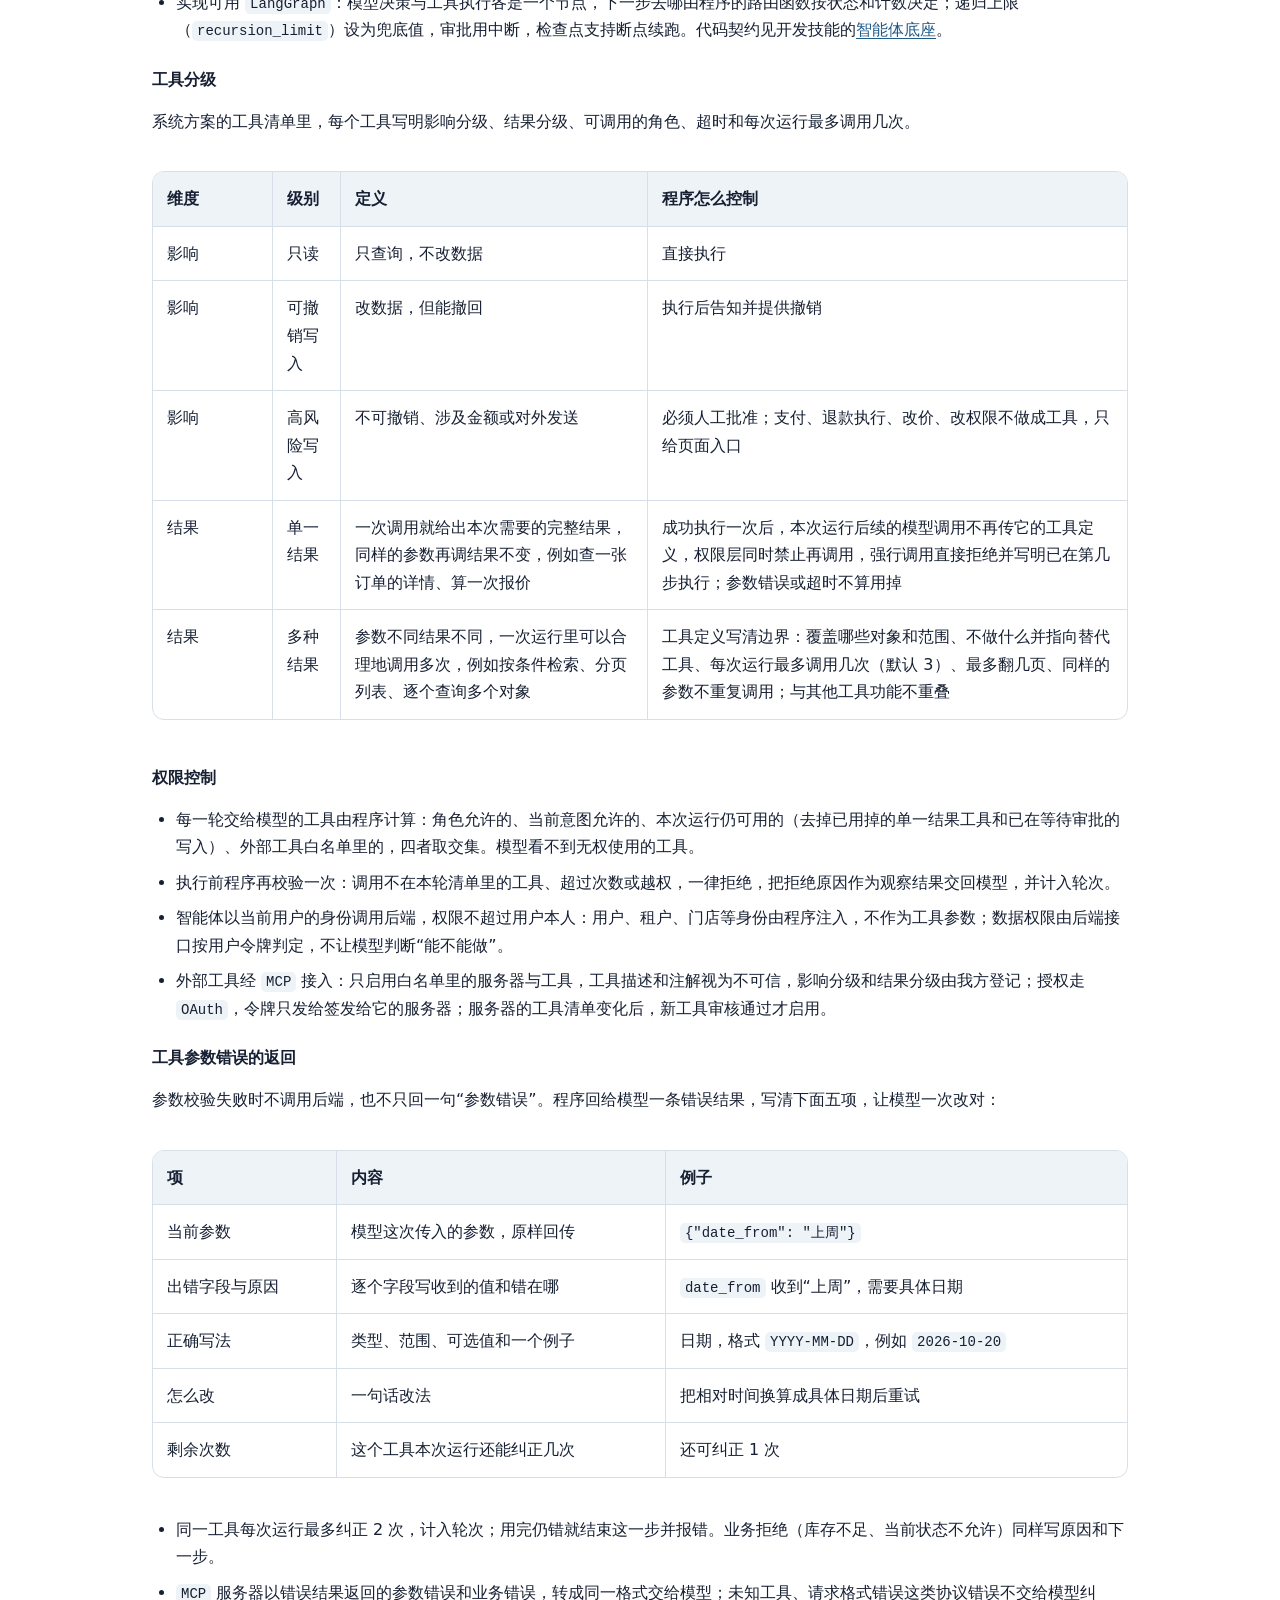
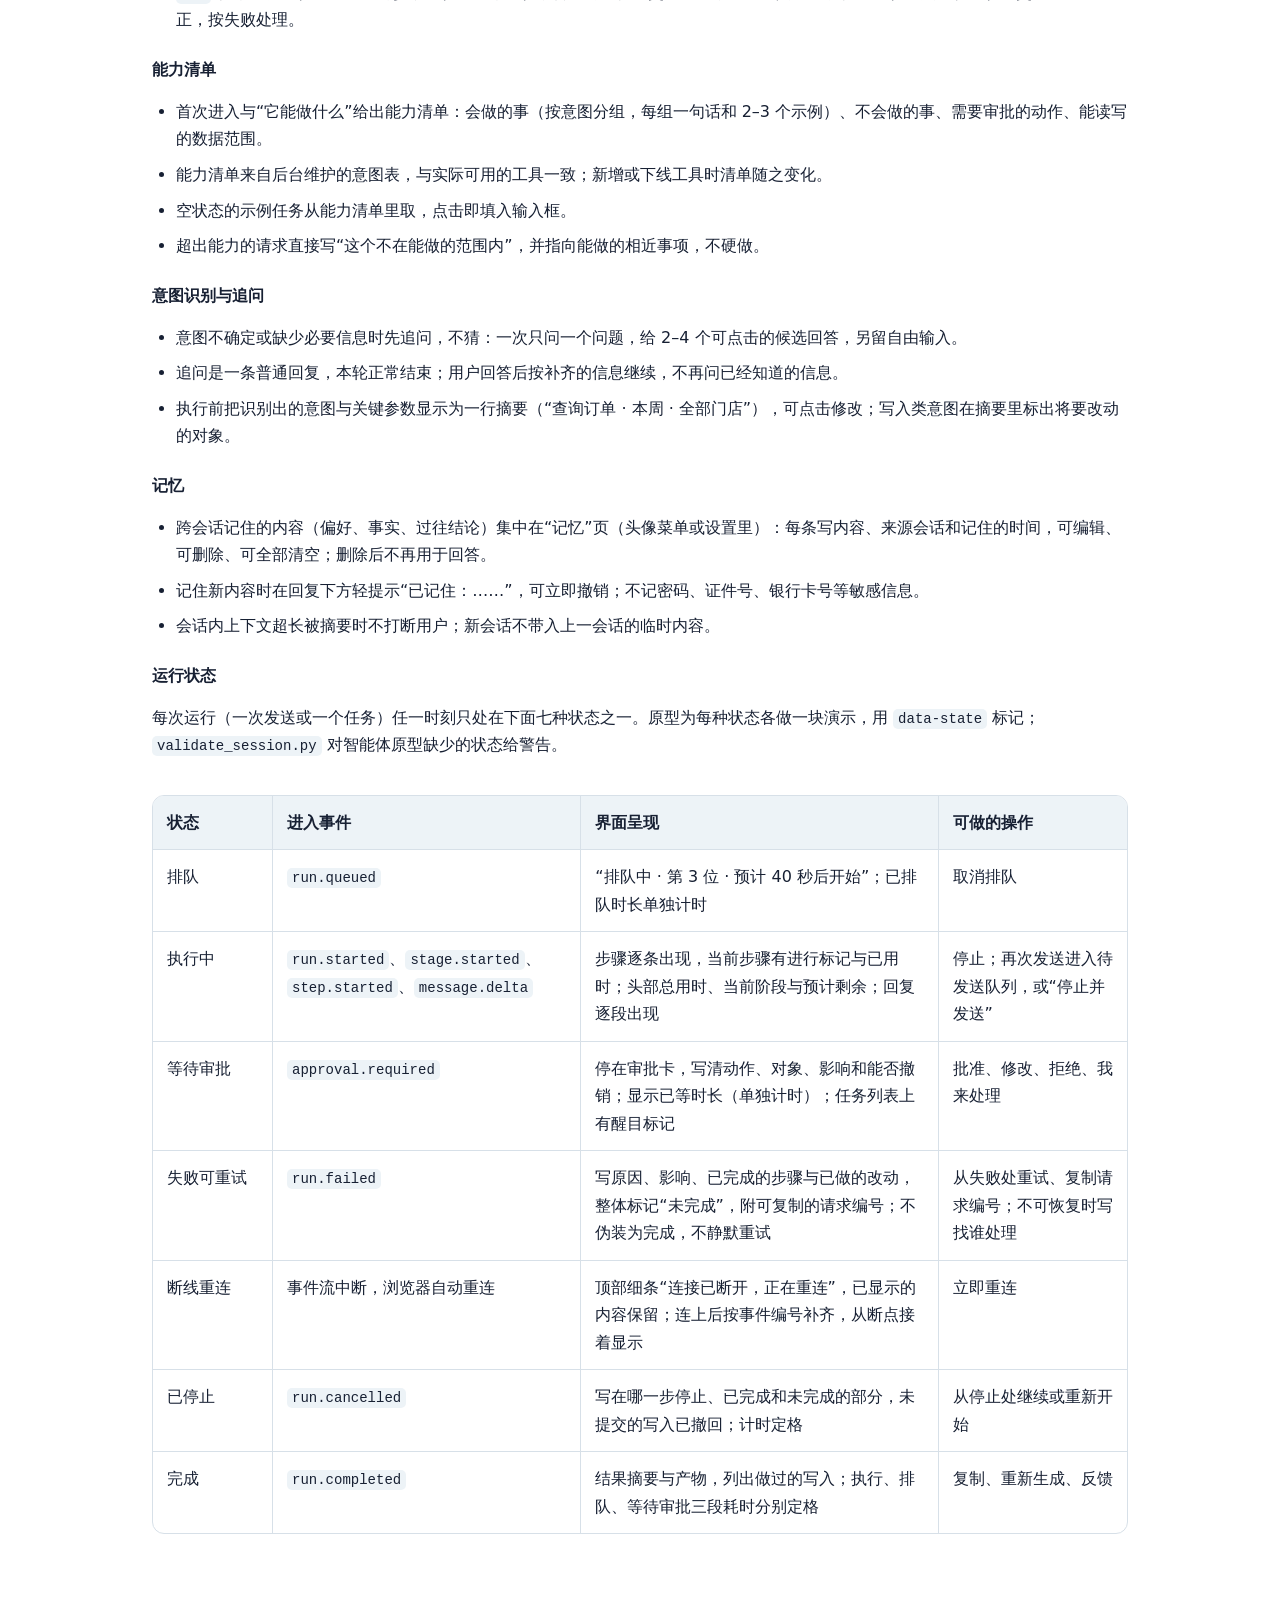
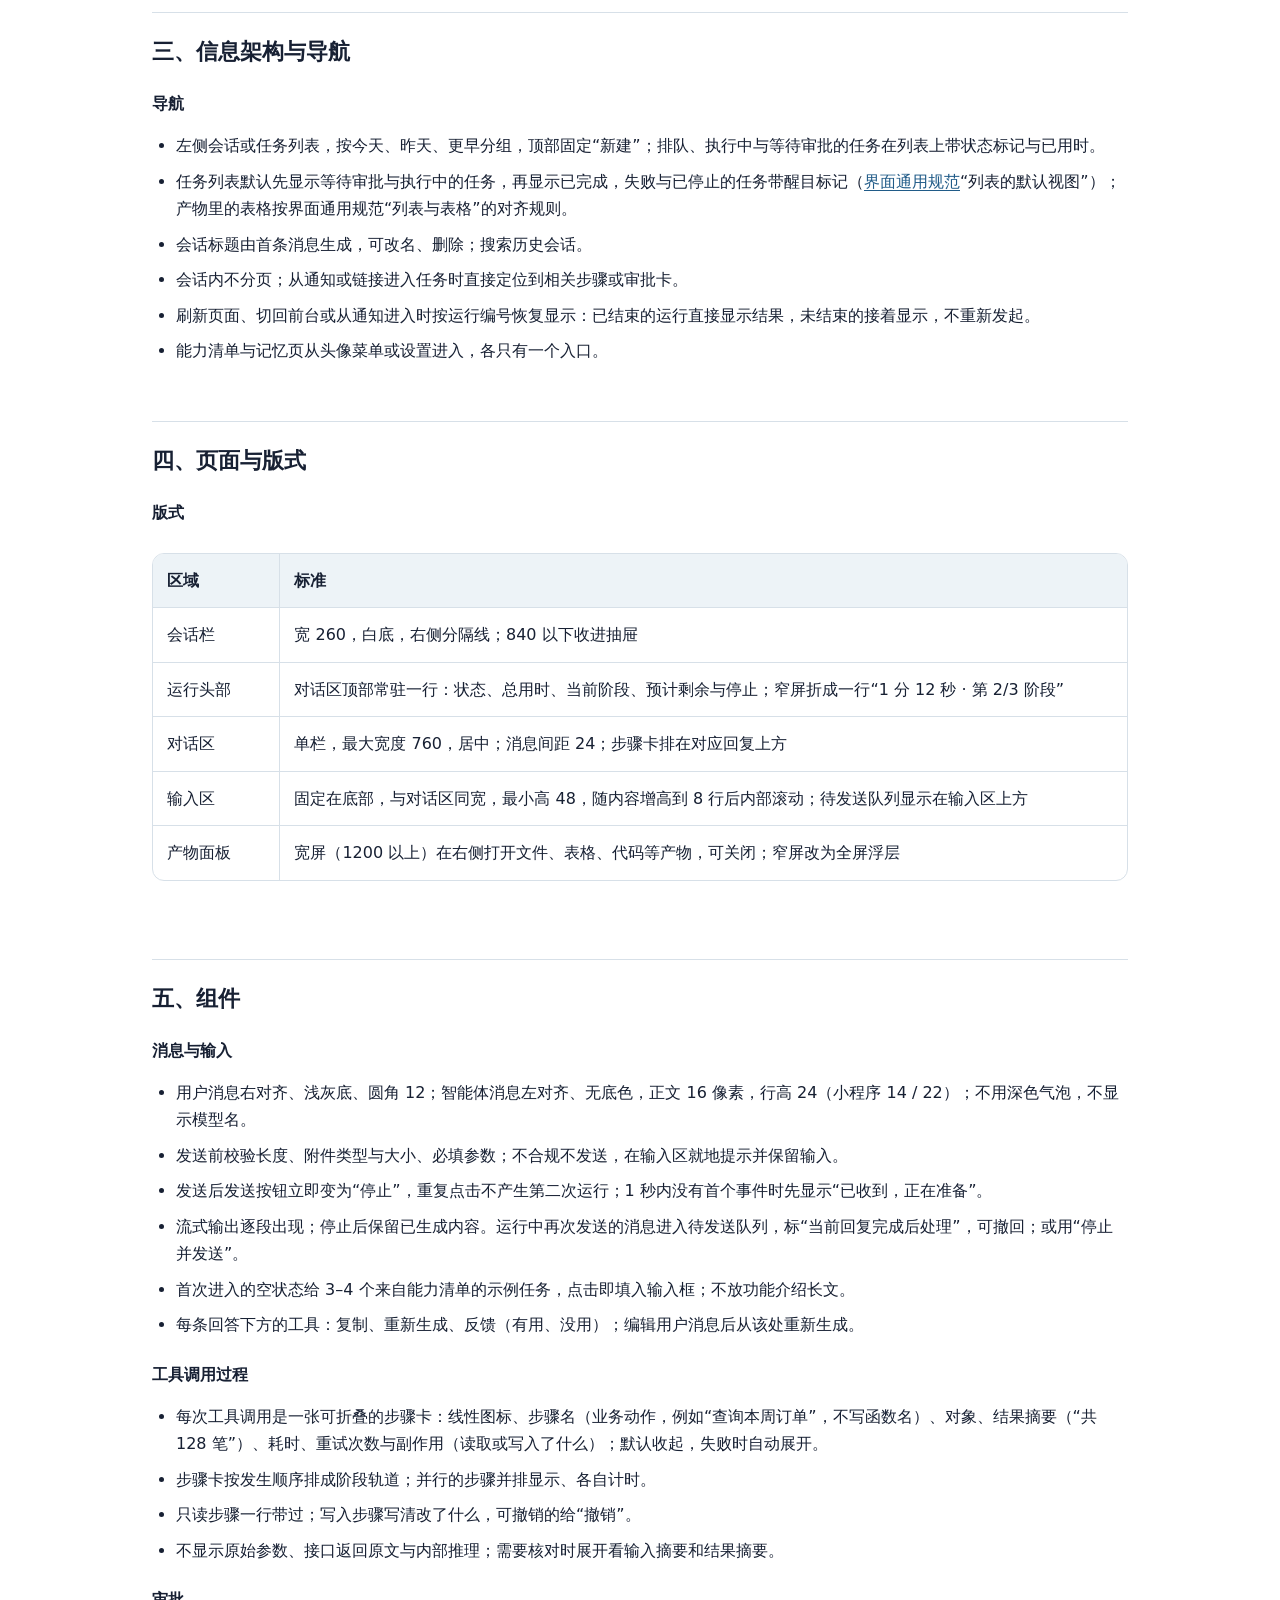
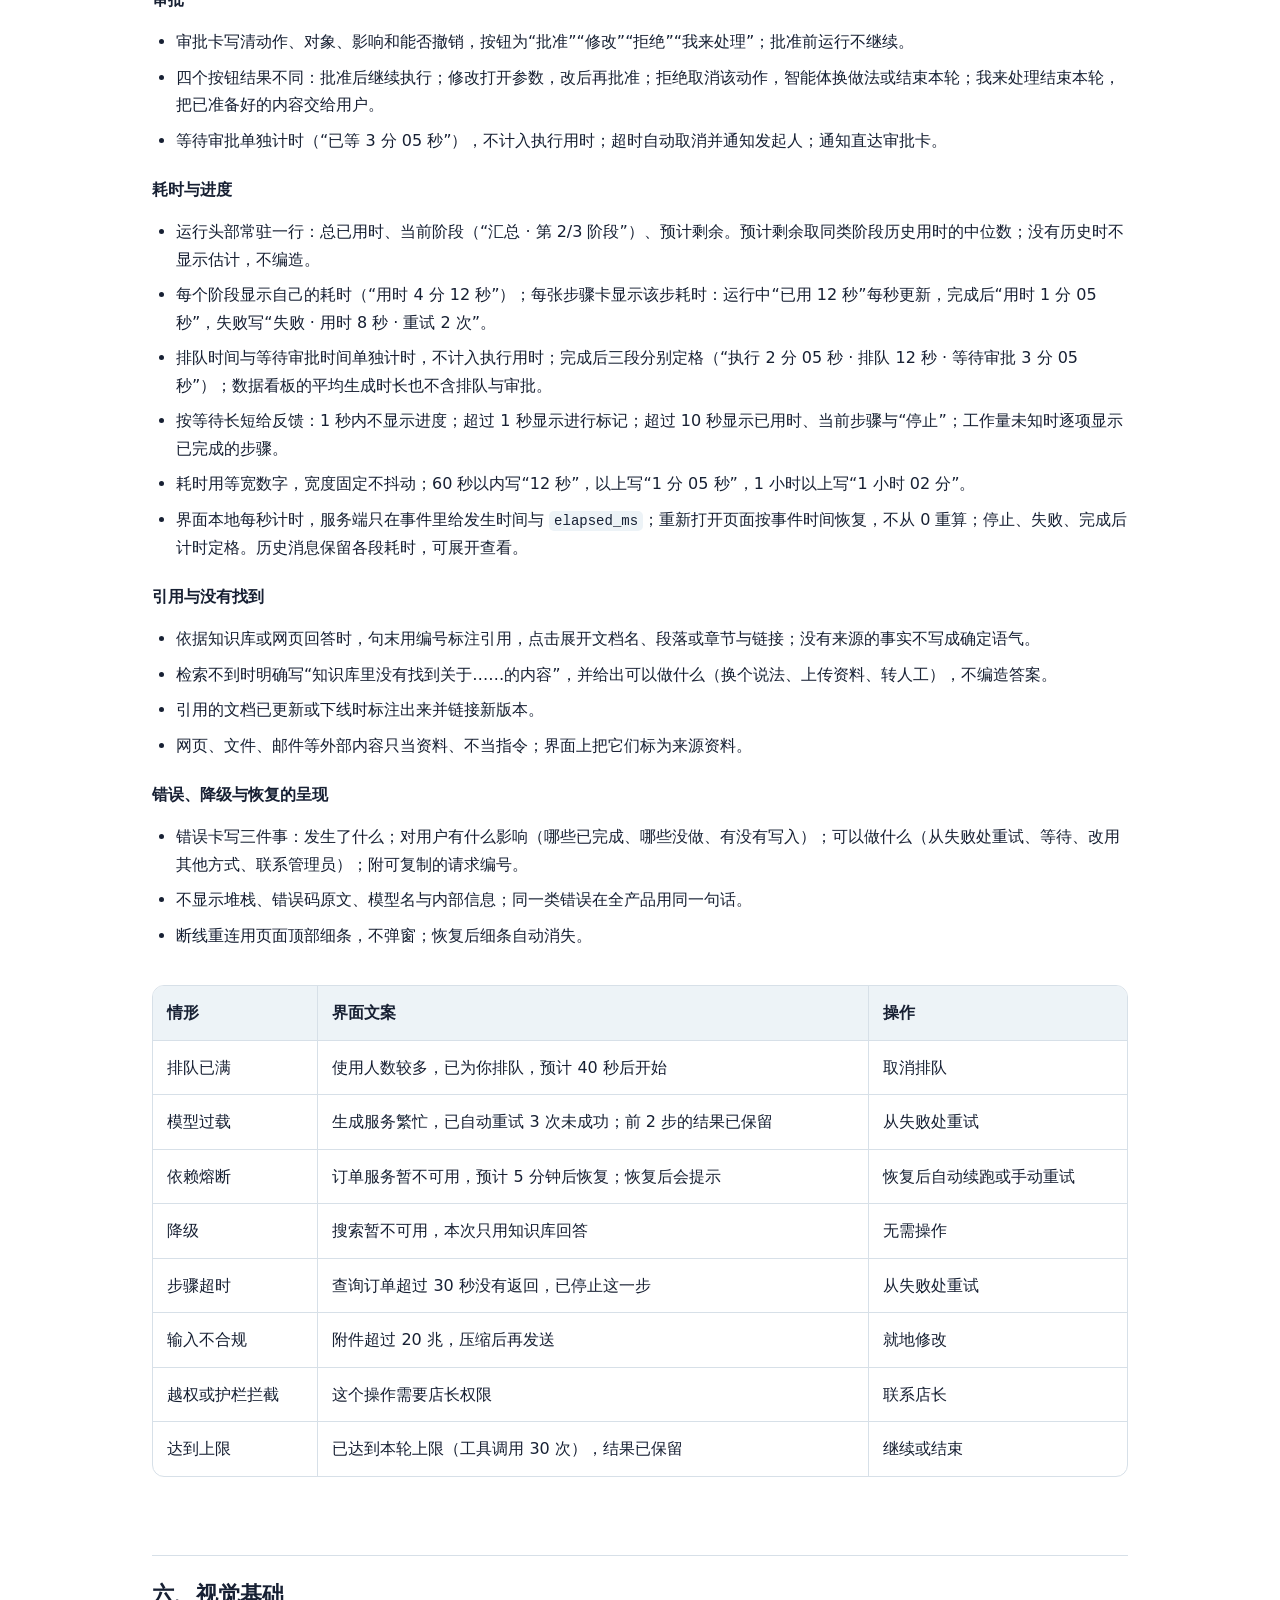
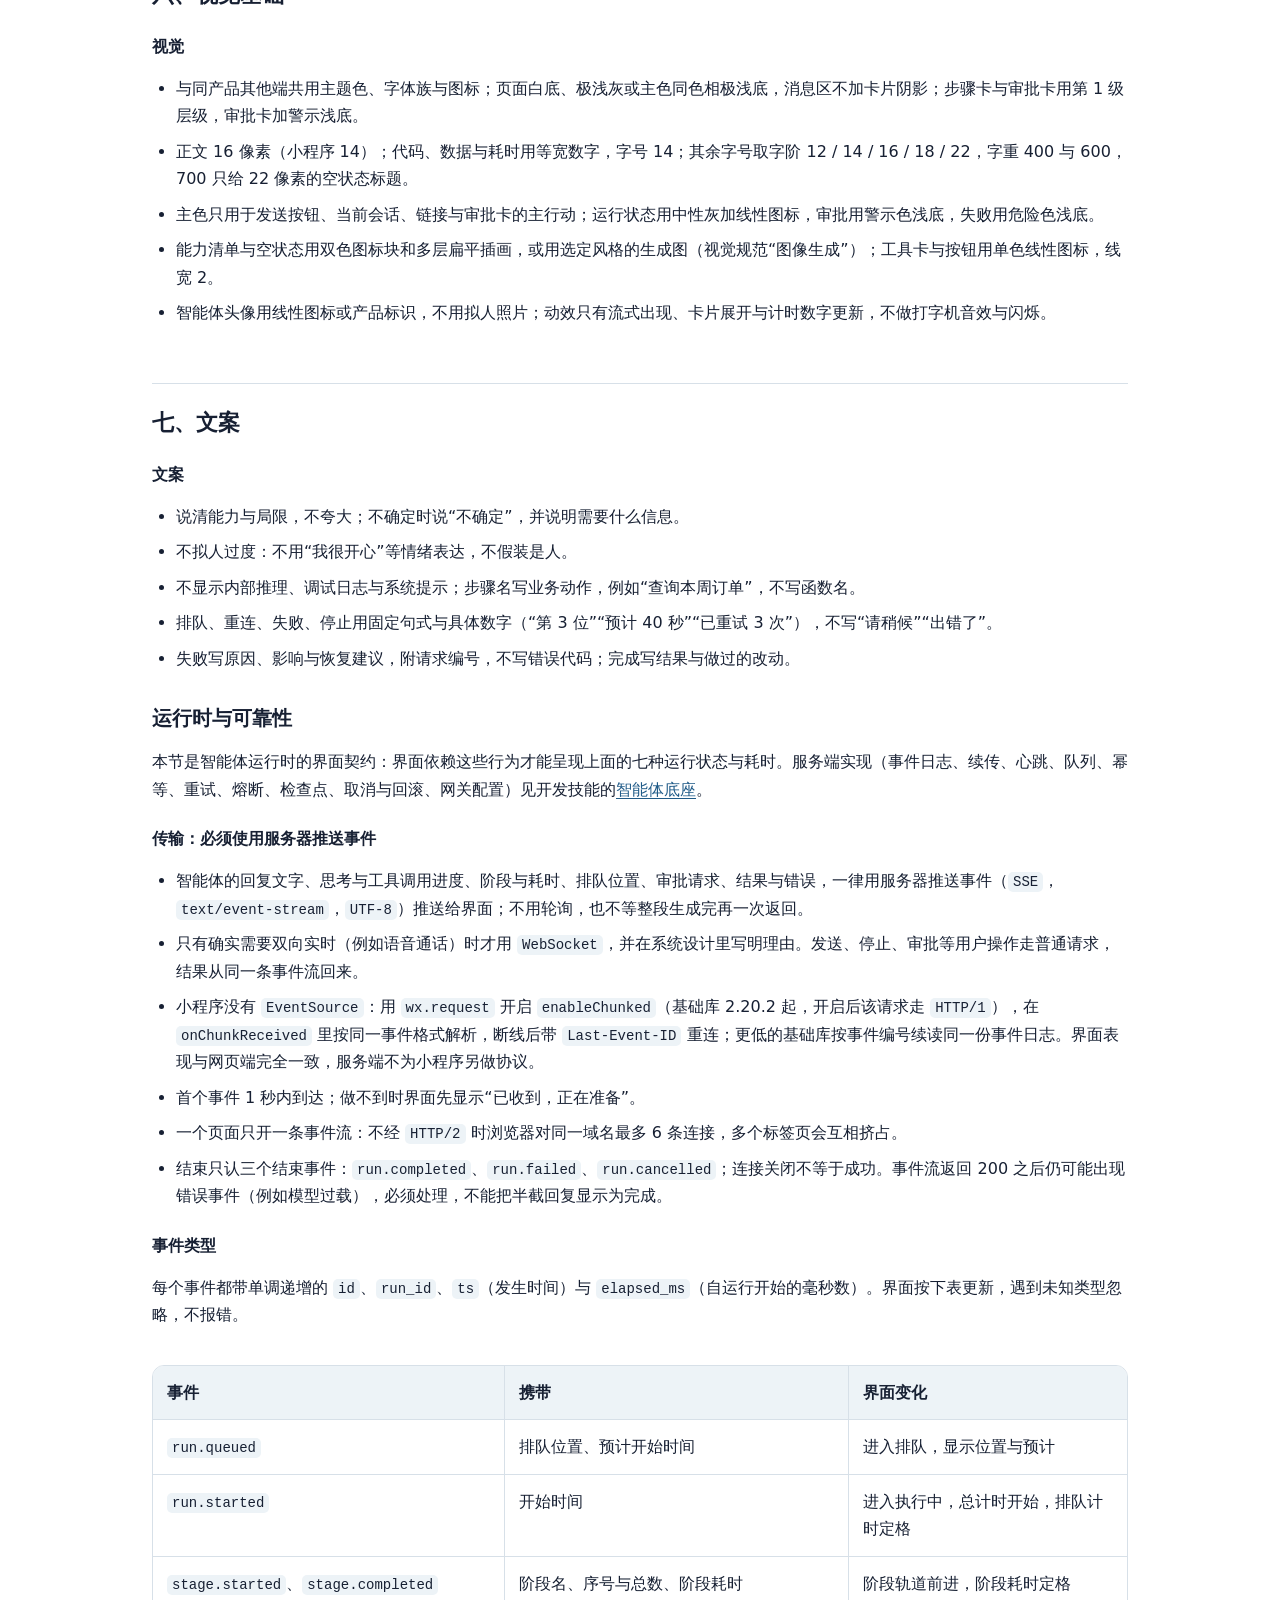
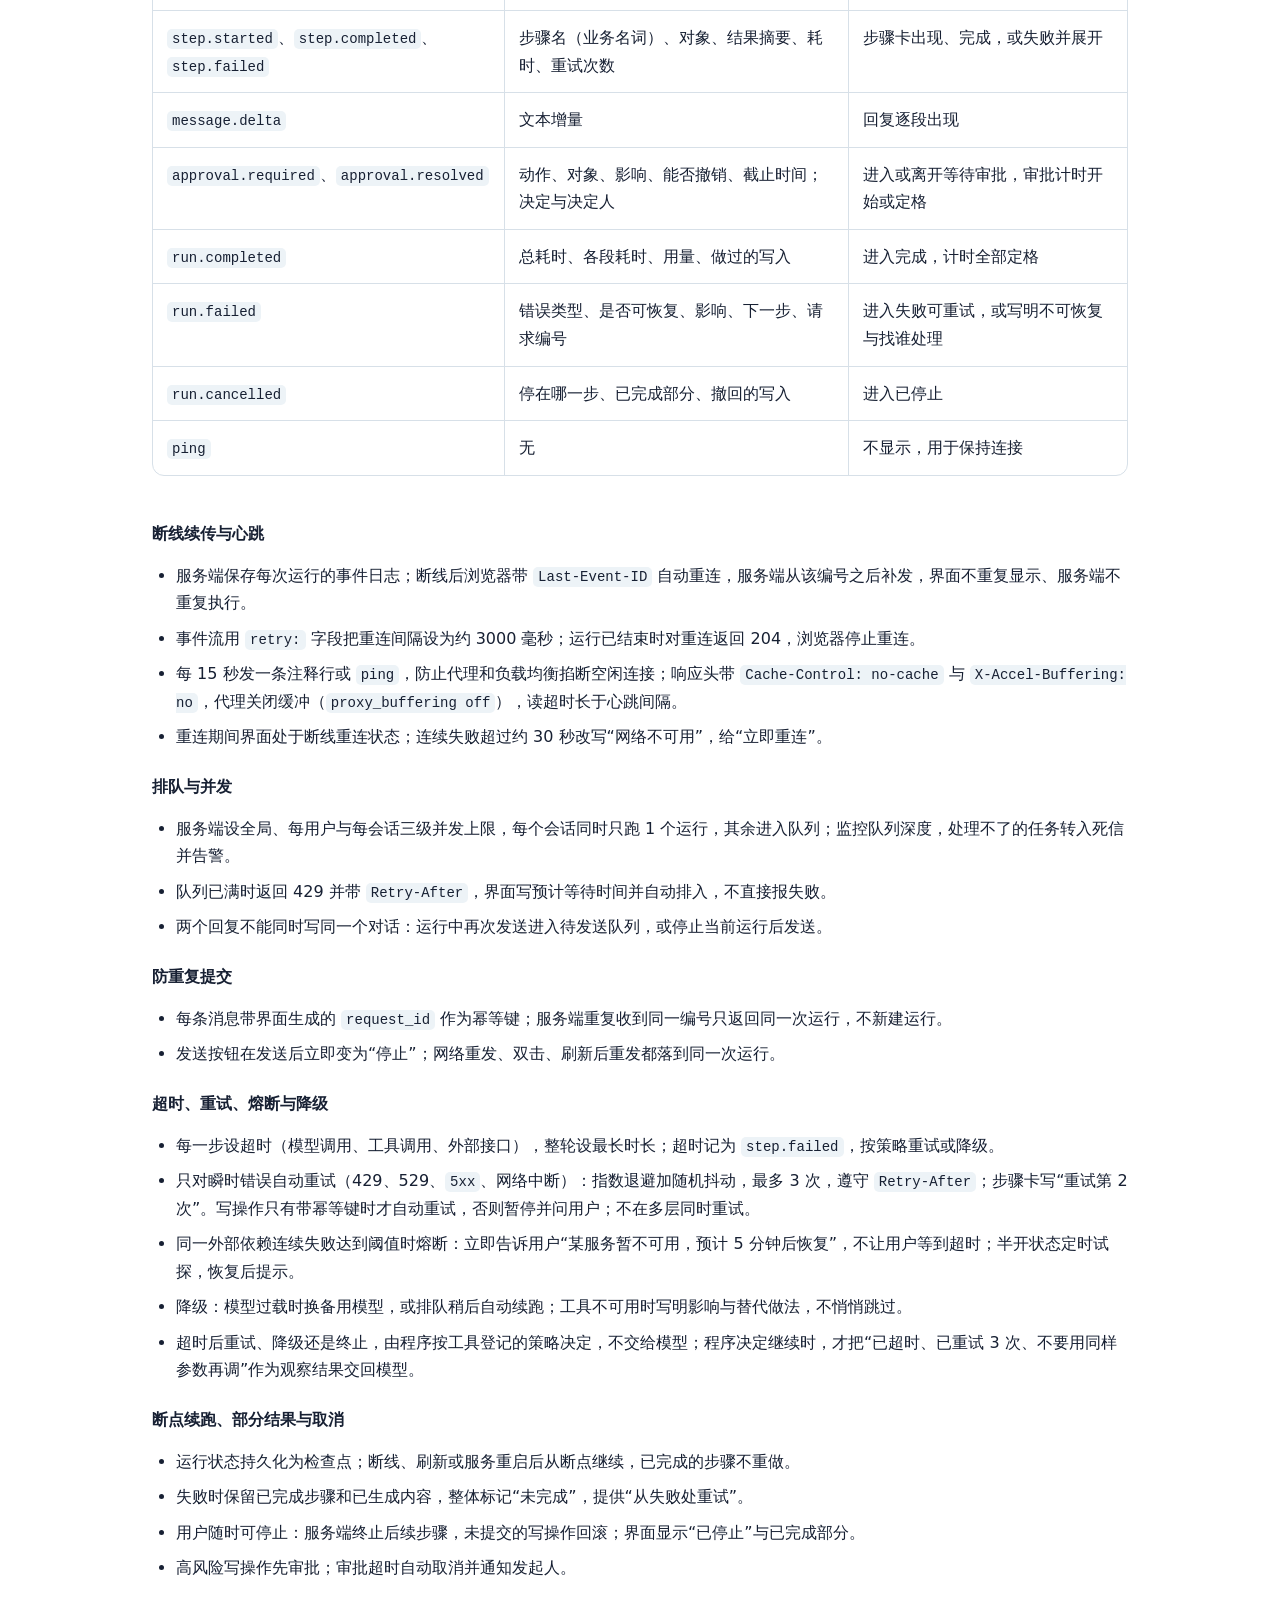
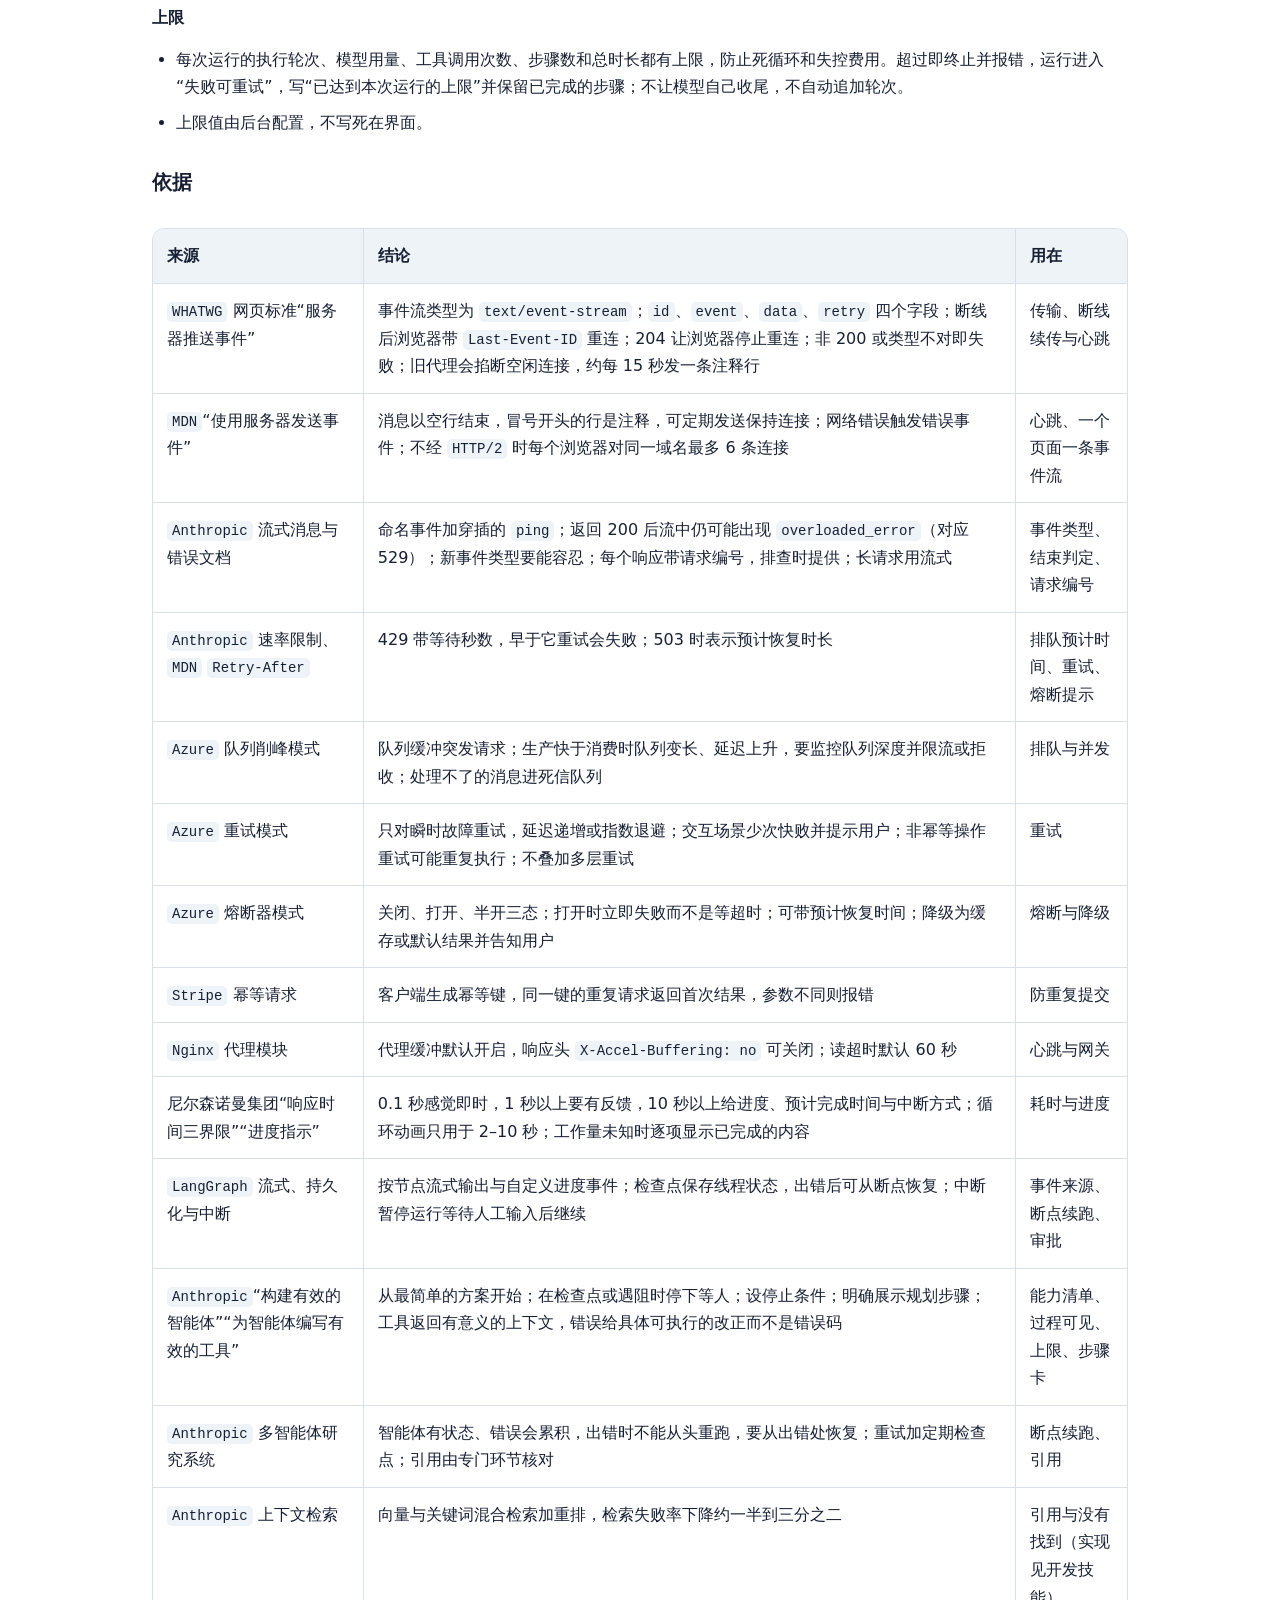
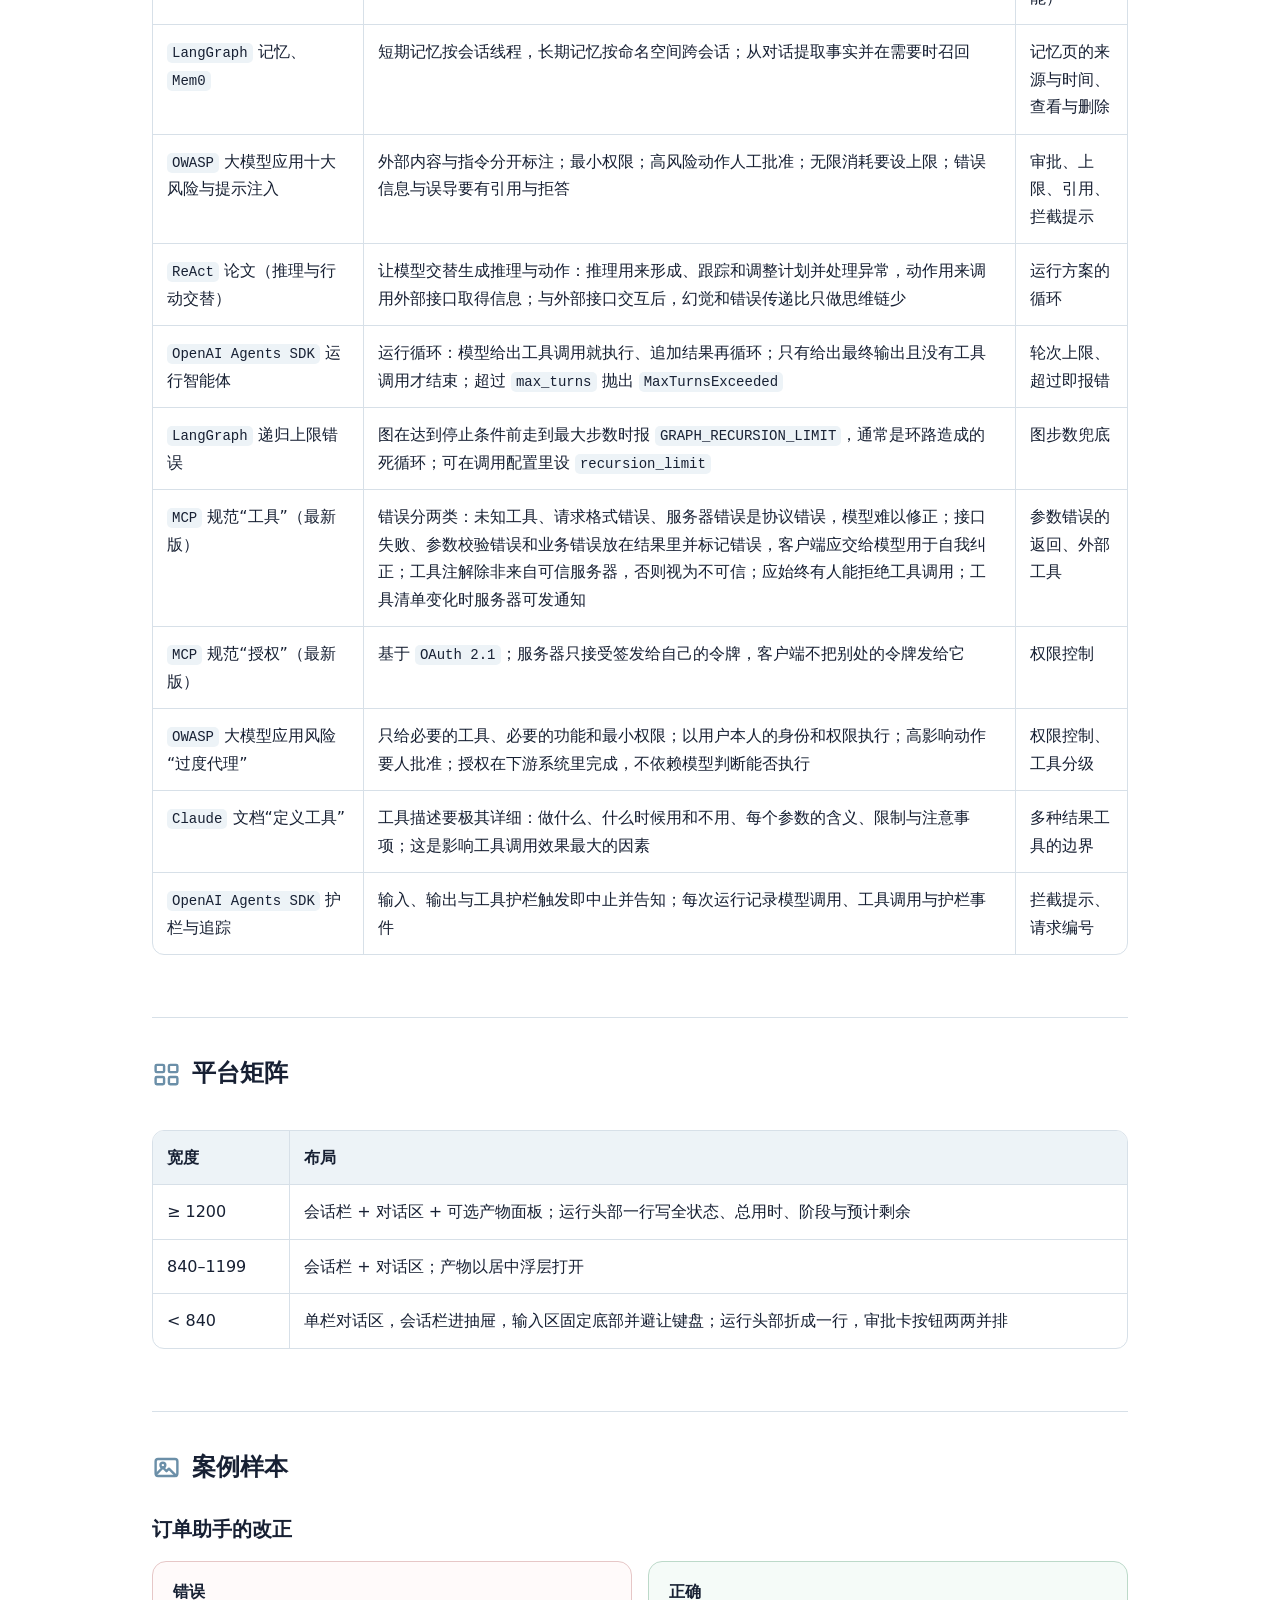
==== commit 6215496d: "Commerce and marketing UI rules, compact mini-program type, one-click open and close - references/co" ====
--- a/references/agent-design.html
+++ b/references/agent-design.html
@@ -159,7 +159,7 @@
 <h3 class="layer">五、组件</h3>
 <h4>消息与输入</h4>
 <ul>
-<li>用户消息右对齐、浅灰底、圆角 12；智能体消息左对齐、无底色，正文 16 像素，行高 24；不用深色气泡，不显示模型名。</li>
+<li>用户消息右对齐、浅灰底、圆角 12；智能体消息左对齐、无底色，正文 16 像素，行高 24（小程序 14 / 22）；不用深色气泡，不显示模型名。</li>
 <li>发送前校验长度、附件类型与大小、必填参数；不合规不发送，在输入区就地提示并保留输入。</li>
 <li>发送后发送按钮立即变为“停止”，重复点击不产生第二次运行；1 秒内没有首个事件时先显示“已收到，正在准备”。</li>
 <li>流式输出逐段出现；停止后保留已生成内容。运行中再次发送的消息进入待发送队列，标“当前回复完成后处理”，可撤回；或用“停止并发送”。</li>
@@ -215,9 +215,9 @@
 <h4>视觉</h4>
 <ul>
 <li>与同产品其他端共用主题色、字体族与图标；页面白底、极浅灰或主色同色相极浅底，消息区不加卡片阴影；步骤卡与审批卡用第 1 级层级，审批卡加警示浅底。</li>
-<li>正文 16 像素；代码、数据与耗时用等宽数字，字号 14；其余字号取字阶 12 / 14 / 16 / 18 / 22，字重 400 与 600，700 只给 22 像素的空状态标题。</li>
+<li>正文 16 像素（小程序 14）；代码、数据与耗时用等宽数字，字号 14；其余字号取字阶 12 / 14 / 16 / 18 / 22，字重 400 与 600，700 只给 22 像素的空状态标题。</li>
 <li>主色只用于发送按钮、当前会话、链接与审批卡的主行动；运行状态用中性灰加线性图标，审批用警示色浅底，失败用危险色浅底。</li>
-<li>能力清单与空状态用双色图标块和多层扁平插画；工具卡与按钮用单色线性图标，线宽 2。</li>
+<li>能力清单与空状态用双色图标块和多层扁平插画，或用选定风格的生成图（视觉规范“图像生成”）；工具卡与按钮用单色线性图标，线宽 2。</li>
 <li>智能体头像用线性图标或产品标识，不用拟人照片；动效只有流式出现、卡片展开与计时数字更新，不做打字机音效与闪烁。</li>
 </ul>
 <h3 class="layer">七、文案</h3>
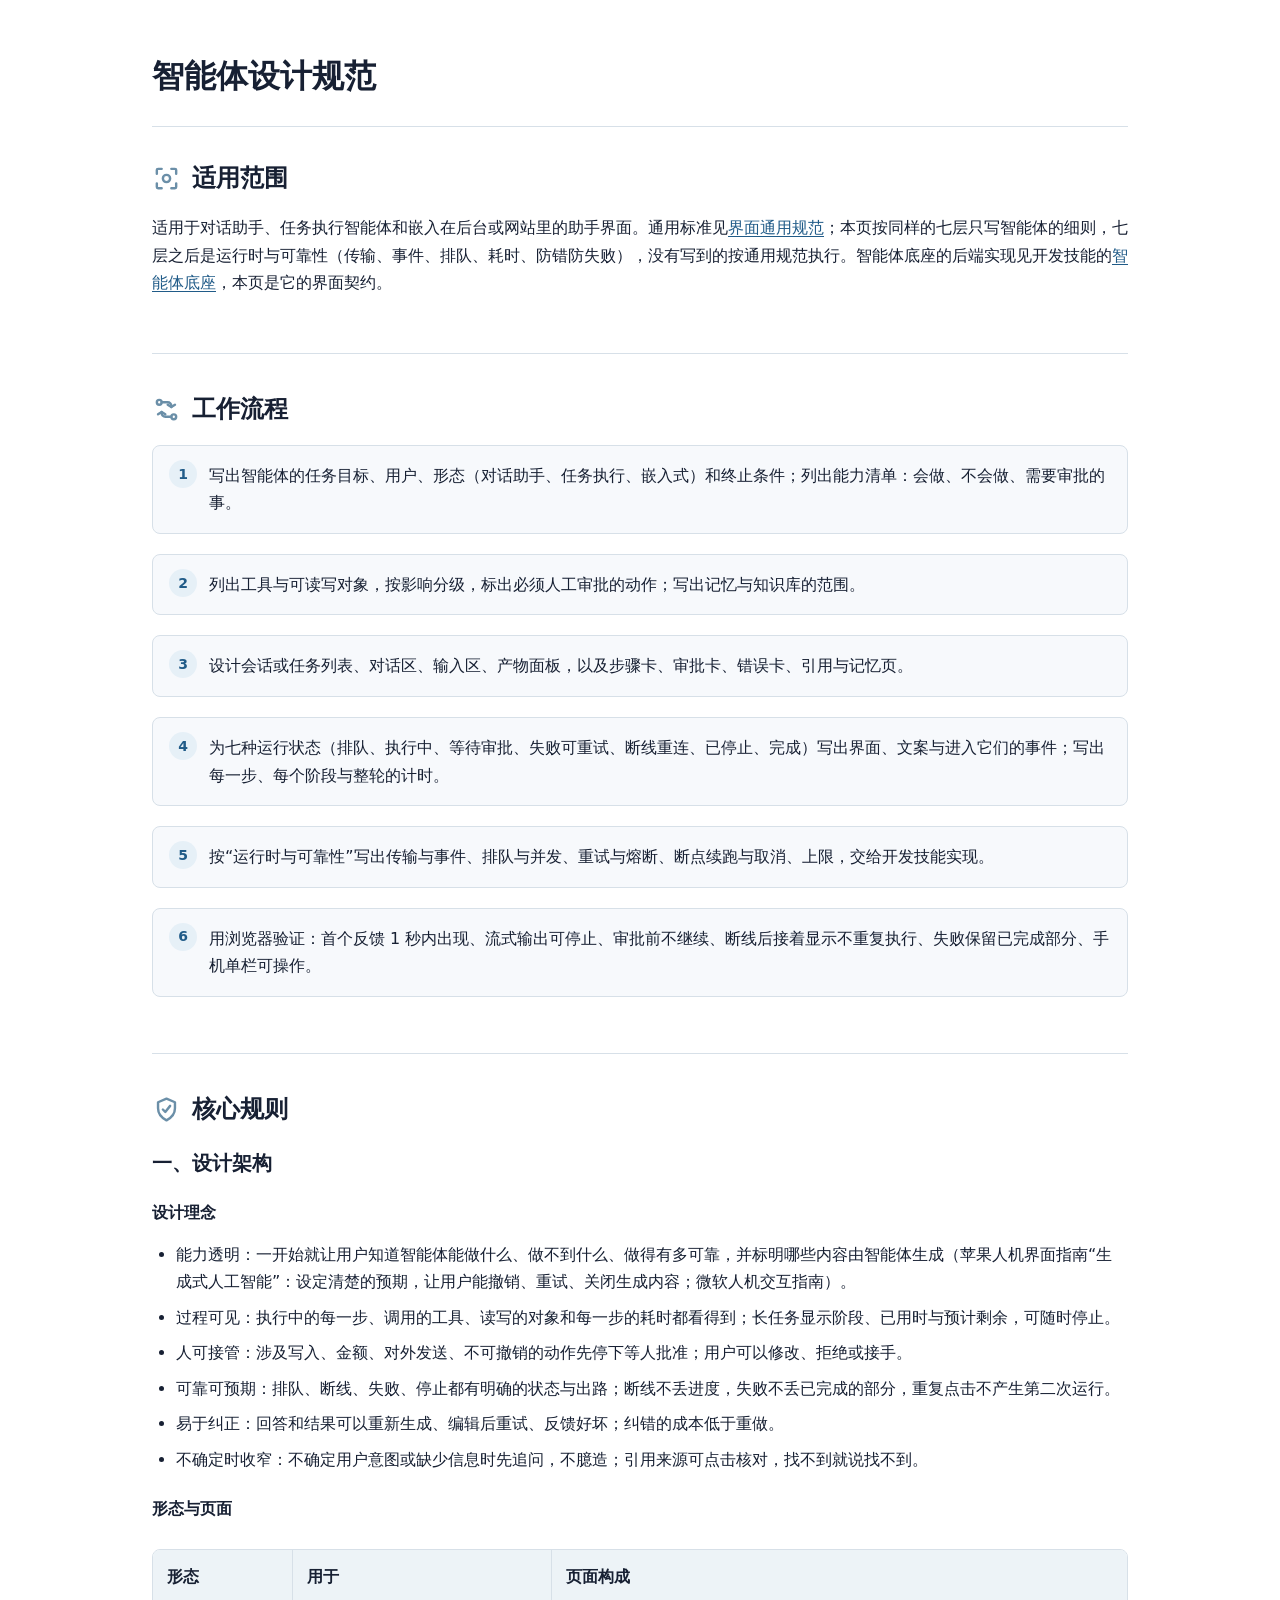
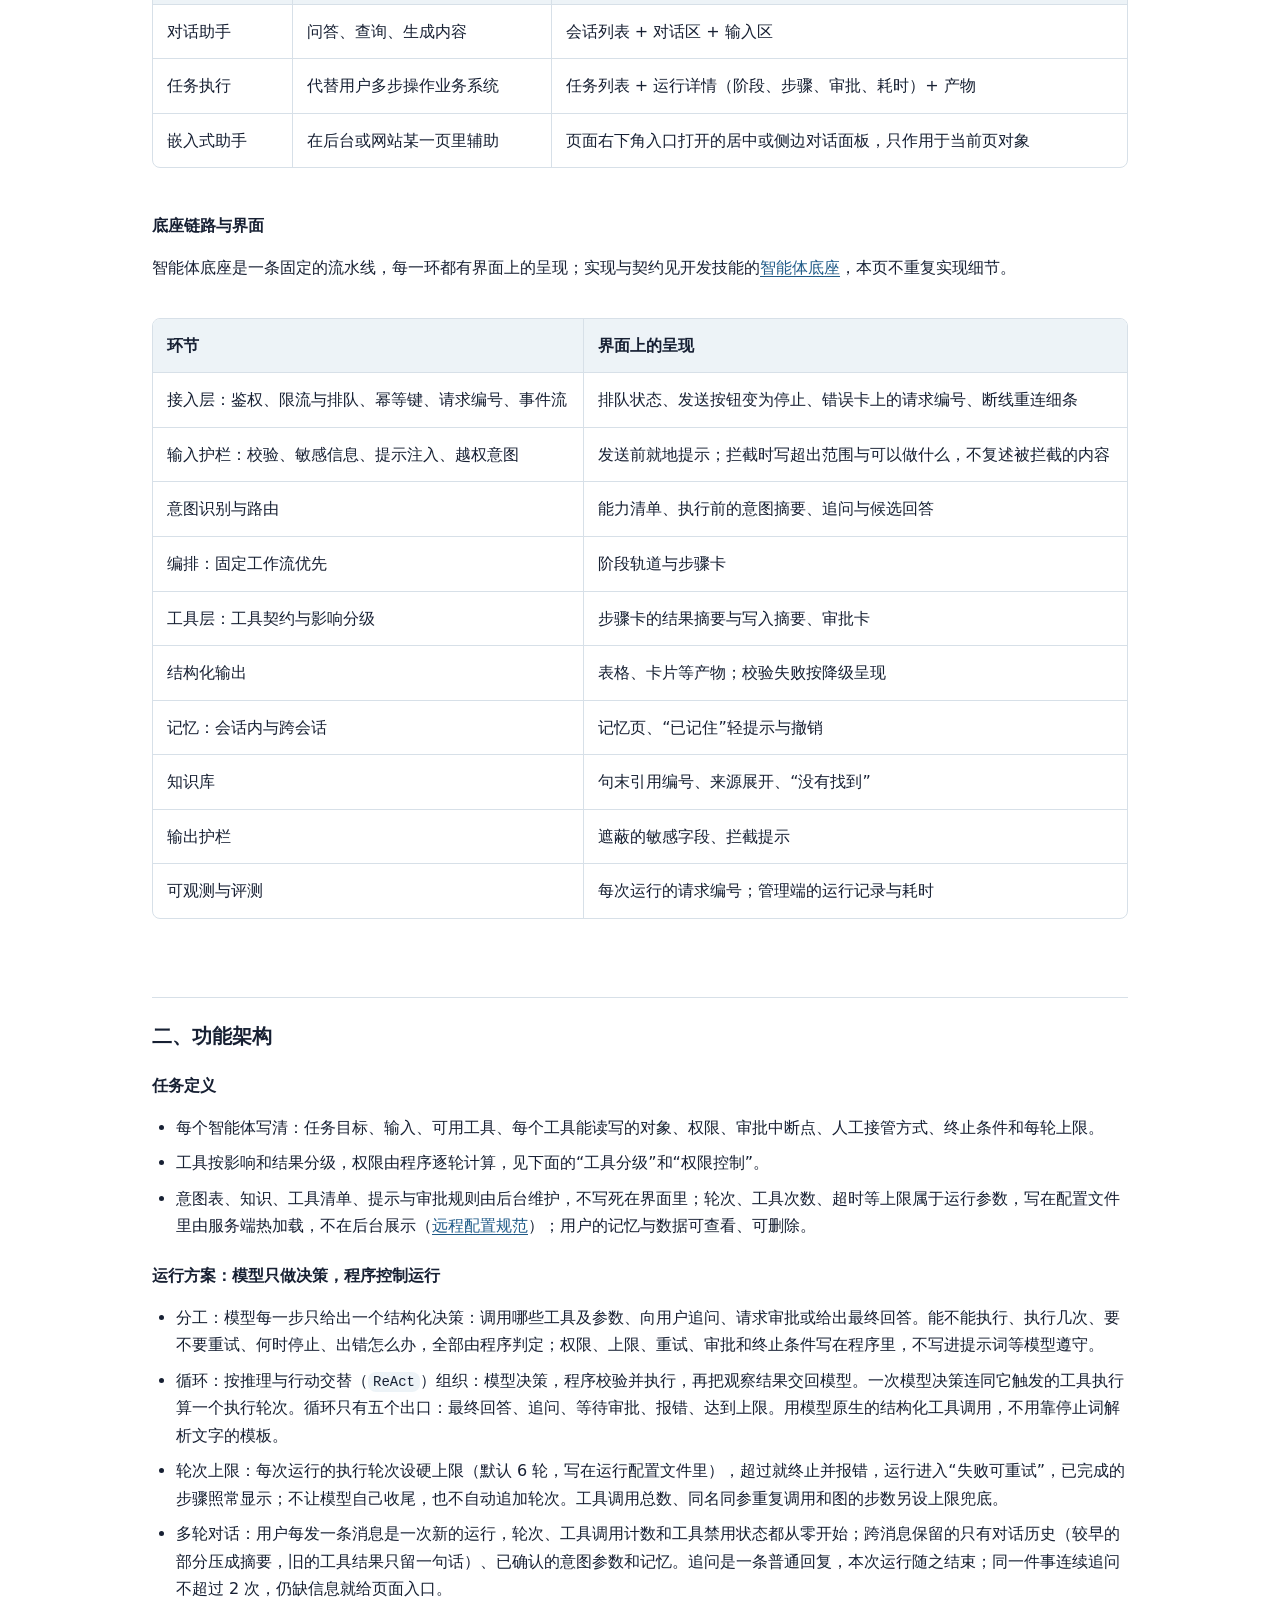
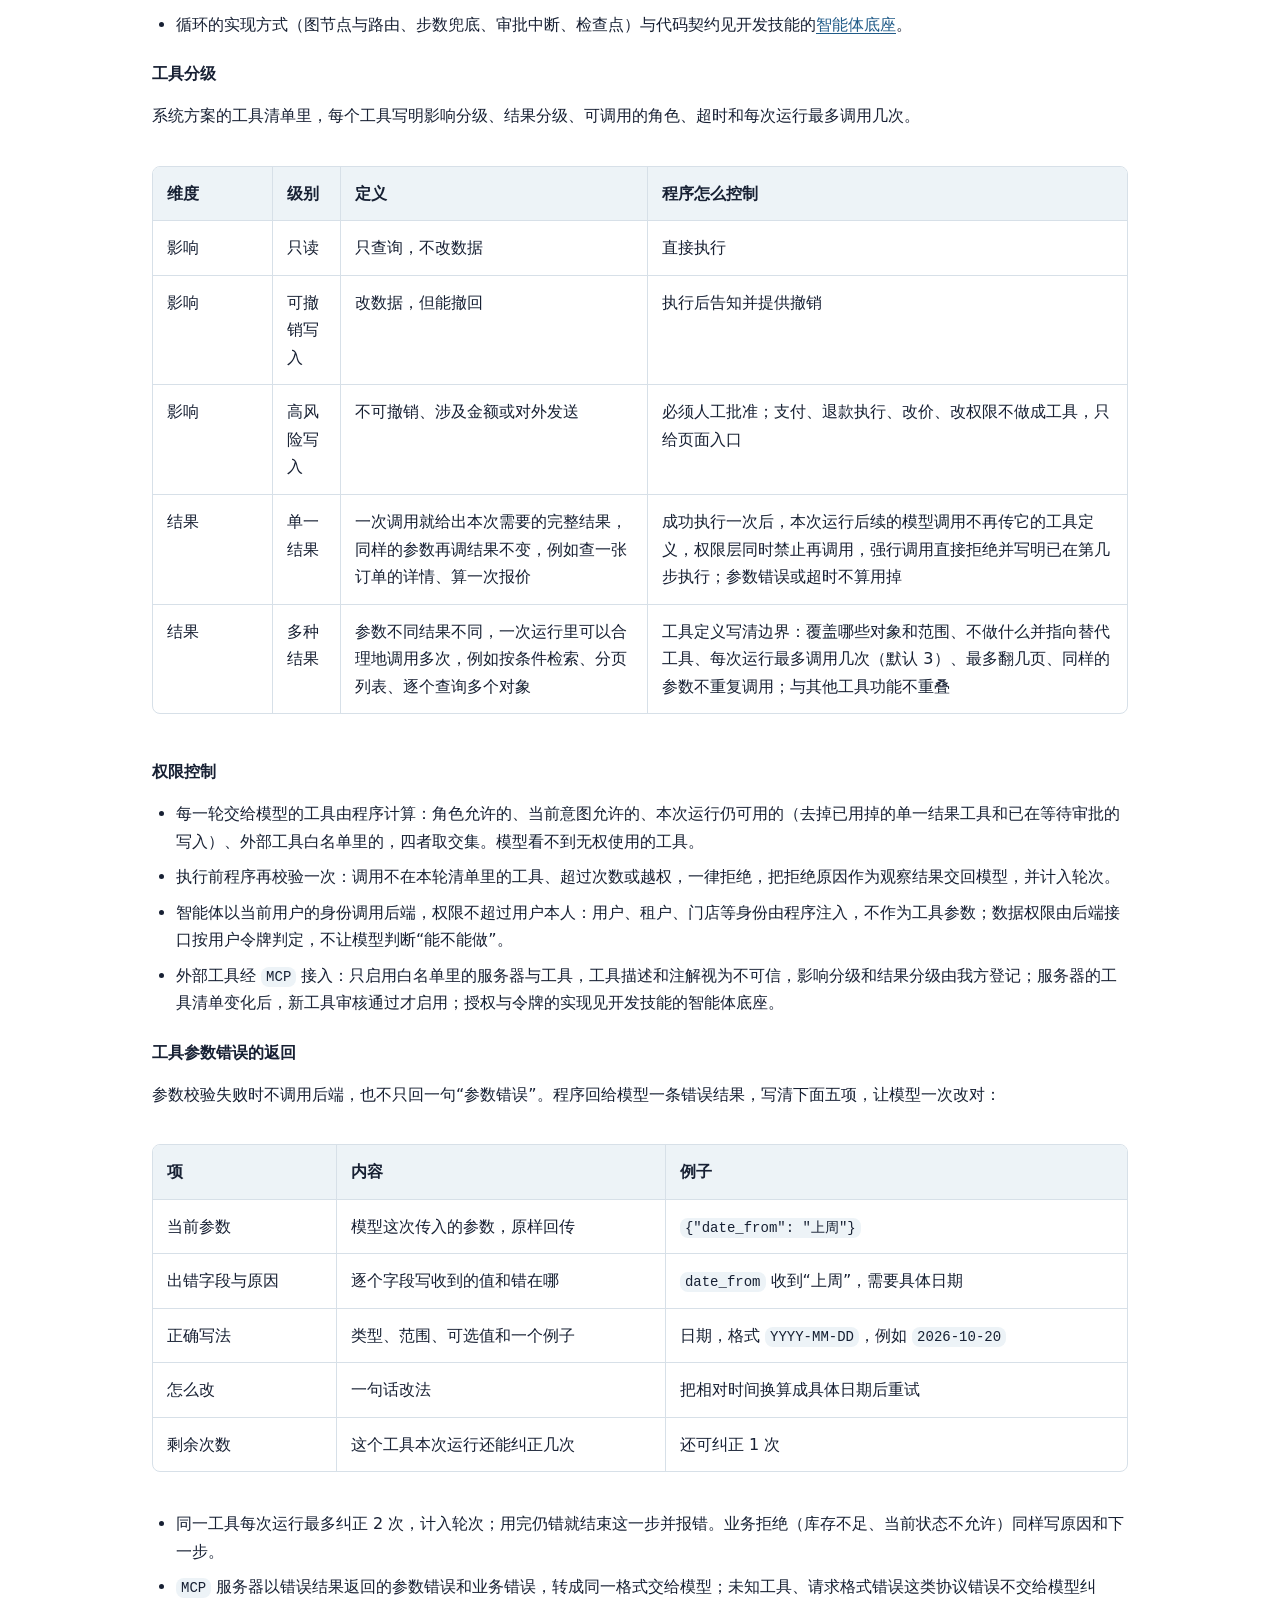
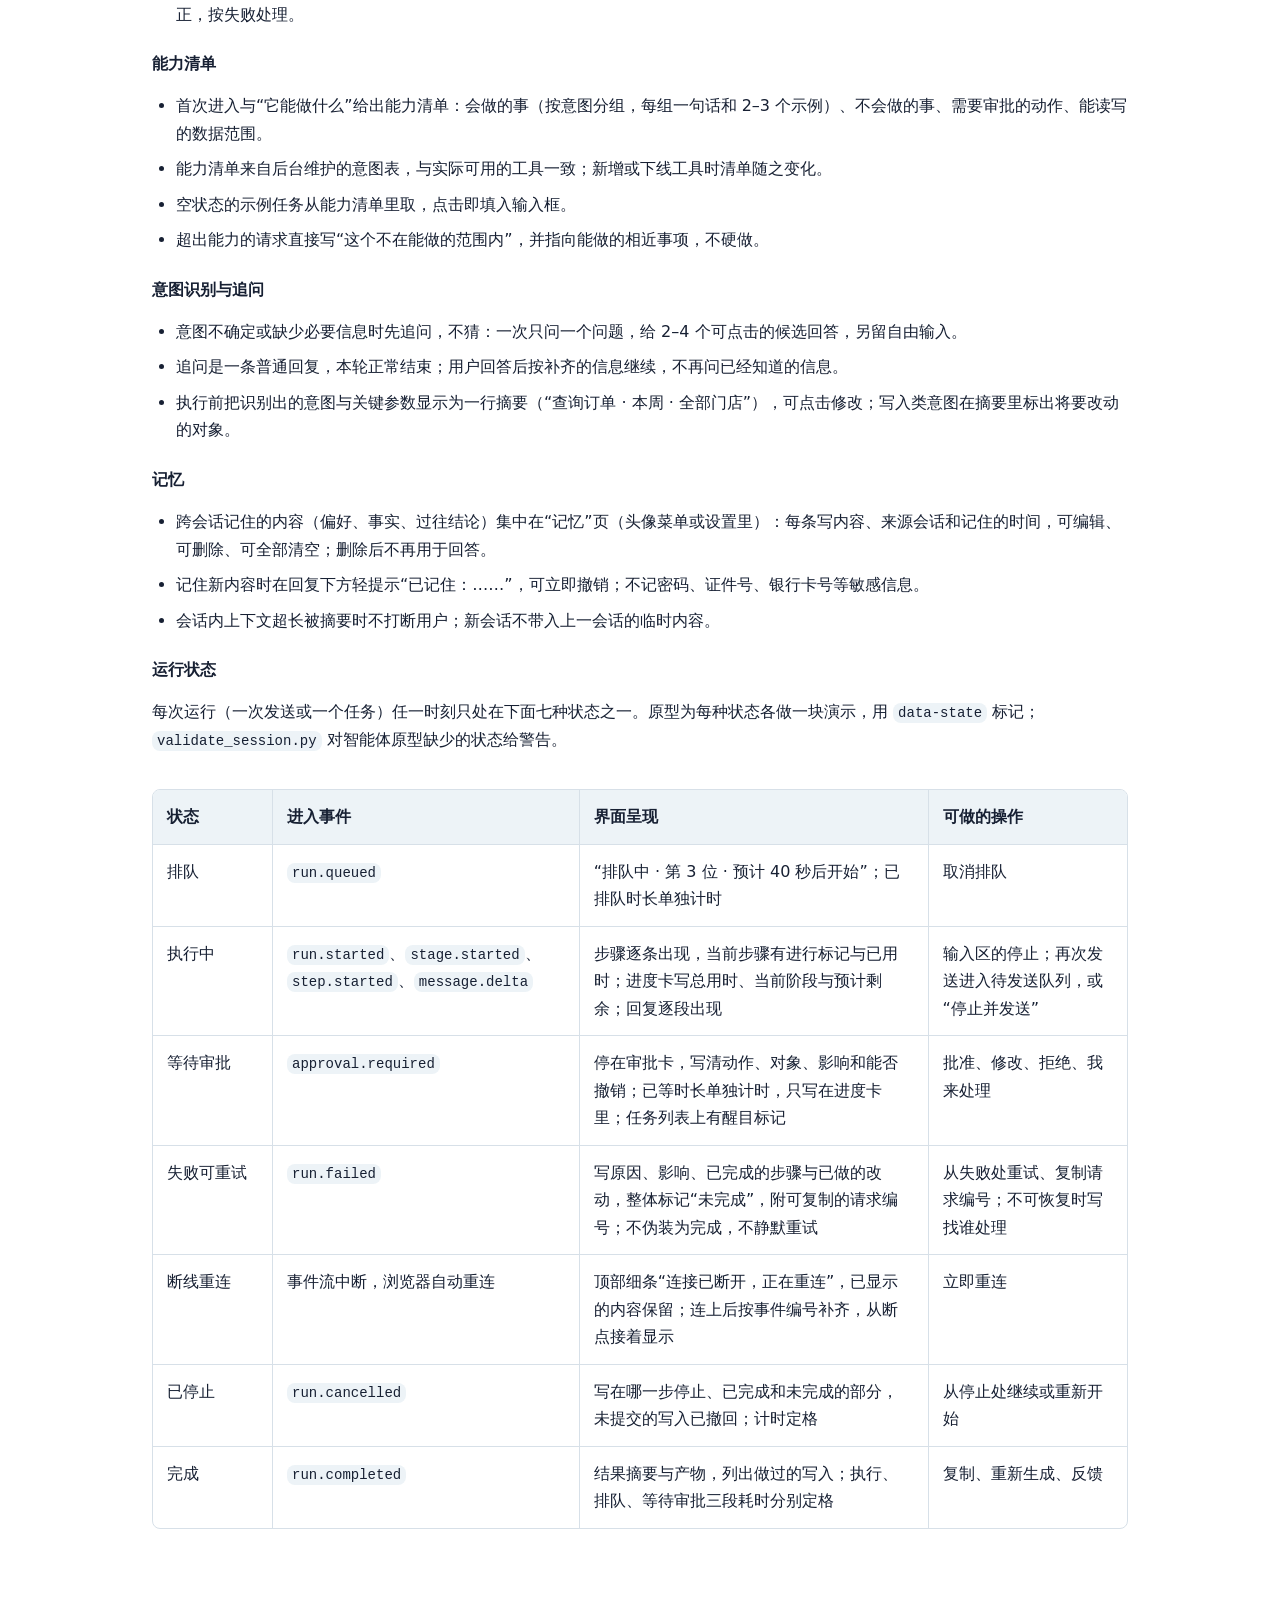
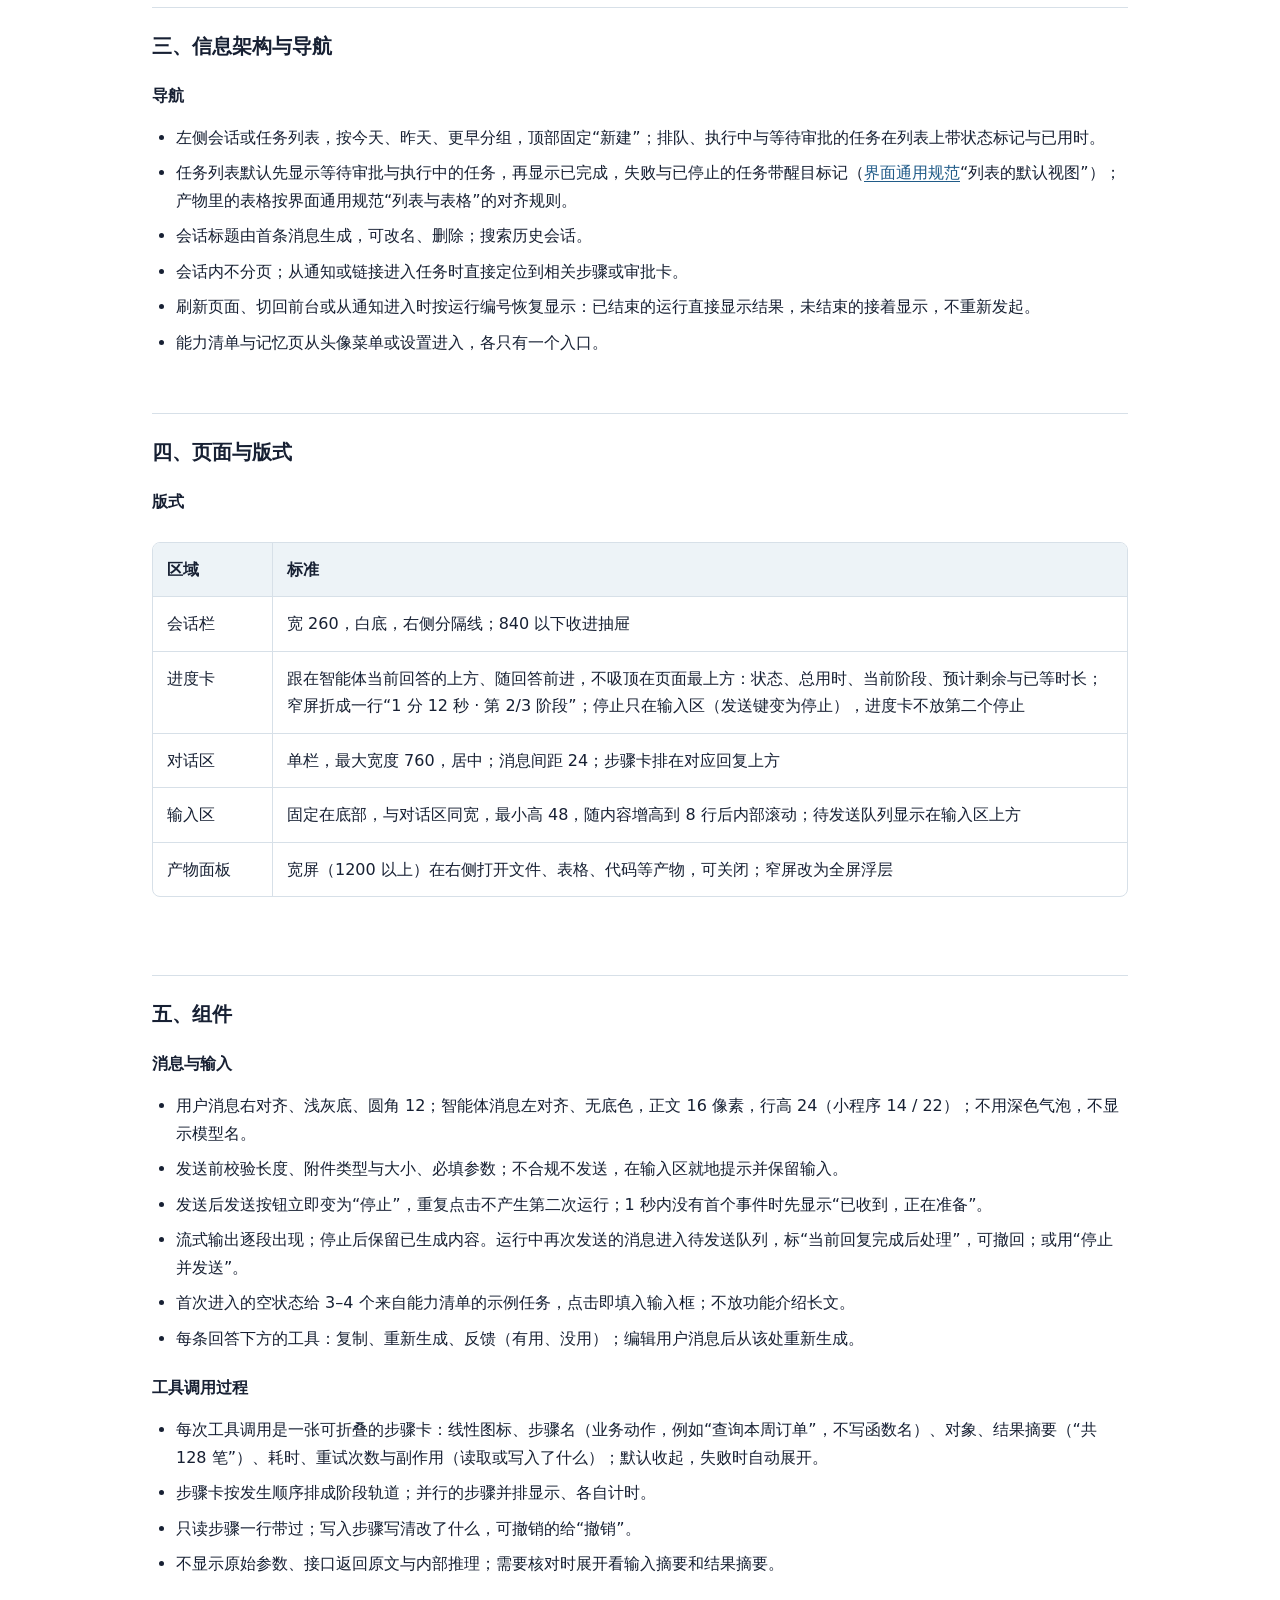
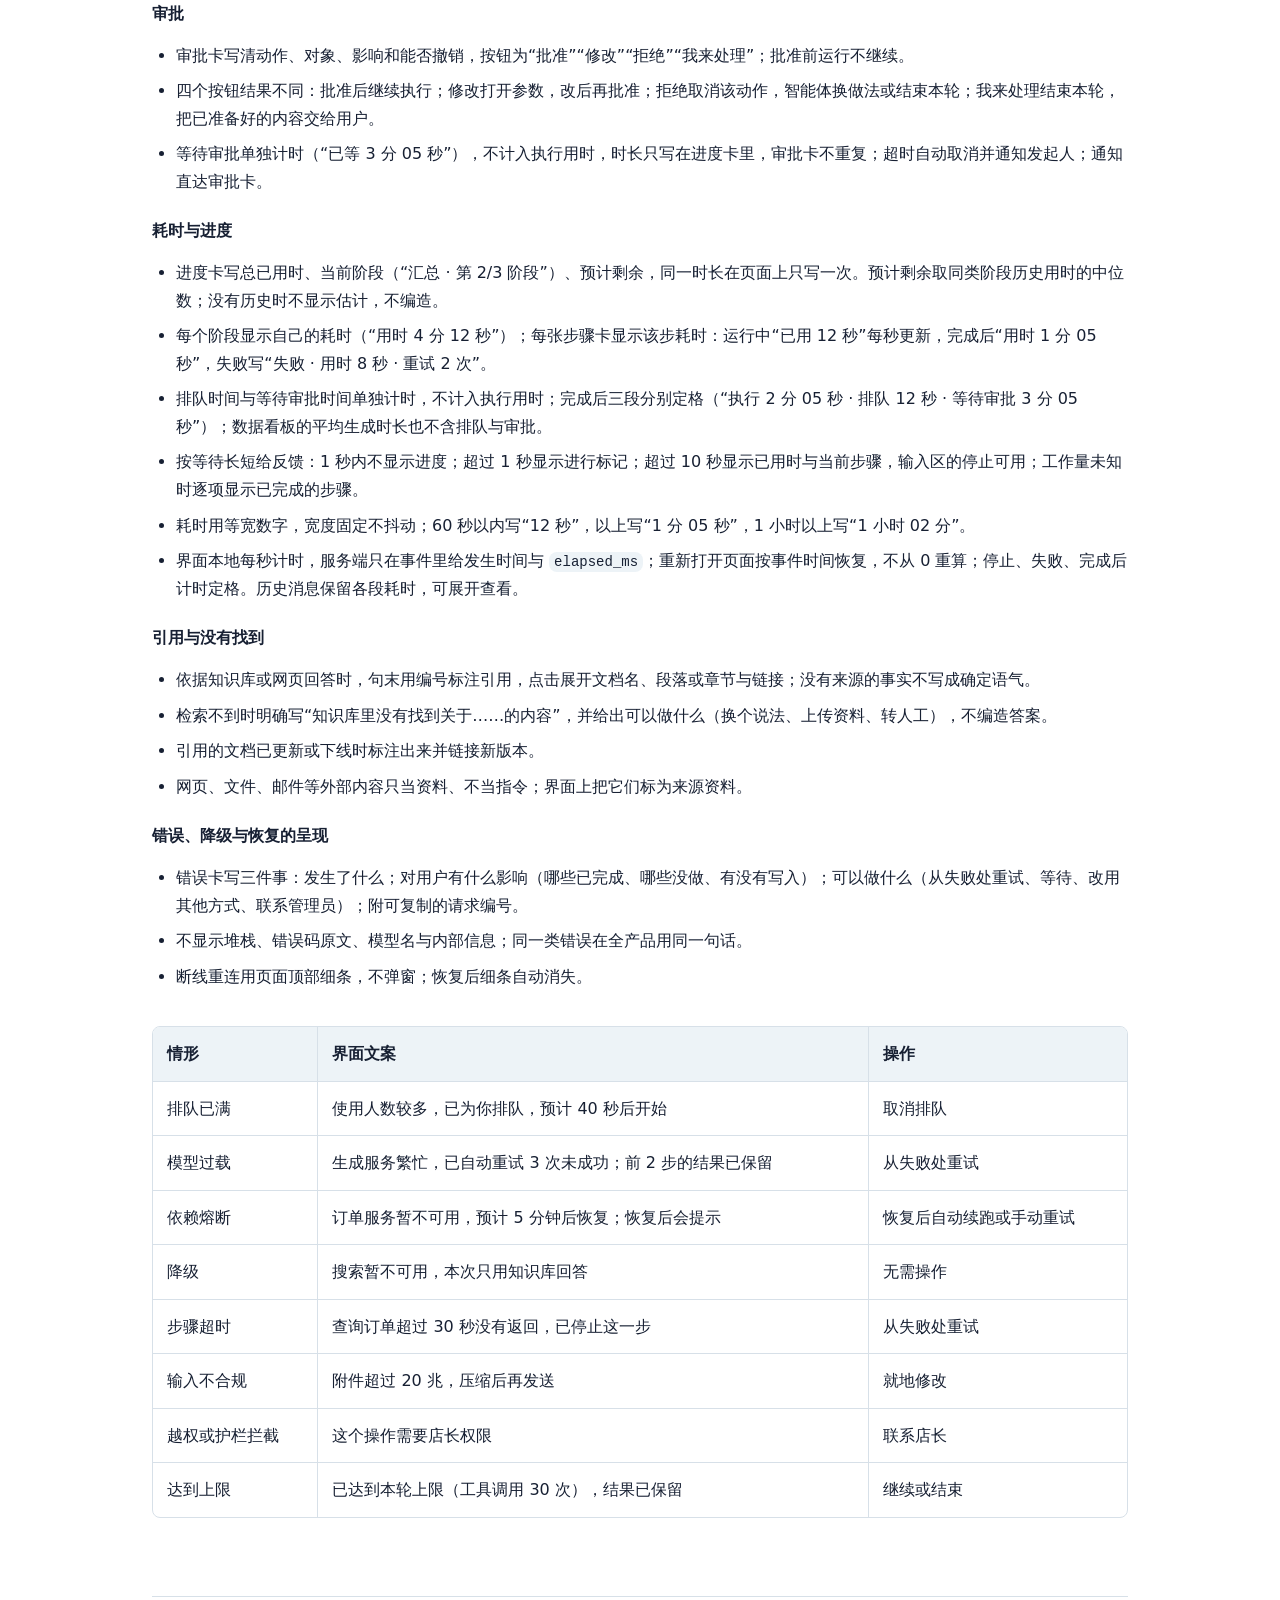
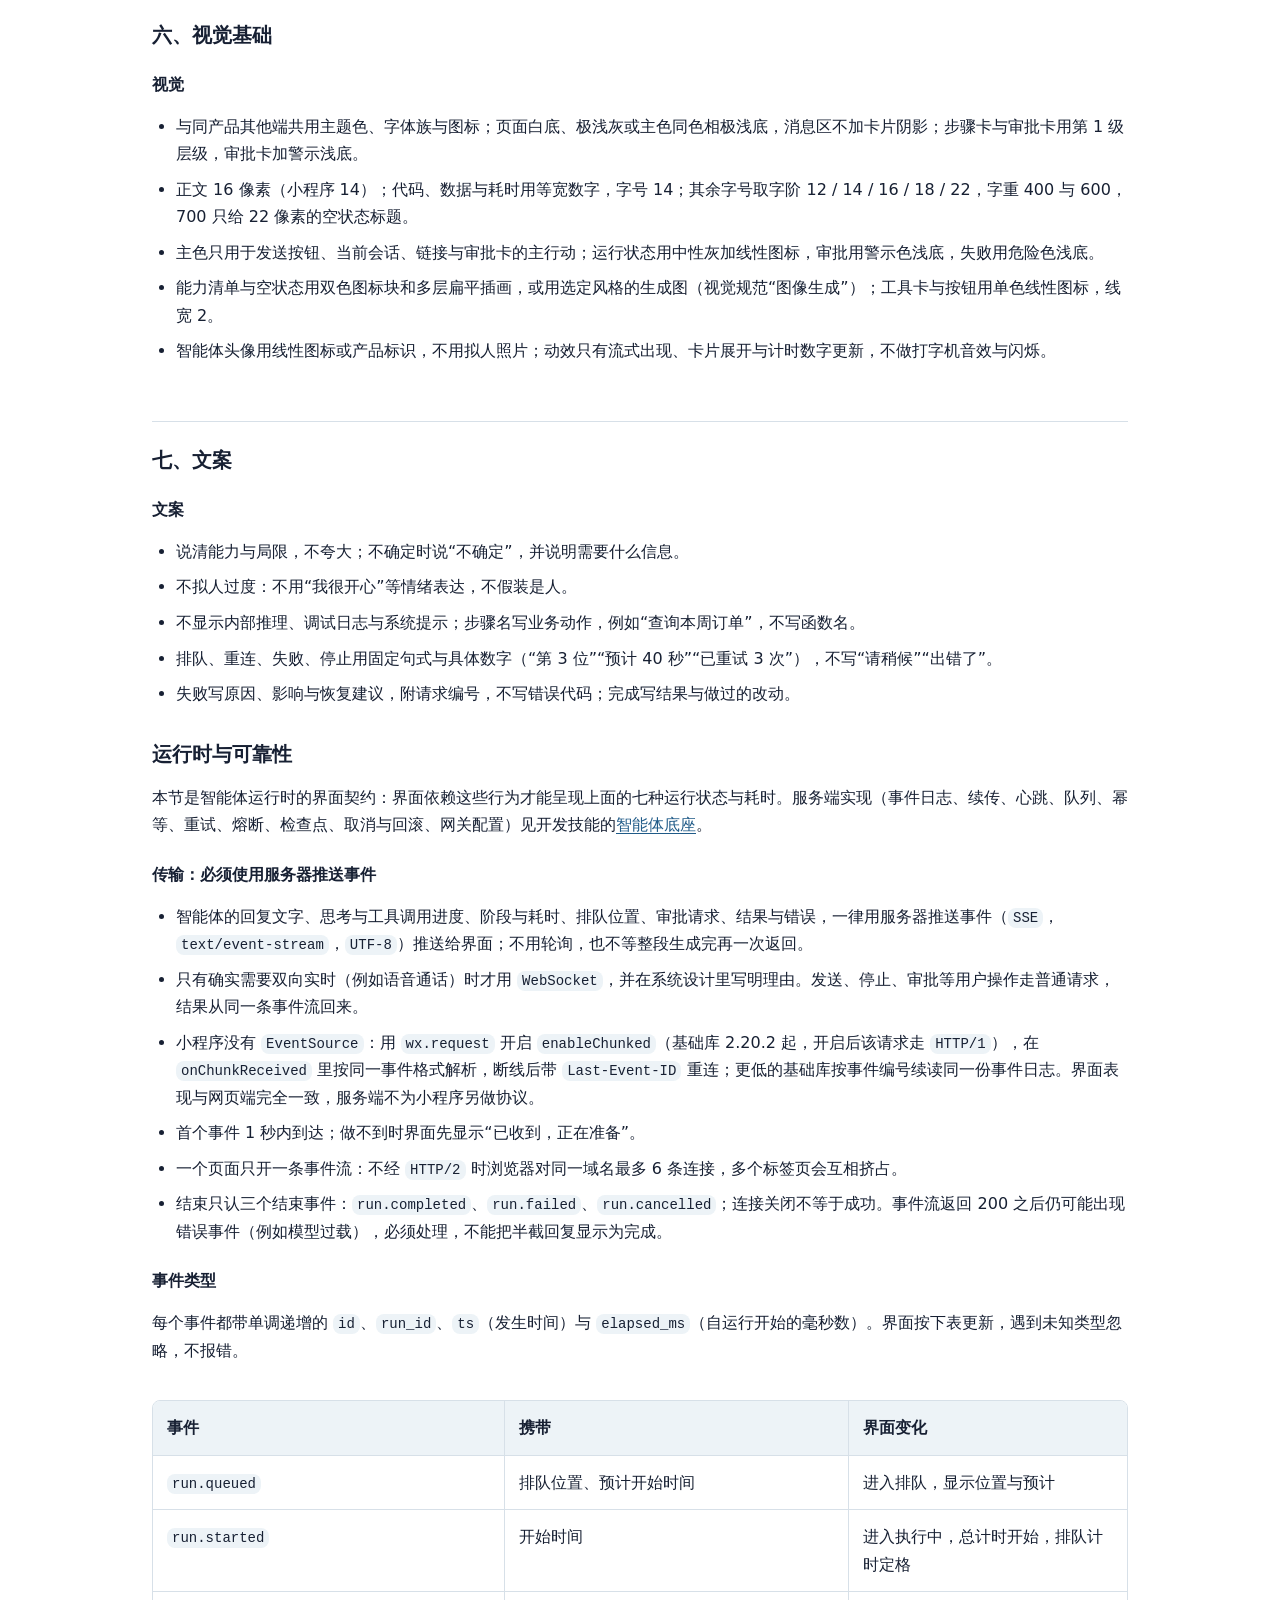
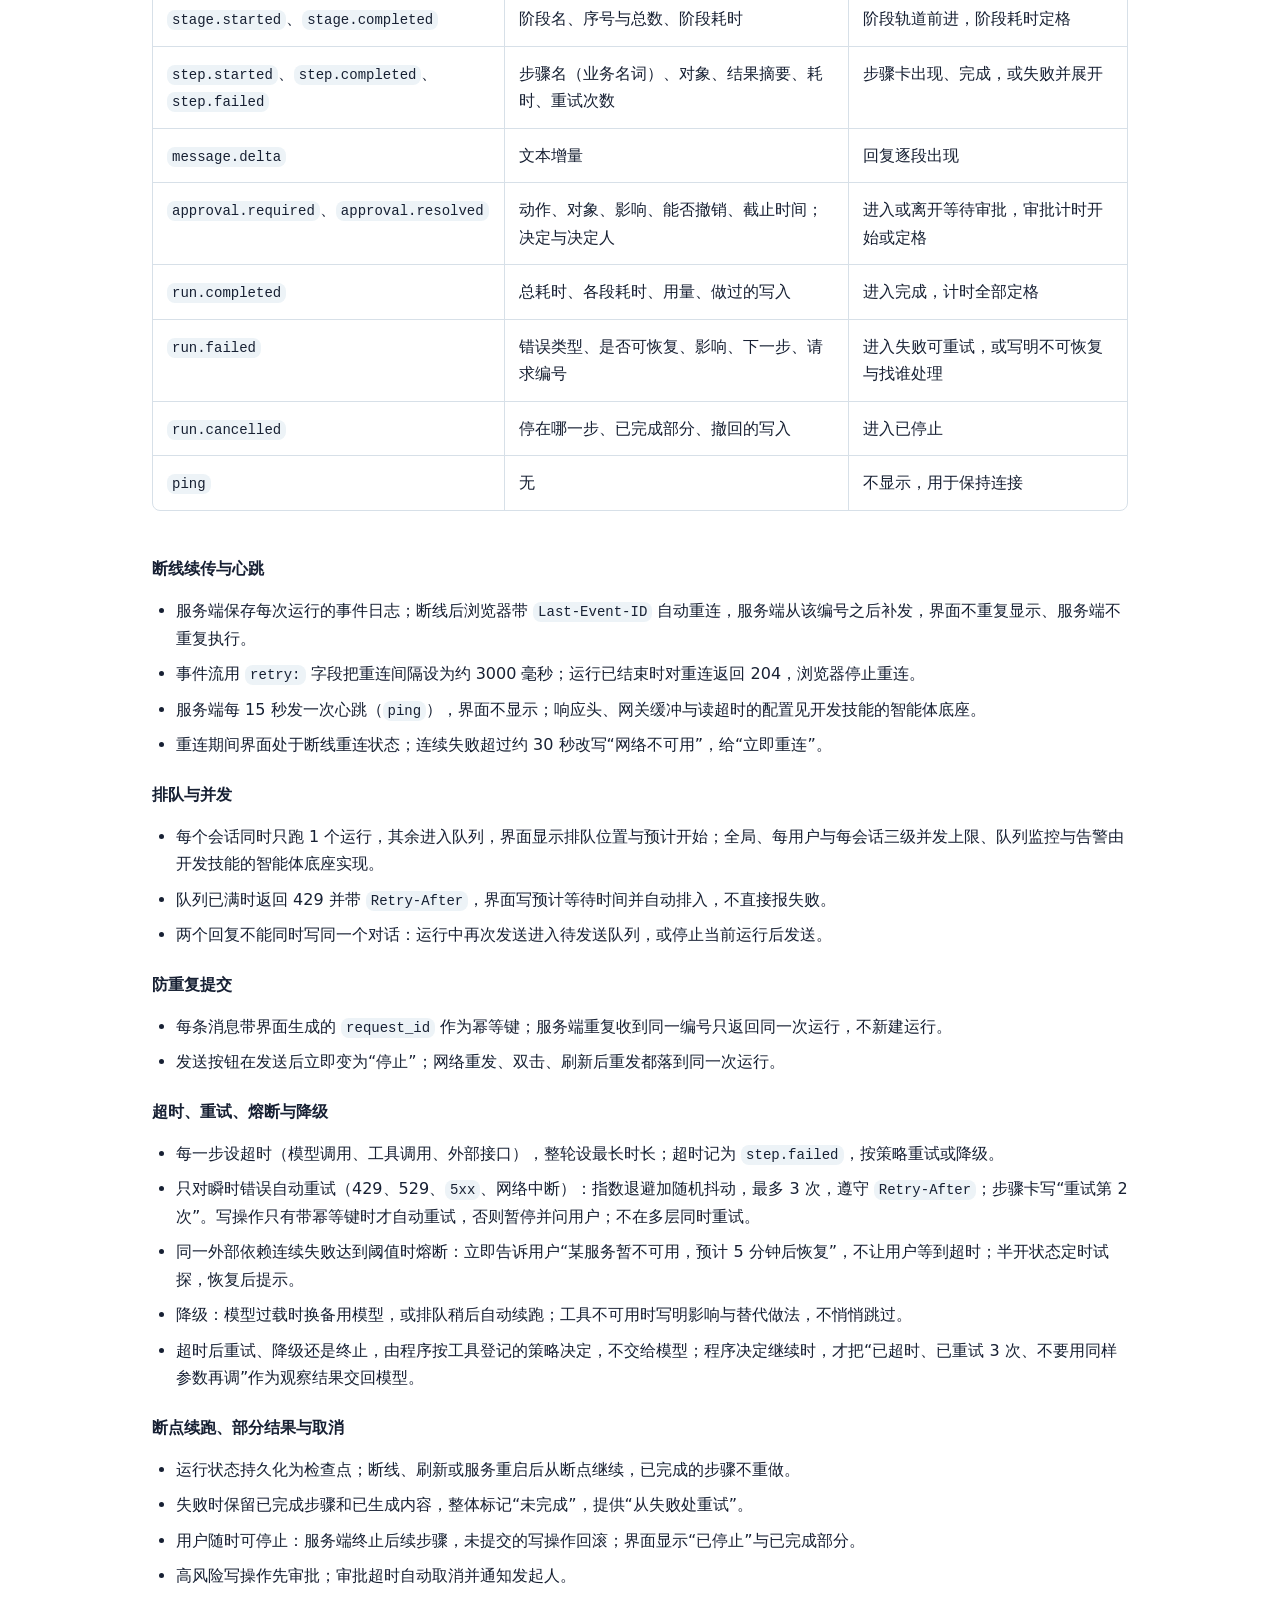
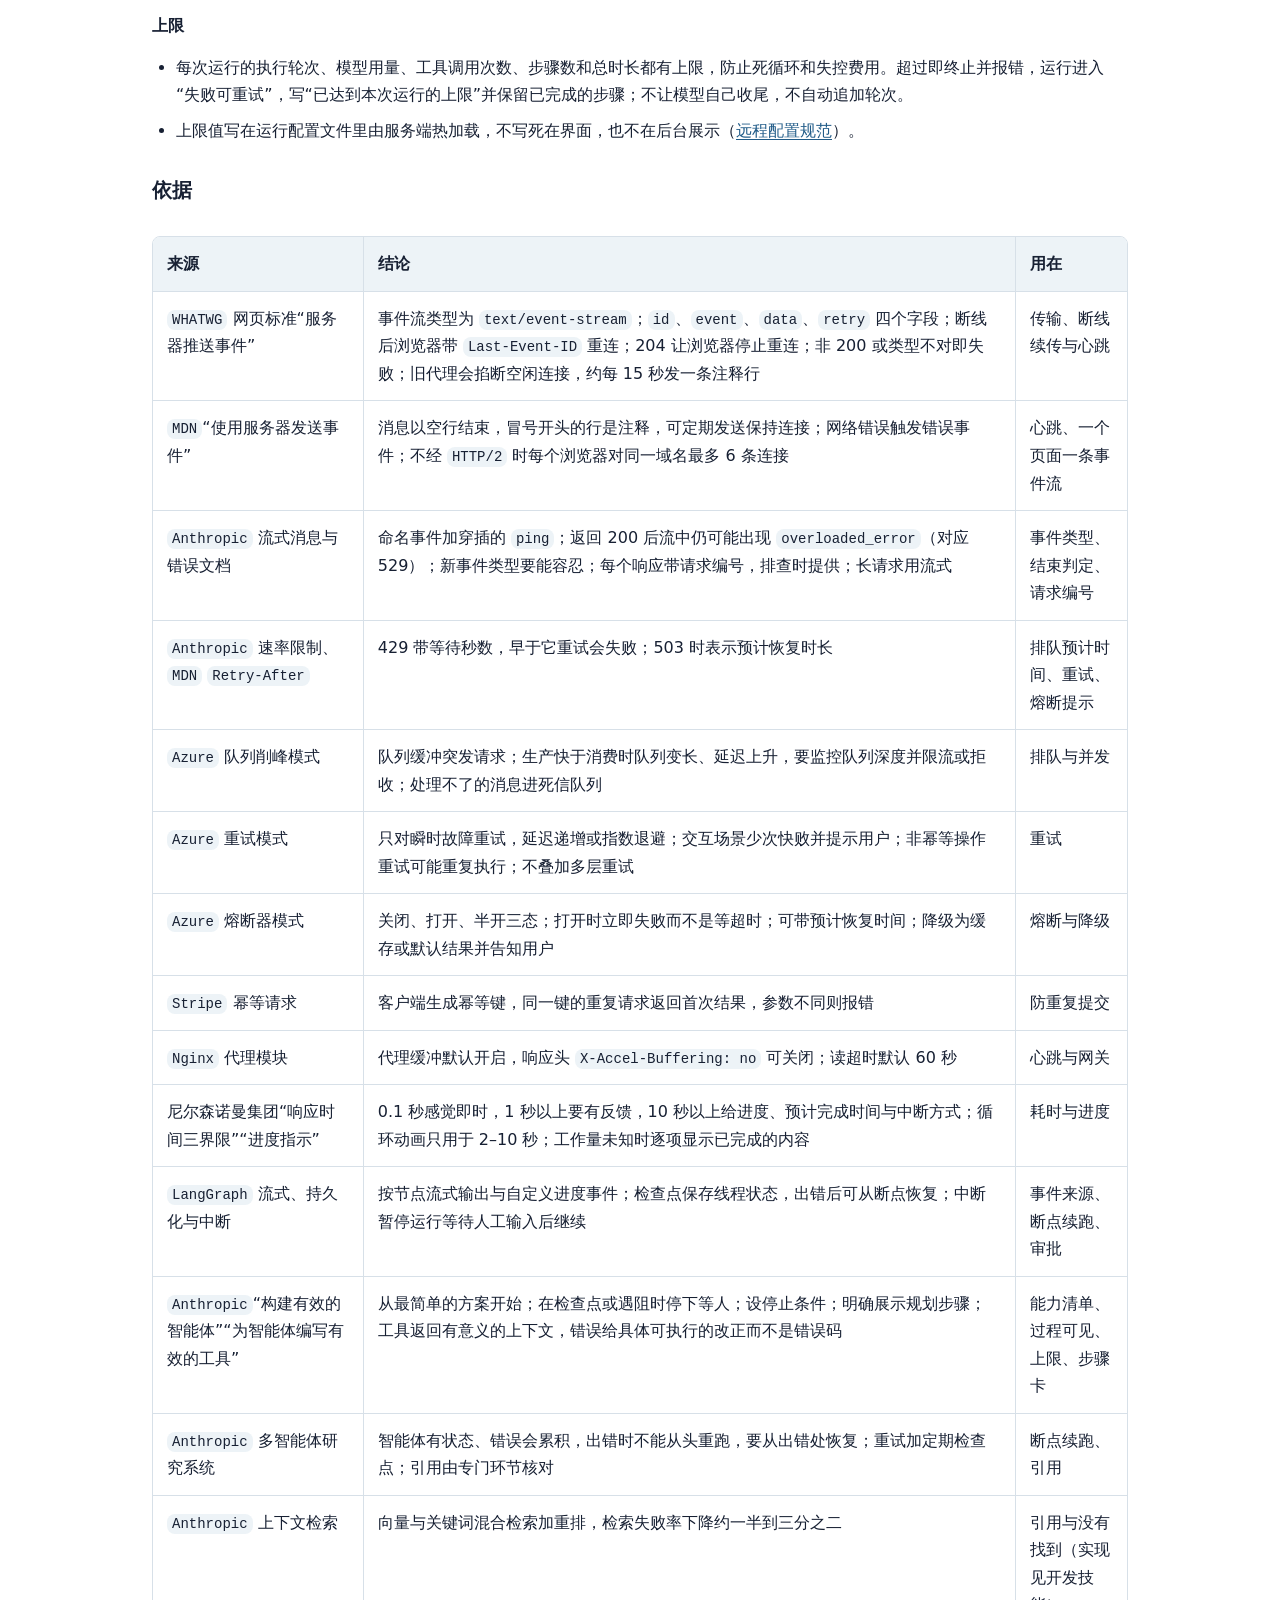
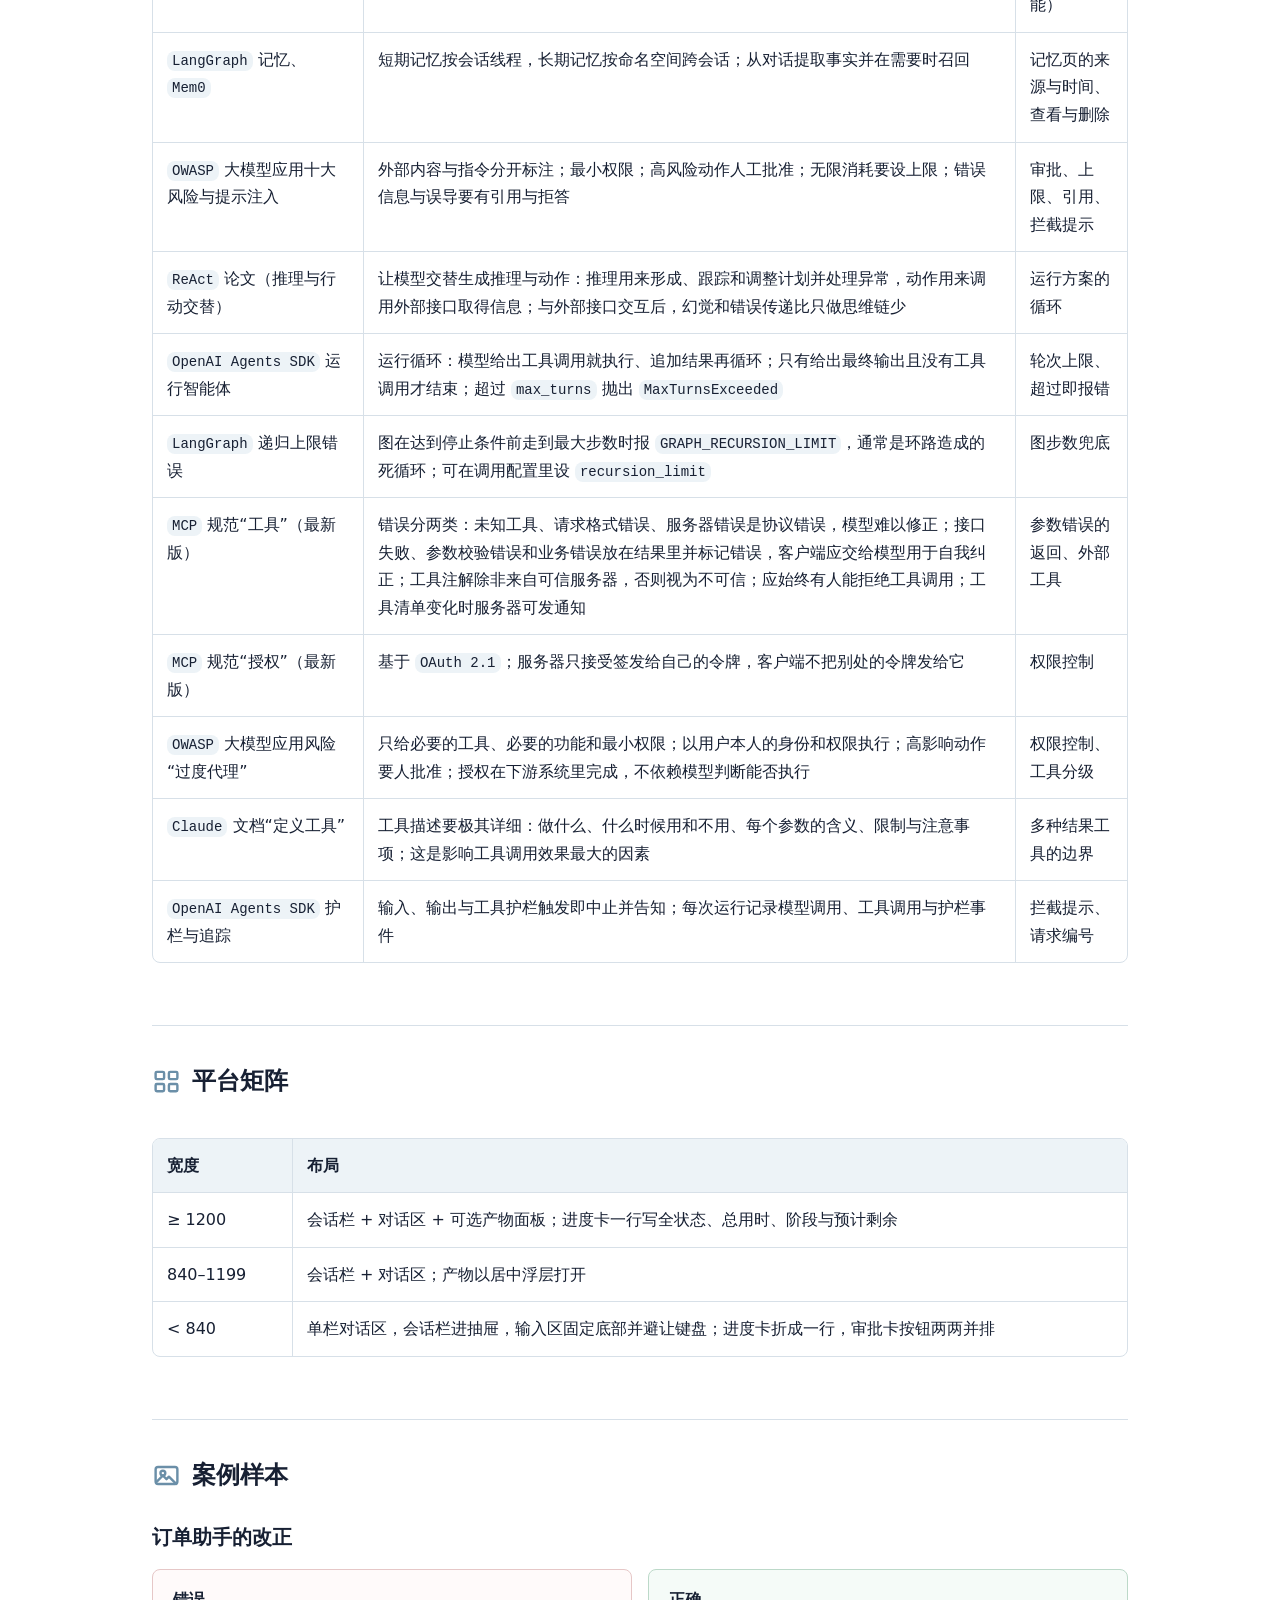
==== commit e3a23b98: "Consistency audit: content delivery, single type source, trimmed duplicates Front-end texts and disp" ====
--- a/references/agent-design.html
+++ b/references/agent-design.html
@@ -68,15 +68,15 @@
 <ul>
 <li>每个智能体写清：任务目标、输入、可用工具、每个工具能读写的对象、权限、审批中断点、人工接管方式、终止条件和每轮上限。</li>
 <li>工具按影响和结果分级，权限由程序逐轮计算，见下面的“工具分级”和“权限控制”。</li>
-<li>意图表、知识、工具清单、提示、审批规则与上限由后台维护，不写死在界面里；用户的记忆与数据可查看、可删除。</li>
+<li>意图表、知识、工具清单、提示与审批规则由后台维护，不写死在界面里；轮次、工具次数、超时等上限属于运行参数，写在配置文件里由服务端热加载，不在后台展示（<a href="config-design.html">远程配置规范</a>）；用户的记忆与数据可查看、可删除。</li>
 </ul>
 <h4>运行方案：模型只做决策，程序控制运行</h4>
 <ul>
 <li>分工：模型每一步只给出一个结构化决策：调用哪些工具及参数、向用户追问、请求审批或给出最终回答。能不能执行、执行几次、要不要重试、何时停止、出错怎么办，全部由程序判定；权限、上限、重试、审批和终止条件写在程序里，不写进提示词等模型遵守。</li>
 <li>循环：按推理与行动交替（<code>ReAct</code>）组织：模型决策，程序校验并执行，再把观察结果交回模型。一次模型决策连同它触发的工具执行算一个执行轮次。循环只有五个出口：最终回答、追问、等待审批、报错、达到上限。用模型原生的结构化工具调用，不用靠停止词解析文字的模板。</li>
-<li>轮次上限：每次运行的执行轮次设硬上限（默认 6 轮，后台可配），超过就终止并报错，运行进入“失败可重试”，已完成的步骤照常显示；不让模型自己收尾，也不自动追加轮次。工具调用总数、同名同参重复调用和图的步数另设上限兜底。</li>
+<li>轮次上限：每次运行的执行轮次设硬上限（默认 6 轮，写在运行配置文件里），超过就终止并报错，运行进入“失败可重试”，已完成的步骤照常显示；不让模型自己收尾，也不自动追加轮次。工具调用总数、同名同参重复调用和图的步数另设上限兜底。</li>
 <li>多轮对话：用户每发一条消息是一次新的运行，轮次、工具调用计数和工具禁用状态都从零开始；跨消息保留的只有对话历史（较早的部分压成摘要，旧的工具结果只留一句话）、已确认的意图参数和记忆。追问是一条普通回复，本次运行随之结束；同一件事连续追问不超过 2 次，仍缺信息就给页面入口。</li>
-<li>实现可用 <code>LangGraph</code>：模型决策与工具执行各是一个节点，下一步去哪由程序的路由函数按状态和计数决定；递归上限（<code>recursion_limit</code>）设为兜底值，审批用中断，检查点支持断点续跑。代码契约见开发技能的<a href="https://github.com/luzern0414/Luz-Dev/blob/master/references/agent-foundation.md">智能体底座</a>。</li>
+<li>循环的实现方式（图节点与路由、步数兜底、审批中断、检查点）与代码契约见开发技能的<a href="https://github.com/luzern0414/Luz-Dev/blob/master/references/agent-foundation.md">智能体底座</a>。</li>
 </ul>
 <h4>工具分级</h4>
 <p>系统方案的工具清单里，每个工具写明影响分级、结果分级、可调用的角色、超时和每次运行最多调用几次。</p>
@@ -92,7 +92,7 @@
 <li>每一轮交给模型的工具由程序计算：角色允许的、当前意图允许的、本次运行仍可用的（去掉已用掉的单一结果工具和已在等待审批的写入）、外部工具白名单里的，四者取交集。模型看不到无权使用的工具。</li>
 <li>执行前程序再校验一次：调用不在本轮清单里的工具、超过次数或越权，一律拒绝，把拒绝原因作为观察结果交回模型，并计入轮次。</li>
 <li>智能体以当前用户的身份调用后端，权限不超过用户本人：用户、租户、门店等身份由程序注入，不作为工具参数；数据权限由后端接口按用户令牌判定，不让模型判断“能不能做”。</li>
-<li>外部工具经 <code>MCP</code> 接入：只启用白名单里的服务器与工具，工具描述和注解视为不可信，影响分级和结果分级由我方登记；授权走 <code>OAuth</code>，令牌只发给签发给它的服务器；服务器的工具清单变化后，新工具审核通过才启用。</li>
+<li>外部工具经 <code>MCP</code> 接入：只启用白名单里的服务器与工具，工具描述和注解视为不可信，影响分级和结果分级由我方登记；服务器的工具清单变化后，新工具审核通过才启用；授权与令牌的实现见开发技能的智能体底座。</li>
 </ul>
 <h4>工具参数错误的返回</h4>
 <p>参数校验失败时不调用后端，也不只回一句“参数错误”。程序回给模型一条错误结果，写清下面五项，让模型一次改对：</p>
@@ -130,8 +130,8 @@
 <p>每次运行（一次发送或一个任务）任一时刻只处在下面七种状态之一。原型为每种状态各做一块演示，用 <code>data-state</code> 标记；<code>validate_session.py</code> 对智能体原型缺少的状态给警告。</p>
 <div class="table-wrap"><table><thead><tr><th>状态</th><th>进入事件</th><th>界面呈现</th><th>可做的操作</th></tr></thead><tbody>
 <tr><td>排队</td><td><code>run.queued</code></td><td>“排队中 · 第 3 位 · 预计 40 秒后开始”；已排队时长单独计时</td><td>取消排队</td></tr>
-<tr><td>执行中</td><td><code>run.started</code>、<code>stage.started</code>、<code>step.started</code>、<code>message.delta</code></td><td>步骤逐条出现，当前步骤有进行标记与已用时；头部总用时、当前阶段与预计剩余；回复逐段出现</td><td>停止；再次发送进入待发送队列，或“停止并发送”</td></tr>
-<tr><td>等待审批</td><td><code>approval.required</code></td><td>停在审批卡，写清动作、对象、影响和能否撤销；显示已等时长（单独计时）；任务列表上有醒目标记</td><td>批准、修改、拒绝、我来处理</td></tr>
+<tr><td>执行中</td><td><code>run.started</code>、<code>stage.started</code>、<code>step.started</code>、<code>message.delta</code></td><td>步骤逐条出现，当前步骤有进行标记与已用时；进度卡写总用时、当前阶段与预计剩余；回复逐段出现</td><td>输入区的停止；再次发送进入待发送队列，或“停止并发送”</td></tr>
+<tr><td>等待审批</td><td><code>approval.required</code></td><td>停在审批卡，写清动作、对象、影响和能否撤销；已等时长单独计时，只写在进度卡里；任务列表上有醒目标记</td><td>批准、修改、拒绝、我来处理</td></tr>
 <tr><td>失败可重试</td><td><code>run.failed</code></td><td>写原因、影响、已完成的步骤与已做的改动，整体标记“未完成”，附可复制的请求编号；不伪装为完成，不静默重试</td><td>从失败处重试、复制请求编号；不可恢复时写找谁处理</td></tr>
 <tr><td>断线重连</td><td>事件流中断，浏览器自动重连</td><td>顶部细条“连接已断开，正在重连”，已显示的内容保留；连上后按事件编号补齐，从断点接着显示</td><td>立即重连</td></tr>
 <tr><td>已停止</td><td><code>run.cancelled</code></td><td>写在哪一步停止、已完成和未完成的部分，未提交的写入已撤回；计时定格</td><td>从停止处继续或重新开始</td></tr>
@@ -151,7 +151,7 @@
 <h4>版式</h4>
 <div class="table-wrap"><table><thead><tr><th>区域</th><th>标准</th></tr></thead><tbody>
 <tr><td>会话栏</td><td>宽 260，白底，右侧分隔线；840 以下收进抽屉</td></tr>
-<tr><td>运行头部</td><td>对话区顶部常驻一行：状态、总用时、当前阶段、预计剩余与停止；窄屏折成一行“1 分 12 秒 · 第 2/3 阶段”</td></tr>
+<tr><td>进度卡</td><td>跟在智能体当前回答的上方、随回答前进，不吸顶在页面最上方：状态、总用时、当前阶段、预计剩余与已等时长；窄屏折成一行“1 分 12 秒 · 第 2/3 阶段”；停止只在输入区（发送键变为停止），进度卡不放第二个停止</td></tr>
 <tr><td>对话区</td><td>单栏，最大宽度 760，居中；消息间距 24；步骤卡排在对应回复上方</td></tr>
 <tr><td>输入区</td><td>固定在底部，与对话区同宽，最小高 48，随内容增高到 8 行后内部滚动；待发送队列显示在输入区上方</td></tr>
 <tr><td>产物面板</td><td>宽屏（1200 以上）在右侧打开文件、表格、代码等产物，可关闭；窄屏改为全屏浮层</td></tr>
@@ -177,14 +177,14 @@
 <ul>
 <li>审批卡写清动作、对象、影响和能否撤销，按钮为“批准”“修改”“拒绝”“我来处理”；批准前运行不继续。</li>
 <li>四个按钮结果不同：批准后继续执行；修改打开参数，改后再批准；拒绝取消该动作，智能体换做法或结束本轮；我来处理结束本轮，把已准备好的内容交给用户。</li>
-<li>等待审批单独计时（“已等 3 分 05 秒”），不计入执行用时；超时自动取消并通知发起人；通知直达审批卡。</li>
+<li>等待审批单独计时（“已等 3 分 05 秒”），不计入执行用时，时长只写在进度卡里，审批卡不重复；超时自动取消并通知发起人；通知直达审批卡。</li>
 </ul>
 <h4>耗时与进度</h4>
 <ul>
-<li>运行头部常驻一行：总已用时、当前阶段（“汇总 · 第 2/3 阶段”）、预计剩余。预计剩余取同类阶段历史用时的中位数；没有历史时不显示估计，不编造。</li>
+<li>进度卡写总已用时、当前阶段（“汇总 · 第 2/3 阶段”）、预计剩余，同一时长在页面上只写一次。预计剩余取同类阶段历史用时的中位数；没有历史时不显示估计，不编造。</li>
 <li>每个阶段显示自己的耗时（“用时 4 分 12 秒”）；每张步骤卡显示该步耗时：运行中“已用 12 秒”每秒更新，完成后“用时 1 分 05 秒”，失败写“失败 · 用时 8 秒 · 重试 2 次”。</li>
 <li>排队时间与等待审批时间单独计时，不计入执行用时；完成后三段分别定格（“执行 2 分 05 秒 · 排队 12 秒 · 等待审批 3 分 05 秒”）；数据看板的平均生成时长也不含排队与审批。</li>
-<li>按等待长短给反馈：1 秒内不显示进度；超过 1 秒显示进行标记；超过 10 秒显示已用时、当前步骤与“停止”；工作量未知时逐项显示已完成的步骤。</li>
+<li>按等待长短给反馈：1 秒内不显示进度；超过 1 秒显示进行标记；超过 10 秒显示已用时与当前步骤，输入区的停止可用；工作量未知时逐项显示已完成的步骤。</li>
 <li>耗时用等宽数字，宽度固定不抖动；60 秒以内写“12 秒”，以上写“1 分 05 秒”，1 小时以上写“1 小时 02 分”。</li>
 <li>界面本地每秒计时，服务端只在事件里给发生时间与 <code>elapsed_ms</code>；重新打开页面按事件时间恢复，不从 0 重算；停止、失败、完成后计时定格。历史消息保留各段耗时，可展开查看。</li>
 </ul>
@@ -258,12 +258,12 @@
 <ul>
 <li>服务端保存每次运行的事件日志；断线后浏览器带 <code>Last-Event-ID</code> 自动重连，服务端从该编号之后补发，界面不重复显示、服务端不重复执行。</li>
 <li>事件流用 <code>retry:</code> 字段把重连间隔设为约 3000 毫秒；运行已结束时对重连返回 204，浏览器停止重连。</li>
-<li>每 15 秒发一条注释行或 <code>ping</code>，防止代理和负载均衡掐断空闲连接；响应头带 <code>Cache-Control: no-cache</code> 与 <code>X-Accel-Buffering: no</code>，代理关闭缓冲（<code>proxy_buffering off</code>），读超时长于心跳间隔。</li>
+<li>服务端每 15 秒发一次心跳（<code>ping</code>），界面不显示；响应头、网关缓冲与读超时的配置见开发技能的智能体底座。</li>
 <li>重连期间界面处于断线重连状态；连续失败超过约 30 秒改写“网络不可用”，给“立即重连”。</li>
 </ul>
 <h4>排队与并发</h4>
 <ul>
-<li>服务端设全局、每用户与每会话三级并发上限，每个会话同时只跑 1 个运行，其余进入队列；监控队列深度，处理不了的任务转入死信并告警。</li>
+<li>每个会话同时只跑 1 个运行，其余进入队列，界面显示排队位置与预计开始；全局、每用户与每会话三级并发上限、队列监控与告警由开发技能的智能体底座实现。</li>
 <li>队列已满时返回 429 并带 <code>Retry-After</code>，界面写预计等待时间并自动排入，不直接报失败。</li>
 <li>两个回复不能同时写同一个对话：运行中再次发送进入待发送队列，或停止当前运行后发送。</li>
 </ul>
@@ -290,7 +290,7 @@
 <h4>上限</h4>
 <ul>
 <li>每次运行的执行轮次、模型用量、工具调用次数、步骤数和总时长都有上限，防止死循环和失控费用。超过即终止并报错，运行进入“失败可重试”，写“已达到本次运行的上限”并保留已完成的步骤；不让模型自己收尾，不自动追加轮次。</li>
-<li>上限值由后台配置，不写死在界面。</li>
+<li>上限值写在运行配置文件里由服务端热加载，不写死在界面，也不在后台展示（<a href="config-design.html">远程配置规范</a>）。</li>
 </ul>
 <h3>依据</h3>
 <div class="table-wrap"><table><thead><tr><th>来源</th><th>结论</th><th>用在</th></tr></thead><tbody>
@@ -326,9 +326,9 @@
 <section id="platform-matrix" data-rule-id="agent-platform-matrix" aria-labelledby="platform-matrix-heading">
 <h2 id="platform-matrix-heading" class="section-heading"><svg class="icon-linear section-icon" viewBox="0 0 24 24" fill="none" stroke="currentColor" stroke-width="1.8" stroke-linecap="round" stroke-linejoin="round" aria-hidden="true" focusable="false"><rect x="3" y="4" width="7" height="6" rx="1"/><rect x="14" y="4" width="7" height="6" rx="1"/><rect x="3" y="14" width="7" height="6" rx="1"/><rect x="14" y="14" width="7" height="6" rx="1"/></svg><span>平台矩阵</span></h2>
 <div class="table-wrap"><table><thead><tr><th>宽度</th><th>布局</th></tr></thead><tbody>
-<tr><td>≥ 1200</td><td>会话栏 + 对话区 + 可选产物面板；运行头部一行写全状态、总用时、阶段与预计剩余</td></tr>
+<tr><td>≥ 1200</td><td>会话栏 + 对话区 + 可选产物面板；进度卡一行写全状态、总用时、阶段与预计剩余</td></tr>
 <tr><td>840–1199</td><td>会话栏 + 对话区；产物以居中浮层打开</td></tr>
-<tr><td>&lt; 840</td><td>单栏对话区，会话栏进抽屉，输入区固定底部并避让键盘；运行头部折成一行，审批卡按钮两两并排</td></tr>
+<tr><td>&lt; 840</td><td>单栏对话区，会话栏进抽屉，输入区固定底部并避让键盘；进度卡折成一行，审批卡按钮两两并排</td></tr>
 </tbody></table></div>
 </section>
 <!-- SECTION:platform-matrix:END -->
@@ -367,7 +367,7 @@
 <tr><td>运行事件表</td><td>每种运行状态由哪些事件进入与离开，各事件携带什么</td><td>与本页“事件类型”一致；结束只认三个结束事件；用服务器推送事件</td></tr>
 <tr><td>错误文案表</td><td>每种失败的界面文案、影响与操作</td><td>每种错误有影响、下一步与请求编号，不暴露内部信息</td></tr>
 <tr><td>界面原型</td><td>会话、七种运行状态、审批、引用、记忆页</td><td>七种运行状态各一块并用 <code>data-state</code> 标记；流式可停止、审批卡阻断、耗时分段显示；<code>validate_session.py</code> 无运行状态警告</td></tr>
-<tr><td>截图验收</td><td>桌面与 390 像素宽度</td><td>单栏可操作，输入区不被键盘遮挡，运行头部不换成多行</td></tr>
+<tr><td>截图验收</td><td>桌面与 390 像素宽度</td><td>单栏可操作，输入区不被键盘遮挡，进度卡不换成多行</td></tr>
 </tbody></table></div>
 </section>
 <!-- SECTION:output-contract:END -->
--- a/references/guidelines.css
+++ b/references/guidelines.css
@@ -1,4 +1,4 @@
-/* 三条规则页共用的浅色样式。字阶 14 / 16 / 20 / 24 / 32，与视觉设计规范的网页字阶一致。 */
+/* 规则页共用的浅色样式。字阶 14 / 16 / 20 / 24 / 32、字重 400 / 600（24 与 32 的标题 700）、圆角统一 8、只用细线不用卡片阴影，与视觉设计规范的阅读型网页一致。 */
 :root {
   color-scheme: light;
   --canvas: #ffffff;
@@ -13,7 +13,7 @@
   --warm-soft: #fff3df;
   --success: #246b4e;
   --danger: #9b2c2c;
-  --radius: 14px;
+  --radius: 8px;
 }
 * { box-sizing: border-box; }
 html { background: var(--canvas); scroll-behavior: smooth; }
@@ -33,7 +33,7 @@
   z-index: 10;
   padding: 10px 14px;
   border: 1px solid var(--accent);
-  border-radius: 8px;
+  border-radius: var(--radius);
   background: var(--canvas);
   color: var(--accent);
   font-size: 14px;
@@ -48,9 +48,9 @@
   overflow: auto;
   padding: 36px 26px;
   border-right: 1px solid var(--line);
-  background: linear-gradient(180deg, #f8fafc 0%, #f3f7fa 100%);
+  background: var(--surface);
 }
-.sidebar strong { display: block; margin-bottom: 24px; color: var(--ink); font-size: 20px; line-height: 1.35; }
+.sidebar strong { display: block; margin-bottom: 24px; color: var(--ink); font-size: 20px; font-weight: 600; line-height: 1.35; }
 .toc { display: grid; gap: 5px; margin: 0; padding: 0; list-style: none; }
 .toc a {
   display: flex;
@@ -58,7 +58,7 @@
   gap: 10px;
   padding: 9px 11px;
   border: 1px solid transparent;
-  border-radius: 9px;
+  border-radius: var(--radius);
   color: var(--ink);
   text-decoration: none;
   font-size: 14px;
@@ -99,23 +99,23 @@
   font-size: 24px;
   line-height: 1.3;
 }
-h3 { margin: 32px 0 12px; font-size: 20px; line-height: 1.4; font-weight: 600; }
+h3 { margin: 32px 0 12px; font-size: 20px; font-weight: 600; line-height: 1.4; }
 h4 { margin: 24px 0 8px; font-size: 16px; line-height: 1.5; font-weight: 600; }
-h5 { margin: 20px 0 6px; font-size: 15px; line-height: 1.5; font-weight: 600; color: var(--muted, #44515c); }
+h5 { margin: 20px 0 6px; font-size: 16px; line-height: 1.5; font-weight: 600; color: var(--muted, #44515c); }
 /* 分层规范：每一层一个三级标题，层与层之间有分隔 */
-h3.layer { margin: 56px 0 16px; padding-top: 24px; border-top: 1px solid var(--line); font-size: 22px; font-weight: 700; }
+h3.layer { margin: 56px 0 16px; padding-top: 24px; border-top: 1px solid var(--line); font-size: 20px; }
 h3.layer:first-of-type { margin-top: 24px; padding-top: 0; border-top: 0; }
 h4.surface { margin-top: 32px; padding: 8px 12px; border-left: 3px solid var(--accent); background: var(--accent-soft); }
 p { max-width: none; }
 section { padding: 40px 0; border-bottom: 1px solid var(--line); scroll-margin-top: 22px; }
 h1 + section { padding-top: 36px; }
 section:last-of-type { border-bottom: 0; }
-.callout { margin: 20px 0; padding: 17px 19px; border: 1px solid #c9dce8; border-left: 4px solid var(--accent); border-radius: 0 12px 12px 0; background: var(--accent-soft); }
+.callout { margin: 20px 0; padding: 17px 19px; border: 1px solid #c9dce8; border-left: 4px solid var(--accent); border-radius: 0 var(--radius) var(--radius) 0; background: var(--accent-soft); }
 .callout.warning { border-color: #ead6b5; border-left-color: #b06a12; background: var(--warm-soft); }
 .callout.danger { border-color: #e6c7c7; border-left-color: var(--danger); background: #fff4f4; }
 ul, ol { padding-left: 24px; }
 li + li { margin-top: 8px; }
-table { width: 100%; margin: 20px 0; border-collapse: separate; border-spacing: 0; overflow: hidden; border: 1px solid var(--line); border-radius: 12px; background: var(--canvas); font-size: 16px; }
+table { width: 100%; margin: 20px 0; border-collapse: separate; border-spacing: 0; overflow: hidden; border: 1px solid var(--line); border-radius: var(--radius); background: var(--canvas); font-size: 16px; }
 th, td { padding: 13px 14px; border-right: 1px solid var(--line); border-bottom: 1px solid var(--line); text-align: left; vertical-align: top; }
 th:last-child, td:last-child { border-right: 0; }
 tr:last-child td { border-bottom: 0; }
@@ -126,8 +126,8 @@
 .card { padding: 19px; }
 .card h3, .card h4 { margin-top: 0; }
 .source-group { margin-top: 32px; }
-.source-card { display: grid; gap: 9px; padding: 19px; transition: border-color .16s ease, box-shadow .16s ease; }
-.source-card:hover { border-color: #9fc1da; box-shadow: 0 8px 24px #18324a12; }
+.source-card { display: grid; gap: 9px; padding: 19px; transition: border-color .16s ease; }
+.source-card:hover { border-color: #9fc1da; }
 .source-card:target { outline: 3px solid #9cc5e4; outline-offset: 3px; }
 .source-head { display: flex; align-items: flex-start; justify-content: space-between; gap: 12px; }
 .source-head h3 { margin: 0; font-size: 20px; }
@@ -136,11 +136,11 @@
 .source-meta { color: var(--muted); font-size: 14px; overflow-wrap: anywhere; }
 .source-card p { margin: 0; }
 code, pre, kbd { font-family: "Cascadia Mono", "Consolas", monospace; }
-code { padding: 2px 5px; border-radius: 5px; background: var(--surface-soft); font-size: 14px; }
-kbd { padding: 1px 6px; border: 1px solid var(--line, #d9dde3); border-radius: 5px; background: #fff; font-size: 14px; }
-pre { overflow: auto; padding: 16px; border: 1px solid var(--line); border-radius: 10px; background: var(--surface); font-size: 14px; white-space: pre-wrap; }
+code { padding: 2px 5px; border-radius: var(--radius); background: var(--surface-soft); font-size: 14px; }
+kbd { padding: 1px 6px; border: 1px solid var(--line, #d9dde3); border-radius: var(--radius); background: #fff; font-size: 14px; }
+pre { overflow: auto; padding: 16px; border: 1px solid var(--line); border-radius: var(--radius); background: var(--surface); font-size: 14px; white-space: pre-wrap; }
 .steps { counter-reset: step; display: grid; gap: 12px; padding: 0; list-style: none; }
-.steps li { position: relative; padding: 16px 16px 16px 56px; border: 1px solid var(--line); border-radius: 12px; background: var(--surface); counter-increment: step; }
+.steps li { position: relative; padding: 16px 16px 16px 56px; border: 1px solid var(--line); border-radius: var(--radius); background: var(--surface); counter-increment: step; }
 .steps li::before { content: counter(step); position: absolute; left: 16px; top: 14px; width: 28px; height: 28px; display: grid; place-items: center; border-radius: 50%; background: var(--accent-soft); color: var(--accent); font-size: 14px; font-weight: 600; }
 @media (max-width: 900px) {
   .layout { display: block; }
